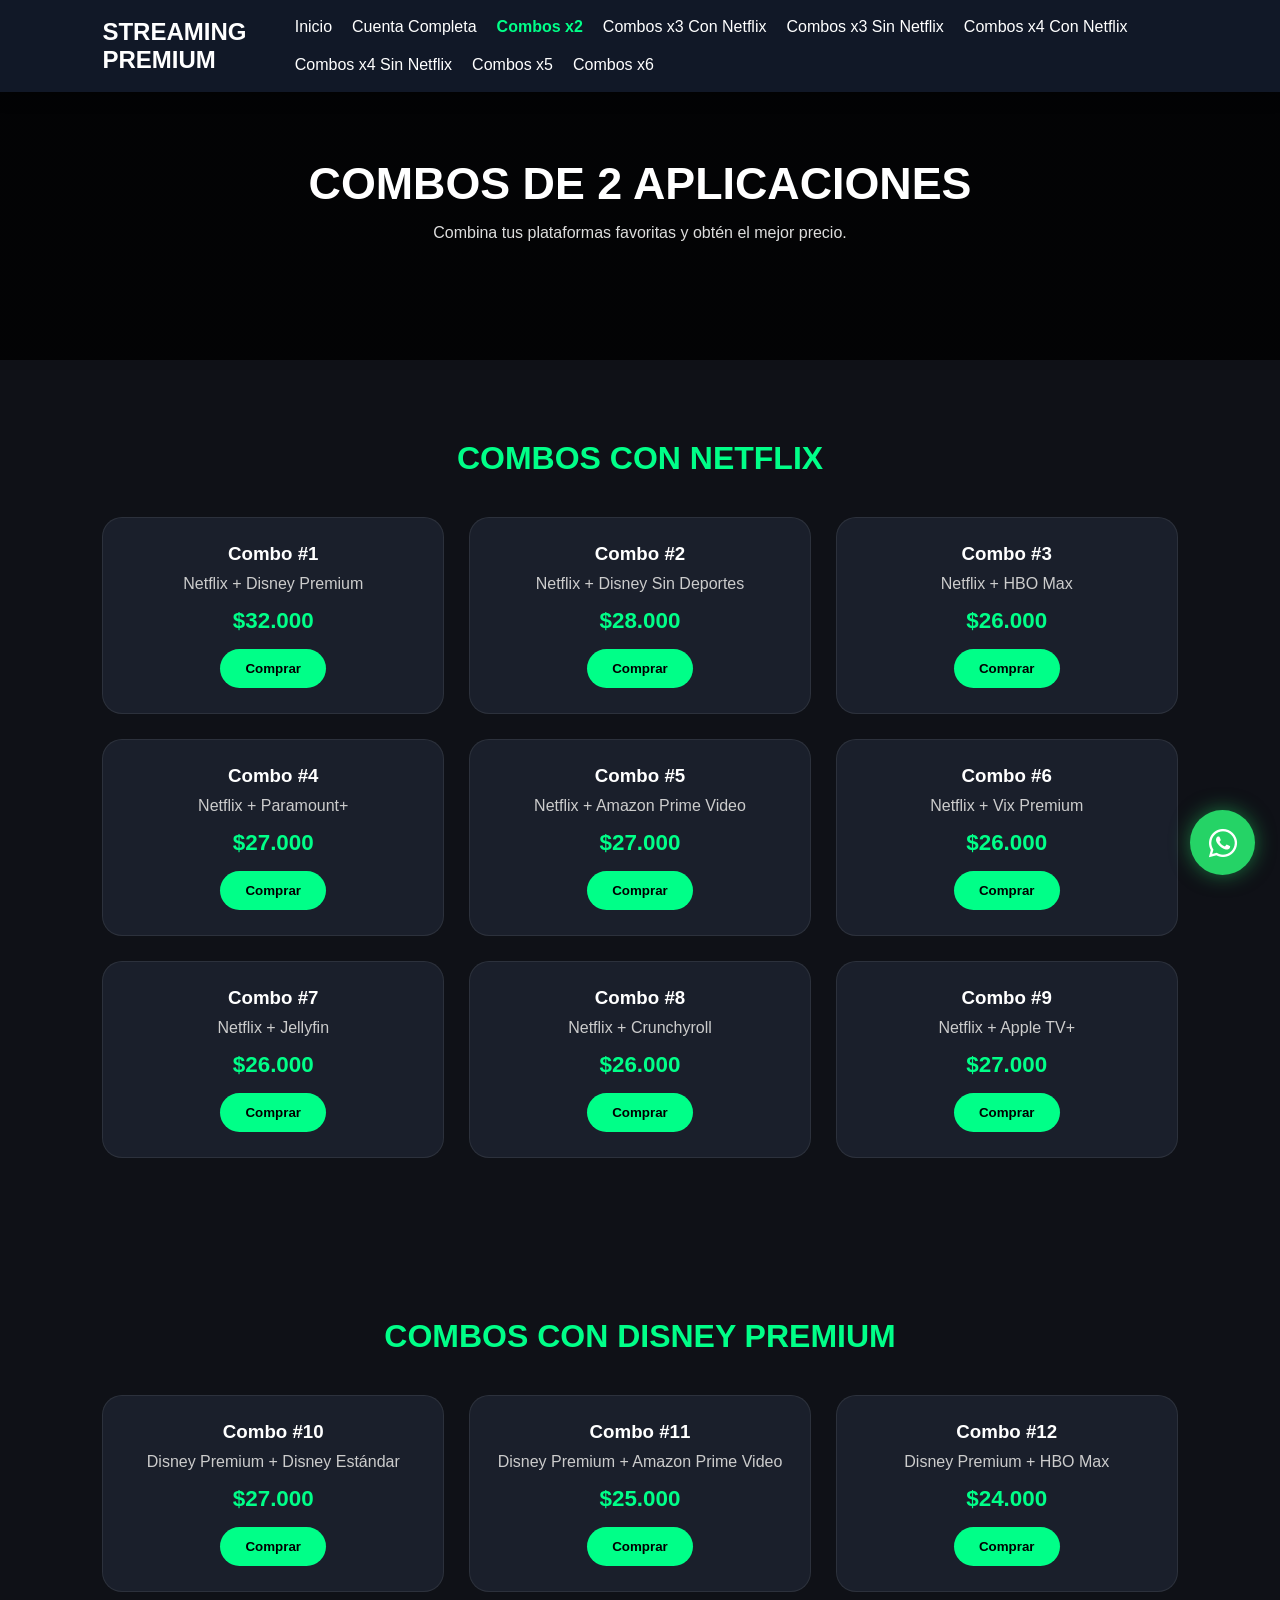
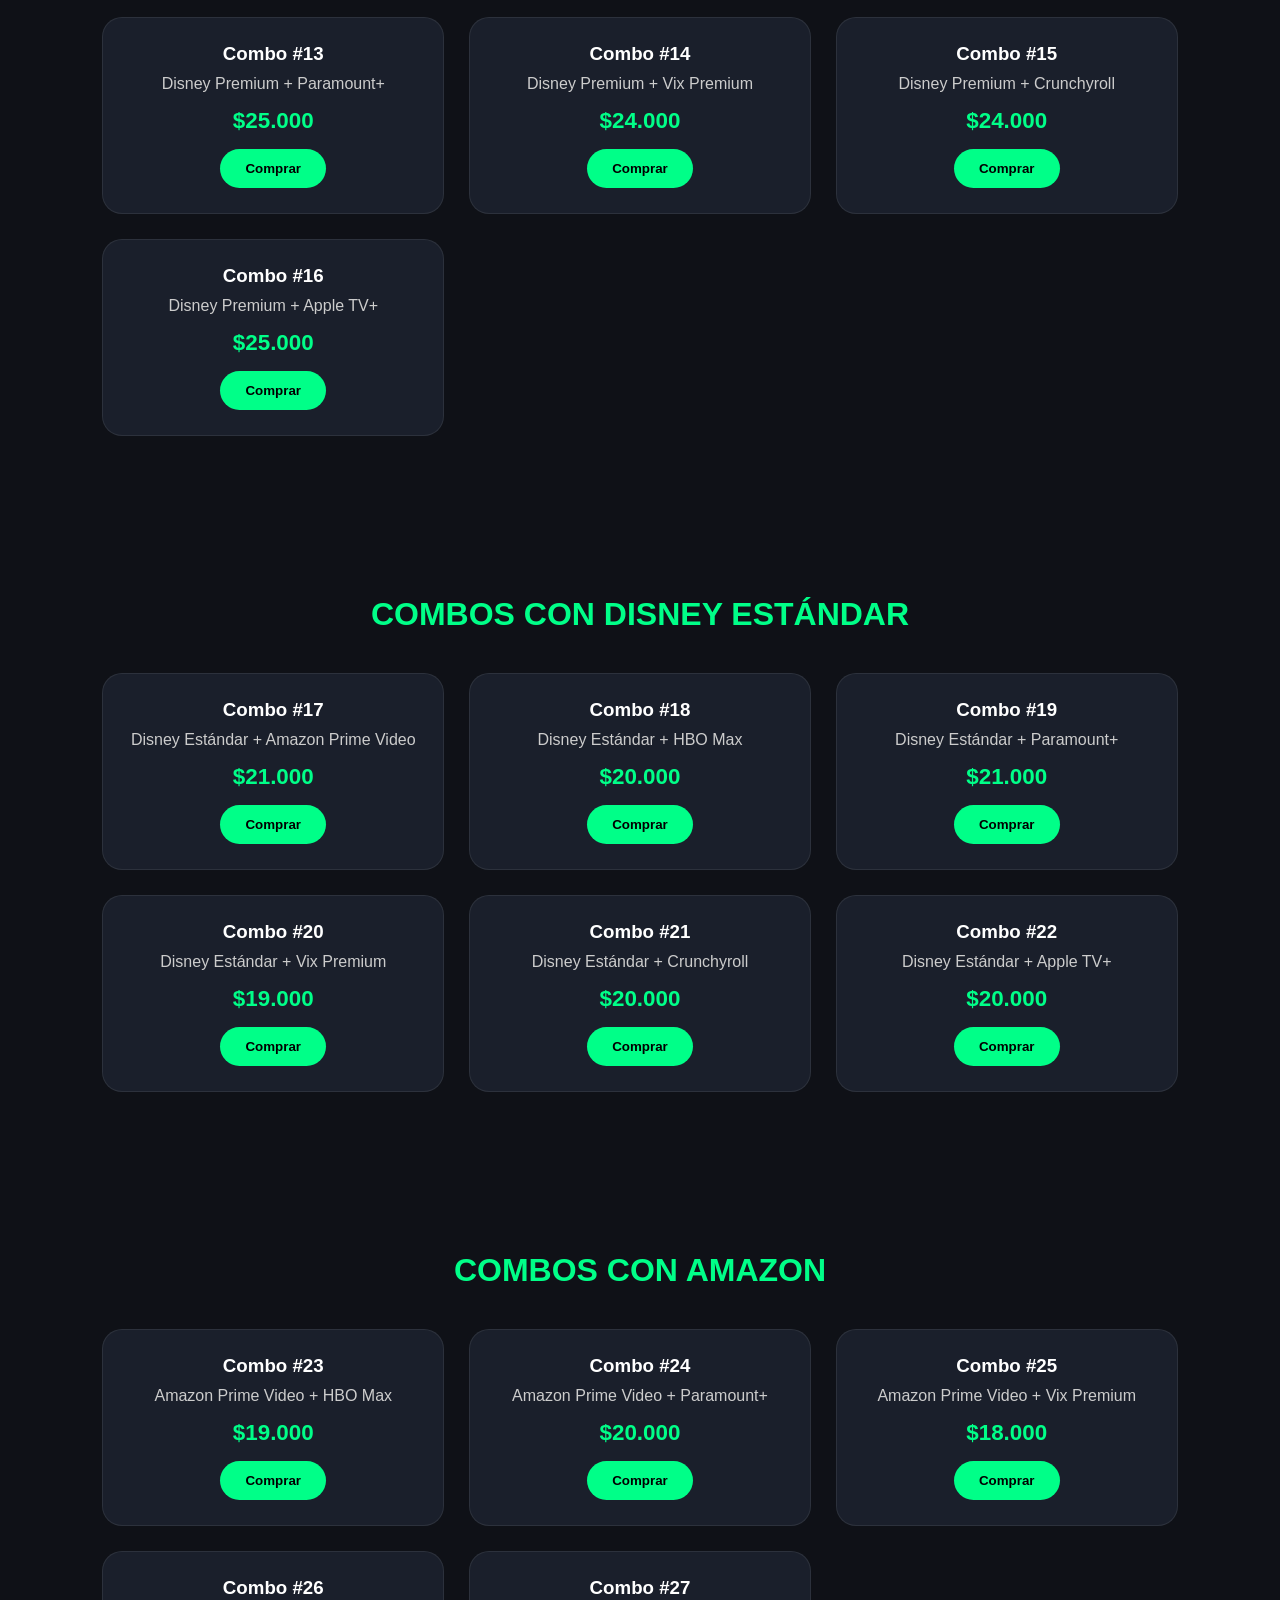
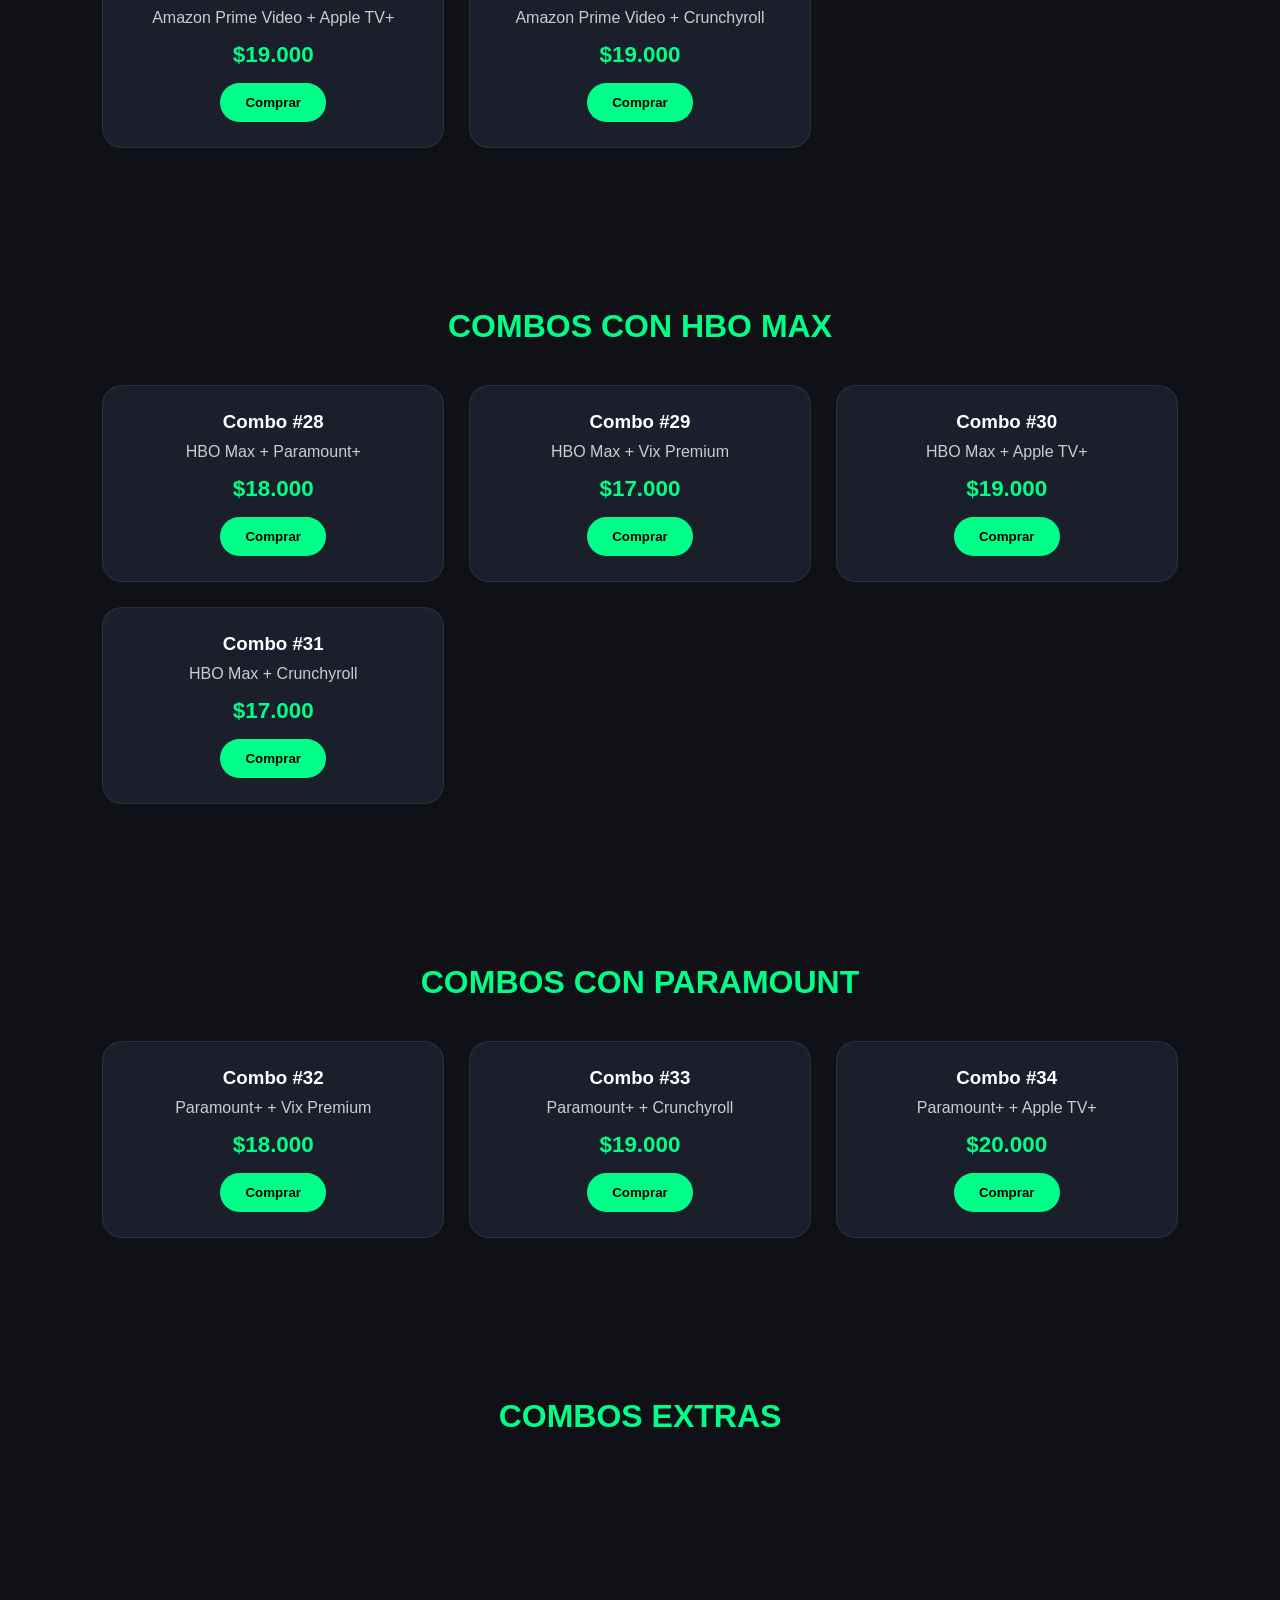
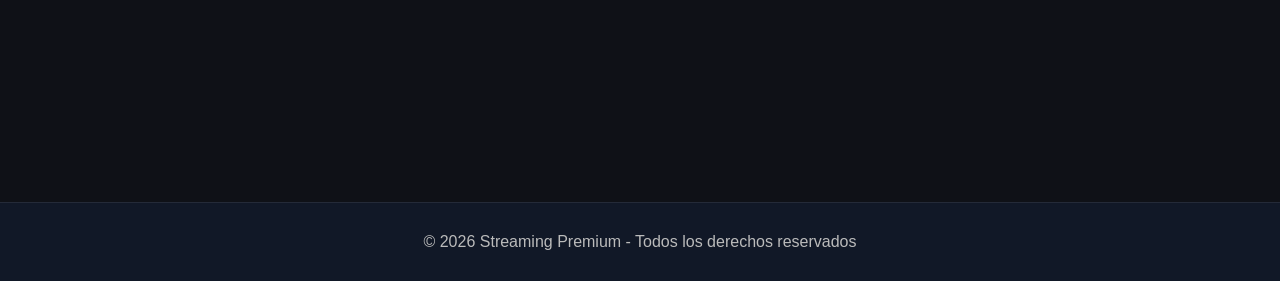
==== combos-x2.html @ ad98b0da "cambios" ====
<!DOCTYPE html>
<html lang="es">
<head>
    <meta charset="UTF-8">
    <meta name="viewport" content="width=device-width, initial-scale=1.0">
    <title>Combos x2 Apps | Streaming Premium</title>

    <link rel="stylesheet" href="style.css">

    <link href="https://cdnjs.cloudflare.com/ajax/libs/font-awesome/6.5.1/css/all.min.css" rel="stylesheet">
</head>
<body>

    <!-- HEADER -->

    <header>

        <div class="logo">
            <a href="index.html">STREAMING PREMIUM</a>
        </div>

        <nav>
            <ul>
                <li><a href="index.html" target="_blank">Inicio</a></li>
                <li><a href="cuenta-completa.html" target="_blank">Cuenta Completa</a></li>
                <li><a href="combos-x2.html" target="_blank">Combos x2</a></li>
                <li><a href="combos-x3-netflix.html" target="_blank">Combos x3 Con Netflix</a></li>
                <li><a href="combos-x3.html" target="_blank">Combos x3 Sin Netflix</a></li>
                <li><a href="combos-x4-netflix.html" target="_blank">Combos x4 Con Netflix</a></li>
                <li><a href="combos-x4.html" target="_blank">Combos x4 Sin Netflix</a></li>
                <li><a href="combos-x5.html" target="_blank">Combos x5</a></li>
                <li><a href="combos-x6.html" target="_blank">Combos x6</a></li>
            </ul>
        </nav>

    </header>

    <!-- HERO -->

    <section class="hero-secundario">

        <div class="hero-content">

            <h1>COMBOS DE 2 APLICACIONES</h1>

            <p>
                Combina tus plataformas favoritas y obtén el mejor precio.
            </p>

        </div>

    </section>

    <!-- COMBOS CON NETFLIX -->

    <section class="planes">

        <h2>COMBOS CON NETFLIX</h2>

        <div class="cards">

            <div class="card"><h3>Combo #1</h3><p>Netflix + Disney Premium</p><span>$32.000</span><button>Comprar</button></div>

            <div class="card"><h3>Combo #2</h3><p>Netflix + Disney Sin Deportes</p><span>$28.000</span><button>Comprar</button></div>

            <div class="card"><h3>Combo #3</h3><p>Netflix + HBO Max</p><span>$26.000</span><button>Comprar</button></div>

            <div class="card"><h3>Combo #4</h3><p>Netflix + Paramount+</p><span>$27.000</span><button>Comprar</button></div>

            <div class="card"><h3>Combo #5</h3><p>Netflix + Amazon Prime Video</p><span>$27.000</span><button>Comprar</button></div>

            <div class="card"><h3>Combo #6</h3><p>Netflix + Vix Premium</p><span>$26.000</span><button>Comprar</button></div>

            <div class="card"><h3>Combo #7</h3><p>Netflix + Jellyfin</p><span>$26.000</span><button>Comprar</button></div>

            <div class="card"><h3>Combo #8</h3><p>Netflix + Crunchyroll</p><span>$26.000</span><button>Comprar</button></div>

            <div class="card"><h3>Combo #9</h3><p>Netflix + Apple TV+</p><span>$27.000</span><button>Comprar</button></div>

        </div>

    </section>

    <!-- COMBOS CON DISNEY PREMIUM -->

    <section class="planes">

        <h2>COMBOS CON DISNEY PREMIUM</h2>

        <div class="cards">

            <div class="card"><h3>Combo #10</h3><p>Disney Premium + Disney Estándar</p><span>$27.000</span><button>Comprar</button></div>

            <div class="card"><h3>Combo #11</h3><p>Disney Premium + Amazon Prime Video</p><span>$25.000</span><button>Comprar</button></div>

            <div class="card"><h3>Combo #12</h3><p>Disney Premium + HBO Max</p><span>$24.000</span><button>Comprar</button></div>

            <div class="card"><h3>Combo #13</h3><p>Disney Premium + Paramount+</p><span>$25.000</span><button>Comprar</button></div>

            <div class="card"><h3>Combo #14</h3><p>Disney Premium + Vix Premium</p><span>$24.000</span><button>Comprar</button></div>

            <div class="card"><h3>Combo #15</h3><p>Disney Premium + Crunchyroll</p><span>$24.000</span><button>Comprar</button></div>

            <div class="card"><h3>Combo #16</h3><p>Disney Premium + Apple TV+</p><span>$25.000</span><button>Comprar</button></div>

        </div>

    </section>

    <!-- COMBOS CON DISNEY ESTÁNDAR -->

    <section class="planes">

        <h2>COMBOS CON DISNEY ESTÁNDAR</h2>

        <div class="cards">

            <div class="card"><h3>Combo #17</h3><p>Disney Estándar + Amazon Prime Video</p><span>$21.000</span><button>Comprar</button></div>

            <div class="card"><h3>Combo #18</h3><p>Disney Estándar + HBO Max</p><span>$20.000</span><button>Comprar</button></div>

            <div class="card"><h3>Combo #19</h3><p>Disney Estándar + Paramount+</p><span>$21.000</span><button>Comprar</button></div>

            <div class="card"><h3>Combo #20</h3><p>Disney Estándar + Vix Premium</p><span>$19.000</span><button>Comprar</button></div>

            <div class="card"><h3>Combo #21</h3><p>Disney Estándar + Crunchyroll</p><span>$20.000</span><button>Comprar</button></div>

            <div class="card"><h3>Combo #22</h3><p>Disney Estándar + Apple TV+</p><span>$20.000</span><button>Comprar</button></div>

        </div>

    </section>

    <!-- COMBOS CON AMAZON -->

    <section class="planes">

        <h2>COMBOS CON AMAZON</h2>

        <div class="cards">

            <div class="card"><h3>Combo #23</h3><p>Amazon Prime Video + HBO Max</p><span>$19.000</span><button>Comprar</button></div>

            <div class="card"><h3>Combo #24</h3><p>Amazon Prime Video + Paramount+</p><span>$20.000</span><button>Comprar</button></div>

            <div class="card"><h3>Combo #25</h3><p>Amazon Prime Video + Vix Premium</p><span>$18.000</span><button>Comprar</button></div>

            <div class="card"><h3>Combo #26</h3><p>Amazon Prime Video + Apple TV+</p><span>$19.000</span><button>Comprar</button></div>

            <div class="card"><h3>Combo #27</h3><p>Amazon Prime Video + Crunchyroll</p><span>$19.000</span><button>Comprar</button></div>

        </div>

    </section>

    <!-- COMBOS CON HBO MAX -->

    <section class="planes">

        <h2>COMBOS CON HBO MAX</h2>

        <div class="cards">

            <div class="card"><h3>Combo #28</h3><p>HBO Max + Paramount+</p><span>$18.000</span><button>Comprar</button></div>

            <div class="card"><h3>Combo #29</h3><p>HBO Max + Vix Premium</p><span>$17.000</span><button>Comprar</button></div>

            <div class="card"><h3>Combo #30</h3><p>HBO Max + Apple TV+</p><span>$19.000</span><button>Comprar</button></div>

            <div class="card"><h3>Combo #31</h3><p>HBO Max + Crunchyroll</p><span>$17.000</span><button>Comprar</button></div>

        </div>

    </section>

    <!-- COMBOS CON PARAMOUNT -->

    <section class="planes">

        <h2>COMBOS CON PARAMOUNT</h2>

        <div class="cards">

            <div class="card"><h3>Combo #32</h3><p>Paramount+ + Vix Premium</p><span>$18.000</span><button>Comprar</button></div>

            <div class="card"><h3>Combo #33</h3><p>Paramount+ + Crunchyroll</p><span>$19.000</span><button>Comprar</button></div>

            <div class="card"><h3>Combo #34</h3><p>Paramount+ + Apple TV+</p><span>$20.000</span><button>Comprar</button></div>

        </div>

    </section>

    <!-- COMBOS EXTRAS -->

    <section class="planes">

        <h2>COMBOS EXTRAS</h2>

        <div class="cards">

            <div class="card"><h3>Combo #35</h3><p>Vix Premium + Crunchyroll</p><span>$17.000</span><button>Comprar</button></div>

            <div class="card"><h3>Combo #36</h3><p>Vix Premium + Apple TV+</p><span>$19.000</span><button>Comprar</button></div>

            <div class="card"><h3>Combo #37</h3><p>Crunchyroll + Apple TV+</p><span>$19.000</span><button>Comprar</button></div>

        </div>

    </section>

    <!-- FOOTER -->

    <footer>
        <p>© 2026 Streaming Premium - Todos los derechos reservados</p>
    </footer>

    <!-- BOTÓN WHATSAPP -->

    <a href="https://wa.me/573224717356" class="whatsapp">
        <i class="fab fa-whatsapp"></i>
    </a>

    <script src="script.js"></script>

</body>
</html>
---- style.css ----
/* =========================
   RESET GENERAL
========================= */

*{
    margin:0;
    padding:0;
    box-sizing:border-box;
    font-family:'Segoe UI', Tahoma, Geneva, Verdana, sans-serif;
    scroll-behavior:smooth;
}

body{
    background:#0f1117;
    color:#fff;
    overflow-x:hidden;
}

/* =========================
   HEADER
========================= */

header{
    position:fixed;
    top:0;
    left:0;
    width:100%;
    background:#111827;
    display:flex;
    justify-content:space-between;
    align-items:center;
    padding:18px 8%;
    z-index:1000;
    box-shadow:0 4px 15px rgba(0,0,0,.4);
}

.logo{
    font-size:1.5rem;
    font-weight:bold;
    color:#00ff88;
}

.logo a{
    text-decoration: none;
    color: white; /* o inherit */
    font-weight: bold;
}

nav ul{
    list-style:none;
    display:flex;
    gap:20px;
    flex-wrap:wrap;
}

nav ul li a{
    color:white;
    text-decoration:none;
    font-weight:500;
    transition:.3s;
}

nav ul li a:hover{
    color:#00ff88;
}

/* =========================
   HERO PRINCIPAL
========================= */

.hero{
    min-height:100vh;
    display:flex;
    justify-content:center;
    align-items:center;
    text-align:center;
    padding:120px 20px 50px;

    background:
    linear-gradient(rgba(0,0,0,.75),
    rgba(0,0,0,.75)),
    url('https://images.unsplash.com/photo-1522869635100-9f4c5e86aa37?auto=format&fit=crop&w=1600&q=80');

    background-size:cover;
    background-position:center;
}

.hero-content{
    max-width:800px;
}

.hero h1{
    font-size:3.5rem;
    margin-bottom:20px;
}

.hero p{
    font-size:1.2rem;
    color:#ddd;
    margin-bottom:30px;
}

/* =========================
   HERO SECUNDARIO
========================= */

.hero-secundario{
    min-height:40vh;
    display:flex;
    justify-content:center;
    align-items:center;
    text-align:center;
    padding-top:120px;

    background:
    linear-gradient(rgba(0,0,0,.8),
    rgba(0,0,0,.8)),
    url('https://images.unsplash.com/photo-1574375927938-d5a98e8ffe85');

    background-size:cover;
    background-position:center;
}

.hero-secundario h1{
    font-size:2.8rem;
    margin-bottom:15px;
}

.hero-secundario p{
    color:#ddd;
}

/* =========================
   BOTONES
========================= */

.btn,
button{
    background:#00ff88;
    color:#000;
    border:none;
    padding:12px 25px;
    border-radius:30px;
    cursor:pointer;
    font-weight:bold;
    transition:.3s;
    text-decoration:none;
    display:inline-block;
}

.btn:hover,
button:hover{
    background:#00d974;
    transform:translateY(-3px);
}

/* =========================
   SECCIONES
========================= */

section{
    padding:80px 8%;
}

section h2{
    text-align:center;
    margin-bottom:40px;
    font-size:2rem;
    color:#00ff88;
}

/* =========================
   CARDS
========================= */

.cards{
    display:grid;
    grid-template-columns:repeat(auto-fit,minmax(260px,1fr));
    gap:25px;
}

.card{
    background:#1a1f2b;
    border-radius:20px;
    padding:25px;
    text-align:center;
    transition:.3s;
    border:1px solid rgba(255,255,255,.08);
}

.card:hover{
    transform:translateY(-8px);
    box-shadow:0 10px 25px rgba(0,255,136,.15);
}

.card img{
    width:100px;
    height:100px;
    object-fit:contain;
    margin-bottom:15px;
}

.card h3{
    margin-bottom:10px;
    color:#fff;
}

.card p{
    color:#ccc;
    margin-bottom:15px;
}

.card span{
    display:block;
    font-size:1.4rem;
    color:#00ff88;
    font-weight:bold;
    margin-bottom:15px;
}

/* =========================
   ESTADÍSTICAS
========================= */

.stats{
    display:flex;
    justify-content:center;
    gap:50px;
    flex-wrap:wrap;
    text-align:center;
}

.stat{
    background:#1a1f2b;
    padding:30px;
    border-radius:15px;
    min-width:180px;
}

.stat h3{
    color:#00ff88;
    font-size:2rem;
    margin-bottom:10px;
}

/* =========================
   TESTIMONIOS
========================= */

.reviews{
    display:grid;
    grid-template-columns:repeat(auto-fit,minmax(250px,1fr));
    gap:25px;
}

.review{
    background:#1a1f2b;
    padding:25px;
    border-radius:15px;
}

.review p{
    margin-top:10px;
    color:#ddd;
}

/* =========================
   FOOTER
========================= */

footer{
    background:#111827;
    text-align:center;
    padding:30px;
    margin-top:50px;
    border-top:1px solid rgba(255,255,255,.08);
}

footer p{
    color:#bbb;
}

/* =========================
   WHATSAPP
========================= */

.whatsapp{
    position:fixed;
    right:25px;
    bottom:25px;

    width:65px;
    height:65px;

    border-radius:50%;

    background:#25D366;
    color:white;

    display:flex;
    justify-content:center;
    align-items:center;

    font-size:32px;
    text-decoration:none;

    box-shadow:0 0 20px rgba(37,211,102,.5);

    z-index:999;
    transition:.3s;
}

.whatsapp:hover{
    transform:scale(1.1);
}

/* =========================
   SCROLLBAR
========================= */

::-webkit-scrollbar{
    width:10px;
}

::-webkit-scrollbar-track{
    background:#111;
}

::-webkit-scrollbar-thumb{
    background:#00ff88;
    border-radius:10px;
}

/* =========================
   RESPONSIVE
========================= */

@media(max-width:992px){

    header{
        flex-direction:column;
        gap:15px;
    }

    nav ul{
        justify-content:center;
    }

    .hero h1{
        font-size:2.5rem;
    }

    .hero-secundario h1{
        font-size:2rem;
    }
}

@media(max-width:768px){

    .hero h1{
        font-size:2rem;
    }

    .hero p{
        font-size:1rem;
    }

    section{
        padding:70px 5%;
    }

    .cards{
        grid-template-columns:1fr;
    }

    .stats{
        flex-direction:column;
        align-items:center;
    }
}

@media(max-width:480px){

    .logo{
        font-size:1.2rem;
    }

    nav ul{
        gap:10px;
    }

    nav ul li a{
        font-size:.9rem;
    }

    .hero h1{
        font-size:1.8rem;
    }

    .hero-secundario h1{
        font-size:1.6rem;
    }
}
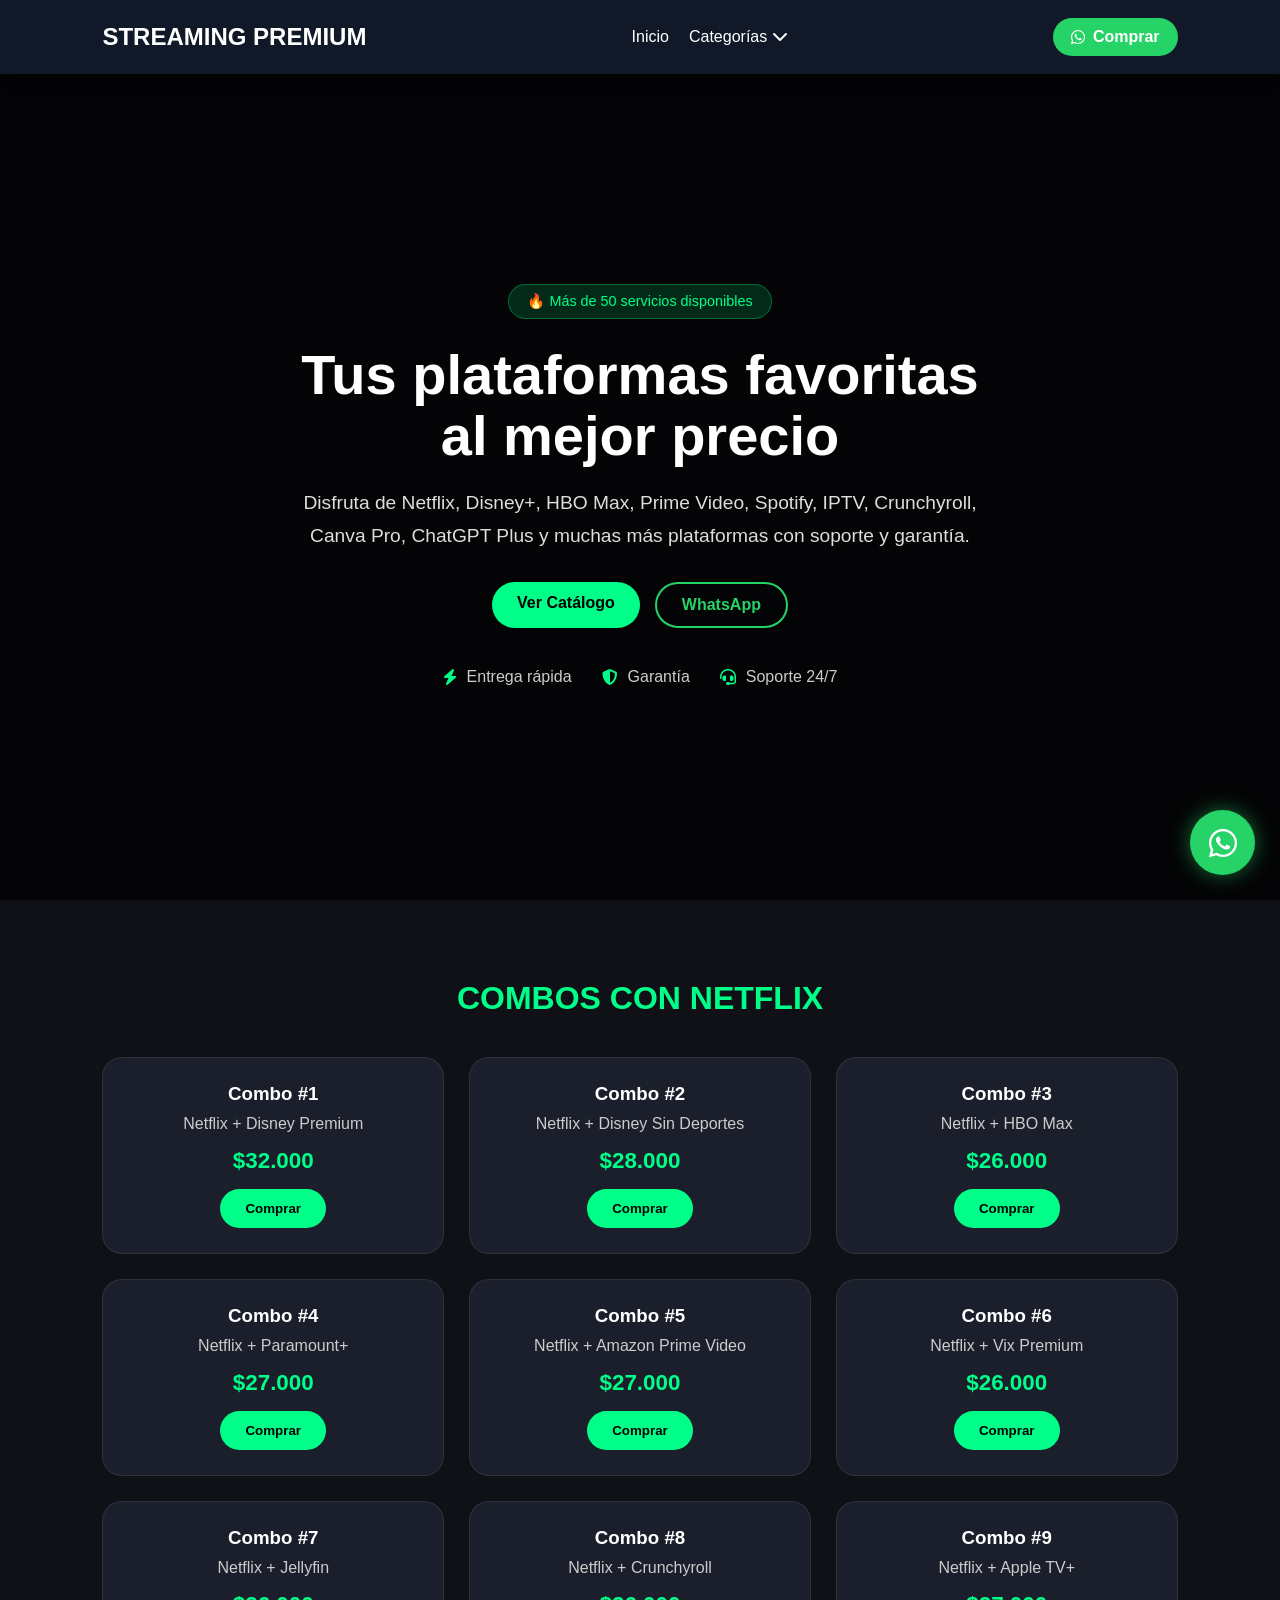
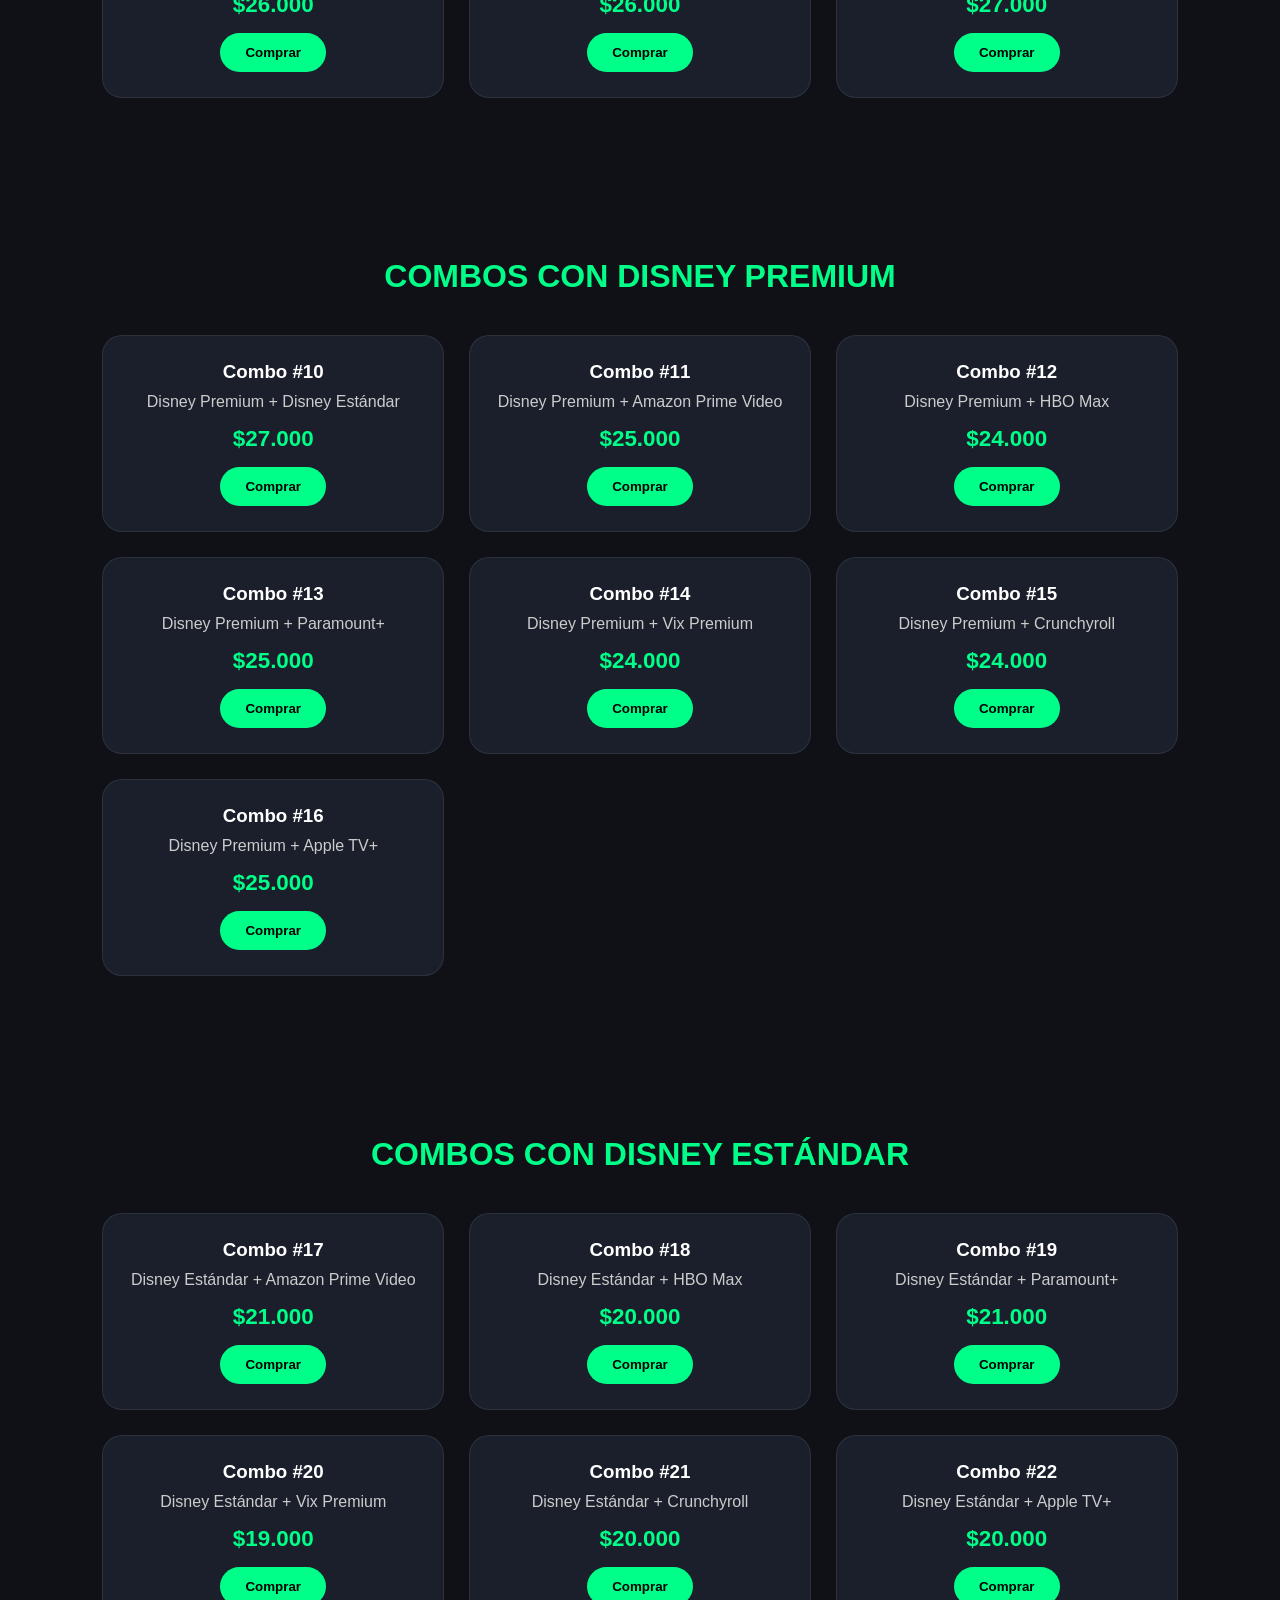
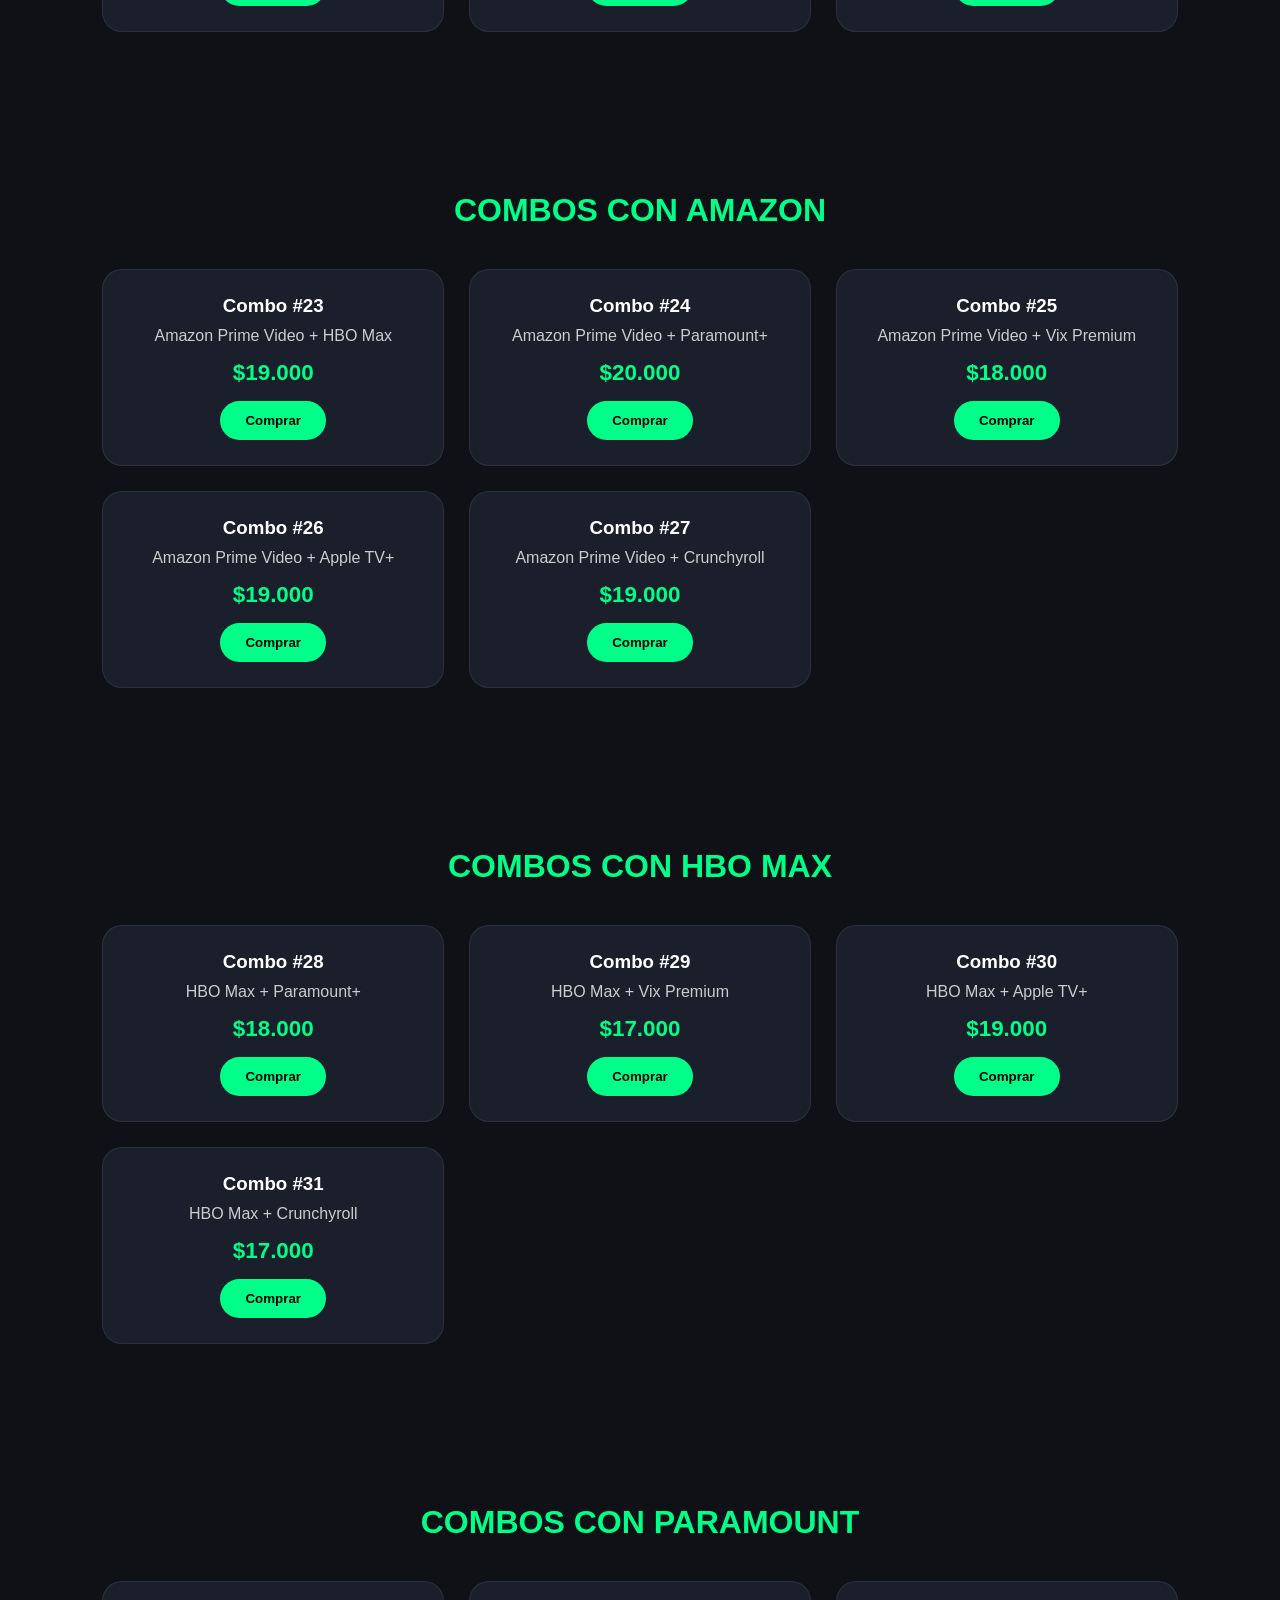
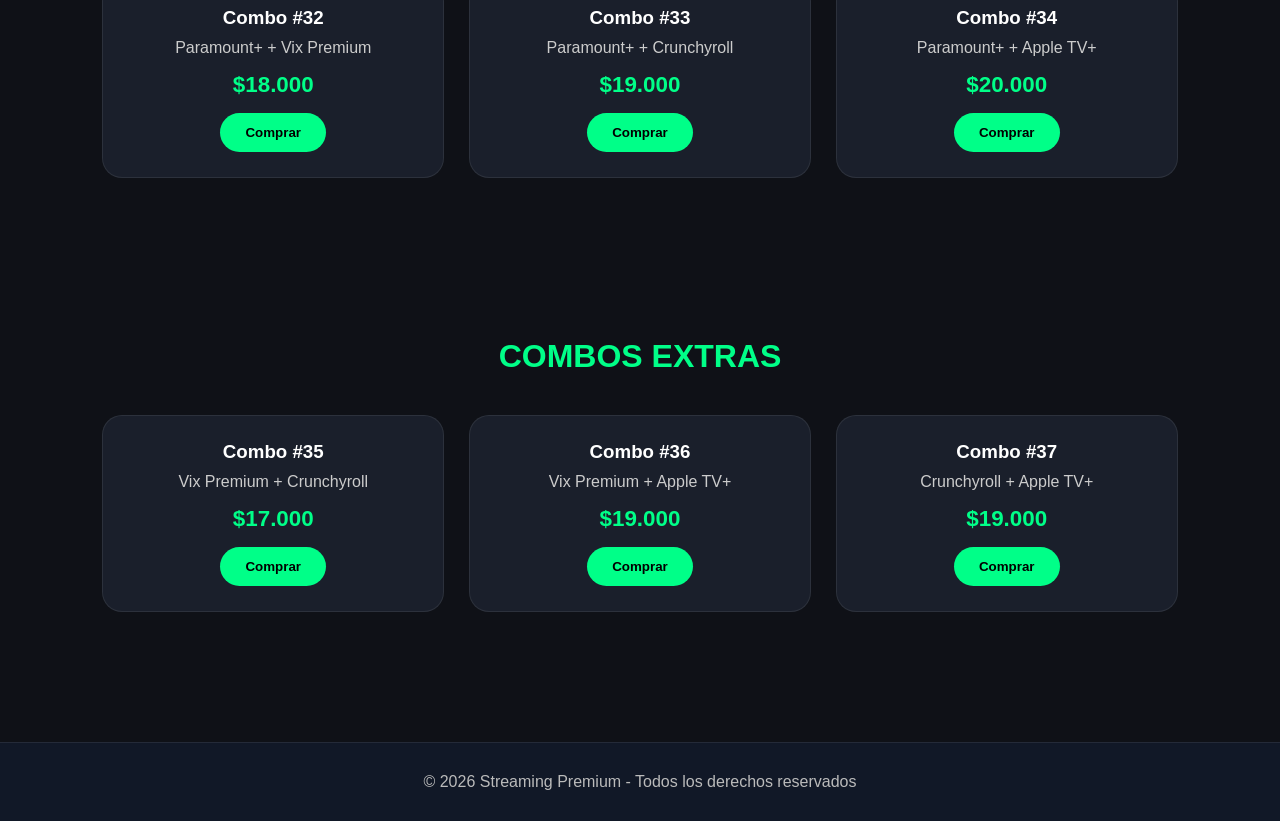
==== commit d7f0e676: "cambios" ====
--- a/combos-x2.html
+++ b/combos-x2.html
@@ -20,32 +20,148 @@
         </div>
 
         <nav>
+
             <ul>
-                <li><a href="index.html" target="_blank">Inicio</a></li>
-                <li><a href="cuenta-completa.html" target="_blank">Cuenta Completa</a></li>
-                <li><a href="combos-x2.html" target="_blank">Combos x2</a></li>
-                <li><a href="combos-x3-netflix.html" target="_blank">Combos x3 Con Netflix</a></li>
-                <li><a href="combos-x3.html" target="_blank">Combos x3 Sin Netflix</a></li>
-                <li><a href="combos-x4-netflix.html" target="_blank">Combos x4 Con Netflix</a></li>
-                <li><a href="combos-x4.html" target="_blank">Combos x4 Sin Netflix</a></li>
-                <li><a href="combos-x5.html" target="_blank">Combos x5</a></li>
-                <li><a href="combos-x6.html" target="_blank">Combos x6</a></li>
+
+                <li>
+                    <a href="index.html" target="_blank">
+                        Inicio
+                    </a>
+                </li>
+
+                <li class="dropdown">
+
+                    <a href="#">
+                        Categorías
+                        <i class="fa-solid fa-chevron-down"></i>
+                    </a>
+
+                    <ul class="submenu">
+
+                        <li>
+                            <a href="pantalla-individual.html" target="_blank">
+                                Pantalla Individual
+                            </a>
+                        </li>
+
+                        <li>
+                            <a href="cuenta-completa.html" target="_blank">
+                                Cuenta Completa
+                            </a>
+                        </li>
+
+                        <li>
+                            <a href="combos-x2.html" target="_blank">
+                                Combos x2
+                            </a>
+                        </li>
+
+                        <li>
+                            <a href="combos-x3-netflix.html" target="_blank">
+                                Combos x3 con Netflix
+                            </a>
+                        </li>
+
+                        <li>
+                            <a href="combos-x3.html" target="_blank">
+                                Combos x3 sin Netflix
+                            </a>
+                        </li>
+
+                        <li>
+                            <a href="combos-x4-netflix.html" target="_blank">
+                                Combos x4 con Netflix
+                            </a>
+                        </li>
+
+                        <li>
+                            <a href="combos-x4.html" target="_blank">
+                                Combos x4 sin Netflix
+                            </a>
+                        </li>
+
+                        <li>
+                            <a href="combos-x5.html" target="_blank">
+                                Combos x5
+                            </a>
+                        </li>
+
+                        <li>
+                            <a href="combos-x6.html" target="_blank">
+                                Combos x6
+                            </a>
+                        </li>
+
+                    </ul>
+
+                </li>
+
             </ul>
+
         </nav>
 
+        <a href="https://wa.me/573224717356"
+        class="header-whatsapp"
+        target="_blank">
+
+            <i class="fab fa-whatsapp"></i>
+            Comprar
+
+        </a>
+
     </header>
 
     <!-- HERO -->
 
-    <section class="hero-secundario">
+    <section class="hero">
 
         <div class="hero-content">
 
-            <h1>COMBOS DE 2 APLICACIONES</h1>
+            <span class="hero-badge">
+                🔥 Más de 50 servicios disponibles
+            </span>
+
+            <h1>
+                Tus plataformas favoritas<br>
+                al mejor precio
+            </h1>
 
             <p>
-                Combina tus plataformas favoritas y obtén el mejor precio.
+                Disfruta de Netflix, Disney+, HBO Max, Prime Video,
+                Spotify, IPTV, Crunchyroll, Canva Pro, ChatGPT Plus
+                y muchas más plataformas con soporte y garantía.
             </p>
+
+            <div class="hero-buttons">
+
+                <a href="pantalla-individual.html" class="btn">
+                    Ver Catálogo
+                </a>
+
+                <a href="https://wa.me/573224717356" class="btn-whatsapp" target="_blank">
+                    WhatsApp
+                </a>
+
+            </div>
+
+            <div class="hero-info">
+
+                <div>
+                    <i class="fa-solid fa-bolt"></i>
+                    Entrega rápida
+                </div>
+
+                <div>
+                    <i class="fa-solid fa-shield-halved"></i>
+                    Garantía
+                </div>
+
+                <div>
+                    <i class="fa-solid fa-headset"></i>
+                    Soporte 24/7
+                </div>
+
+            </div>
 
         </div>
 
--- a/style.css
+++ b/style.css
@@ -65,6 +65,79 @@
 }
 
 /* =========================
+   MENÚ DESPLEGABLE
+========================= */
+
+.dropdown{
+    position:relative;
+}
+
+.submenu{
+    position:absolute;
+    top:100%;
+    left:0;
+
+    background:#1a1f2b;
+
+    min-width:260px;
+
+    display:none;
+    flex-direction:column;
+
+    padding:10px 0;
+
+    border-radius:12px;
+
+    box-shadow:0 10px 25px rgba(0,0,0,.4);
+
+    z-index:1000;
+}
+
+.submenu li{
+    list-style:none;
+    width:100%;
+}
+
+.submenu a{
+    display:block;
+    padding:12px 20px;
+    color:white;
+    text-decoration:none;
+    transition:.3s;
+}
+
+.submenu a:hover{
+    background:#00ff88;
+    color:#000;
+}
+
+.dropdown:hover .submenu{
+    display:flex;
+}
+
+/* BOTÓN WHATSAPP HEADER */
+
+.header-whatsapp{
+    background:#25D366;
+    color:white;
+    text-decoration:none;
+    padding:10px 18px;
+    border-radius:30px;
+    font-weight:bold;
+
+    display:flex;
+    align-items:center;
+    gap:8px;
+
+    transition:.3s;
+}
+
+.header-whatsapp:hover{
+    transform:translateY(-2px);
+    background:#1ebe5d;
+}
+
+/* =========================
    HERO PRINCIPAL
 ========================= */
 
@@ -79,7 +152,7 @@
     background:
     linear-gradient(rgba(0,0,0,.75),
     rgba(0,0,0,.75)),
-    url('https://images.unsplash.com/photo-1522869635100-9f4c5e86aa37?auto=format&fit=crop&w=1600&q=80');
+    url('https://images.unsplash.com/photo-1574375927938-d5a98e8ffe85?auto=format&fit=crop&w=1600&q=80');
 
     background-size:cover;
     background-position:center;
@@ -98,6 +171,89 @@
     font-size:1.2rem;
     color:#ddd;
     margin-bottom:30px;
+}
+
+/* =========================
+   HERO MEJORADO
+========================= */
+
+.hero-badge{
+    display:inline-block;
+    background:rgba(0,255,136,.15);
+    color:#00ff88;
+    padding:8px 18px;
+    border-radius:30px;
+    margin-bottom:25px;
+    font-size:.9rem;
+    border:1px solid rgba(0,255,136,.3);
+}
+
+.hero h1{
+    font-size:4rem;
+    line-height:1.1;
+    margin-bottom:25px;
+}
+
+.hero p{
+    max-width:700px;
+    margin:0 auto 35px;
+    font-size:1.2rem;
+    color:#ddd;
+    line-height:1.7;
+}
+
+.hero-buttons{
+    display:flex;
+    justify-content:center;
+    gap:15px;
+    flex-wrap:wrap;
+    margin-bottom:40px;
+}
+
+.btn-whatsapp{
+    background:transparent;
+    border:2px solid #25D366;
+    color:#25D366;
+    padding:12px 25px;
+    border-radius:30px;
+    text-decoration:none;
+    font-weight:bold;
+    transition:.3s;
+}
+
+.btn-whatsapp:hover{
+    background:#25D366;
+    color:#fff;
+}
+
+.hero-info{
+    display:flex;
+    justify-content:center;
+    gap:30px;
+    flex-wrap:wrap;
+}
+
+.hero-info div{
+    display:flex;
+    align-items:center;
+    gap:10px;
+    color:#ccc;
+}
+
+.hero-info i{
+    color:#00ff88;
+}
+
+@media(max-width:768px){
+
+    .hero h1{
+        font-size:2.5rem;
+    }
+
+    .hero-info{
+        flex-direction:column;
+        gap:15px;
+    }
 }
 
 /* =========================
@@ -265,6 +421,330 @@
 }
 
 /* =========================
+   RESET GENERAL
+========================= */
+
+*{
+    margin:0;
+    padding:0;
+    box-sizing:border-box;
+    font-family:'Segoe UI', Tahoma, Geneva, Verdana, sans-serif;
+    scroll-behavior:smooth;
+}
+
+body{
+    background:#0f1117;
+    color:#fff;
+    overflow-x:hidden;
+}
+
+/* =========================
+   HEADER
+========================= */
+
+header{
+    position:fixed;
+    top:0;
+    left:0;
+    width:100%;
+    background:#111827;
+    display:flex;
+    justify-content:space-between;
+    align-items:center;
+    padding:18px 8%;
+    z-index:1000;
+    box-shadow:0 4px 15px rgba(0,0,0,.4);
+}
+
+.logo{
+    font-size:1.5rem;
+    font-weight:bold;
+    color:#00ff88;
+}
+
+.logo a{
+    text-decoration: none;
+    color: white; /* o inherit */
+    font-weight: bold;
+}
+
+nav ul{
+    list-style:none;
+    display:flex;
+    gap:20px;
+    flex-wrap:wrap;
+}
+
+nav ul li a{
+    color:white;
+    text-decoration:none;
+    font-weight:500;
+    transition:.3s;
+}
+
+nav ul li a:hover{
+    color:#00ff88;
+}
+
+/* =========================
+   HERO PRINCIPAL
+========================= */
+
+.hero{
+    min-height:100vh;
+    display:flex;
+    justify-content:center;
+    align-items:center;
+    text-align:center;
+    padding:120px 20px 50px;
+
+    background:
+    linear-gradient(rgba(0,0,0,.75),
+    rgba(0,0,0,.75)),
+    url('https://images.unsplash.com/photo-1522869635100-9f4c5e86aa37?auto=format&fit=crop&w=1600&q=80');
+
+    background-size:cover;
+    background-position:center;
+}
+
+.hero-content{
+    max-width:800px;
+}
+
+.hero h1{
+    font-size:3.5rem;
+    margin-bottom:20px;
+}
+
+.hero p{
+    font-size:1.2rem;
+    color:#ddd;
+    margin-bottom:30px;
+}
+
+/* =========================
+   HERO SECUNDARIO
+========================= */
+
+.hero-secundario{
+    min-height:40vh;
+    display:flex;
+    justify-content:center;
+    align-items:center;
+    text-align:center;
+    padding-top:120px;
+
+    background:
+    linear-gradient(rgba(0,0,0,.8),
+    rgba(0,0,0,.8)),
+    url('https://images.unsplash.com/photo-1574375927938-d5a98e8ffe85');
+
+    background-size:cover;
+    background-position:center;
+}
+
+.hero-secundario h1{
+    font-size:2.8rem;
+    margin-bottom:15px;
+}
+
+.hero-secundario p{
+    color:#ddd;
+}
+
+/* =========================
+   BOTONES
+========================= */
+
+.btn,
+button{
+    background:#00ff88;
+    color:#000;
+    border:none;
+    padding:12px 25px;
+    border-radius:30px;
+    cursor:pointer;
+    font-weight:bold;
+    transition:.3s;
+    text-decoration:none;
+    display:inline-block;
+}
+
+.btn:hover,
+button:hover{
+    background:#00d974;
+    transform:translateY(-3px);
+}
+
+/* =========================
+   SECCIONES
+========================= */
+
+section{
+    padding:80px 8%;
+}
+
+section h2{
+    text-align:center;
+    margin-bottom:40px;
+    font-size:2rem;
+    color:#00ff88;
+}
+
+/* =========================
+   CATEGORÍAS
+========================= */
+
+.categorias-subtitulo{
+    max-width:700px;
+    margin:0 auto 40px;
+    text-align:center;
+    color:#ccc;
+    line-height:1.6;
+}
+
+.grupo-titulo{
+    color:#00ff88;
+    margin:50px 0 25px;
+    text-align:center;
+    font-size:1.4rem;
+}
+
+.categoria-badge{
+    display:inline-block;
+    padding:5px 12px;
+    border-radius:20px;
+    background:#00ff88;
+    color:#000;
+    font-size:.8rem;
+    font-weight:bold;
+    margin-bottom:15px;
+}
+
+.btn-card{
+    display:inline-block;
+    margin-top:15px;
+    padding:10px 20px;
+    background:#00ff88;
+    color:#000;
+    text-decoration:none;
+    border-radius:30px;
+    font-weight:bold;
+}
+
+.card-destacada{
+    position:relative;
+    border:2px solid #00ff88;
+}
+
+.mas-vendido{
+    position:absolute;
+    top:15px;
+    right:15px;
+    background:#00ff88;
+    color:#000;
+    padding:5px 10px;
+    border-radius:20px;
+    font-size:.75rem;
+    font-weight:bold;
+}
+
+/* =========================
+   CARDS
+========================= */
+
+.cards{
+    display:grid;
+    grid-template-columns:repeat(auto-fit,minmax(260px,1fr));
+    gap:25px;
+}
+
+.card{
+    background:#1a1f2b;
+    border-radius:20px;
+    padding:25px;
+    text-align:center;
+    transition:.3s;
+    border:1px solid rgba(255,255,255,.08);
+}
+
+.card:hover{
+    transform:translateY(-8px);
+    box-shadow:0 10px 25px rgba(0,255,136,.15);
+}
+
+.card img{
+    width:100px;
+    height:100px;
+    object-fit:contain;
+    margin-bottom:15px;
+}
+
+.card h3{
+    margin-bottom:10px;
+    color:#fff;
+}
+
+.card p{
+    color:#ccc;
+    margin-bottom:15px;
+}
+
+.card span{
+    display:block;
+    font-size:1.4rem;
+    color:#00ff88;
+    font-weight:bold;
+    margin-bottom:15px;
+}
+
+/* =========================
+   ESTADÍSTICAS
+========================= */
+
+.stats{
+    display:flex;
+    justify-content:center;
+    gap:50px;
+    flex-wrap:wrap;
+    text-align:center;
+}
+
+.stat{
+    background:#1a1f2b;
+    padding:30px;
+    border-radius:15px;
+    min-width:180px;
+}
+
+.stat h3{
+    color:#00ff88;
+    font-size:2rem;
+    margin-bottom:10px;
+}
+
+/* =========================
+   TESTIMONIOS
+========================= */
+
+.reviews{
+    display:grid;
+    grid-template-columns:repeat(auto-fit,minmax(250px,1fr));
+    gap:25px;
+}
+
+.review{
+    background:#1a1f2b;
+    padding:25px;
+    border-radius:15px;
+}
+
+.review p{
+    margin-top:10px;
+    color:#ddd;
+}
+
+/* =========================
    FOOTER
 ========================= */
 
@@ -400,4 +880,197 @@
     .hero-secundario h1{
         font-size:1.6rem;
     }
+}
+
+/* BENEFICIOS */
+
+.beneficios{
+    padding: 80px 20px;
+    text-align: center;
+}
+
+.beneficios h2{
+    font-size: 2.2rem;
+    margin-bottom: 15px;
+}
+
+.beneficios-subtitulo{
+    max-width: 700px;
+    margin: 0 auto 50px;
+    color: #bdbdbd;
+    font-size: 1rem;
+}
+
+.beneficios-grid{
+    display: grid;
+    grid-template-columns: repeat(auto-fit,minmax(250px,1fr));
+    gap: 25px;
+    max-width: 1200px;
+    margin: auto;
+}
+
+.beneficio{
+    background: #1b1b1b;
+    padding: 30px;
+    border-radius: 15px;
+    transition: .3s;
+    border: 1px solid rgba(255,255,255,.08);
+}
+
+.beneficio:hover{
+    transform: translateY(-8px);
+    border-color: #25d366;
+}
+
+.beneficio i{
+    font-size: 2.5rem;
+    color: #25d366;
+    margin-bottom: 15px;
+}
+
+.beneficio h3{
+    margin-bottom: 10px;
+}
+
+.beneficio p{
+    color: #bdbdbd;
+    line-height: 1.6;
+}
+
+/* =========================
+   FOOTER
+========================= */
+
+footer{
+    background:#111827;
+    text-align:center;
+    padding:30px;
+    margin-top:50px;
+    border-top:1px solid rgba(255,255,255,.08);
+}
+
+footer p{
+    color:#bbb;
+}
+
+/* =========================
+   WHATSAPP
+========================= */
+
+.whatsapp{
+    position:fixed;
+    right:25px;
+    bottom:25px;
+
+    width:65px;
+    height:65px;
+
+    border-radius:50%;
+
+    background:#25D366;
+    color:white;
+
+    display:flex;
+    justify-content:center;
+    align-items:center;
+
+    font-size:32px;
+    text-decoration:none;
+
+    box-shadow:0 0 20px rgba(37,211,102,.5);
+
+    z-index:999;
+    transition:.3s;
+}
+
+.whatsapp:hover{
+    transform:scale(1.1);
+}
+
+/* =========================
+   SCROLLBAR
+========================= */
+
+::-webkit-scrollbar{
+    width:10px;
+}
+
+::-webkit-scrollbar-track{
+    background:#111;
+}
+
+::-webkit-scrollbar-thumb{
+    background:#00ff88;
+    border-radius:10px;
+}
+
+/* =========================
+   RESPONSIVE
+========================= */
+
+@media(max-width:992px){
+
+    header{
+        flex-direction:column;
+        gap:15px;
+    }
+
+    nav ul{
+        justify-content:center;
+    }
+
+    .hero h1{
+        font-size:2.5rem;
+    }
+
+    .hero-secundario h1{
+        font-size:2rem;
+    }
+}
+
+@media(max-width:768px){
+
+    .hero h1{
+        font-size:2rem;
+    }
+
+    .hero p{
+        font-size:1rem;
+    }
+
+    section{
+        padding:70px 5%;
+    }
+
+    .cards{
+        grid-template-columns:1fr;
+    }
+
+    .stats{
+        flex-direction:column;
+        align-items:center;
+    }
+}
+
+@media(max-width:480px){
+
+    .logo{
+        font-size:1.2rem;
+    }
+
+    nav ul{
+        gap:10px;
+    }
+
+    nav ul li a{
+        font-size:.9rem;
+    }
+
+    .hero h1{
+        font-size:1.8rem;
+    }
+
+    .hero-secundario h1{
+        font-size:1.6rem;
+    }
 }
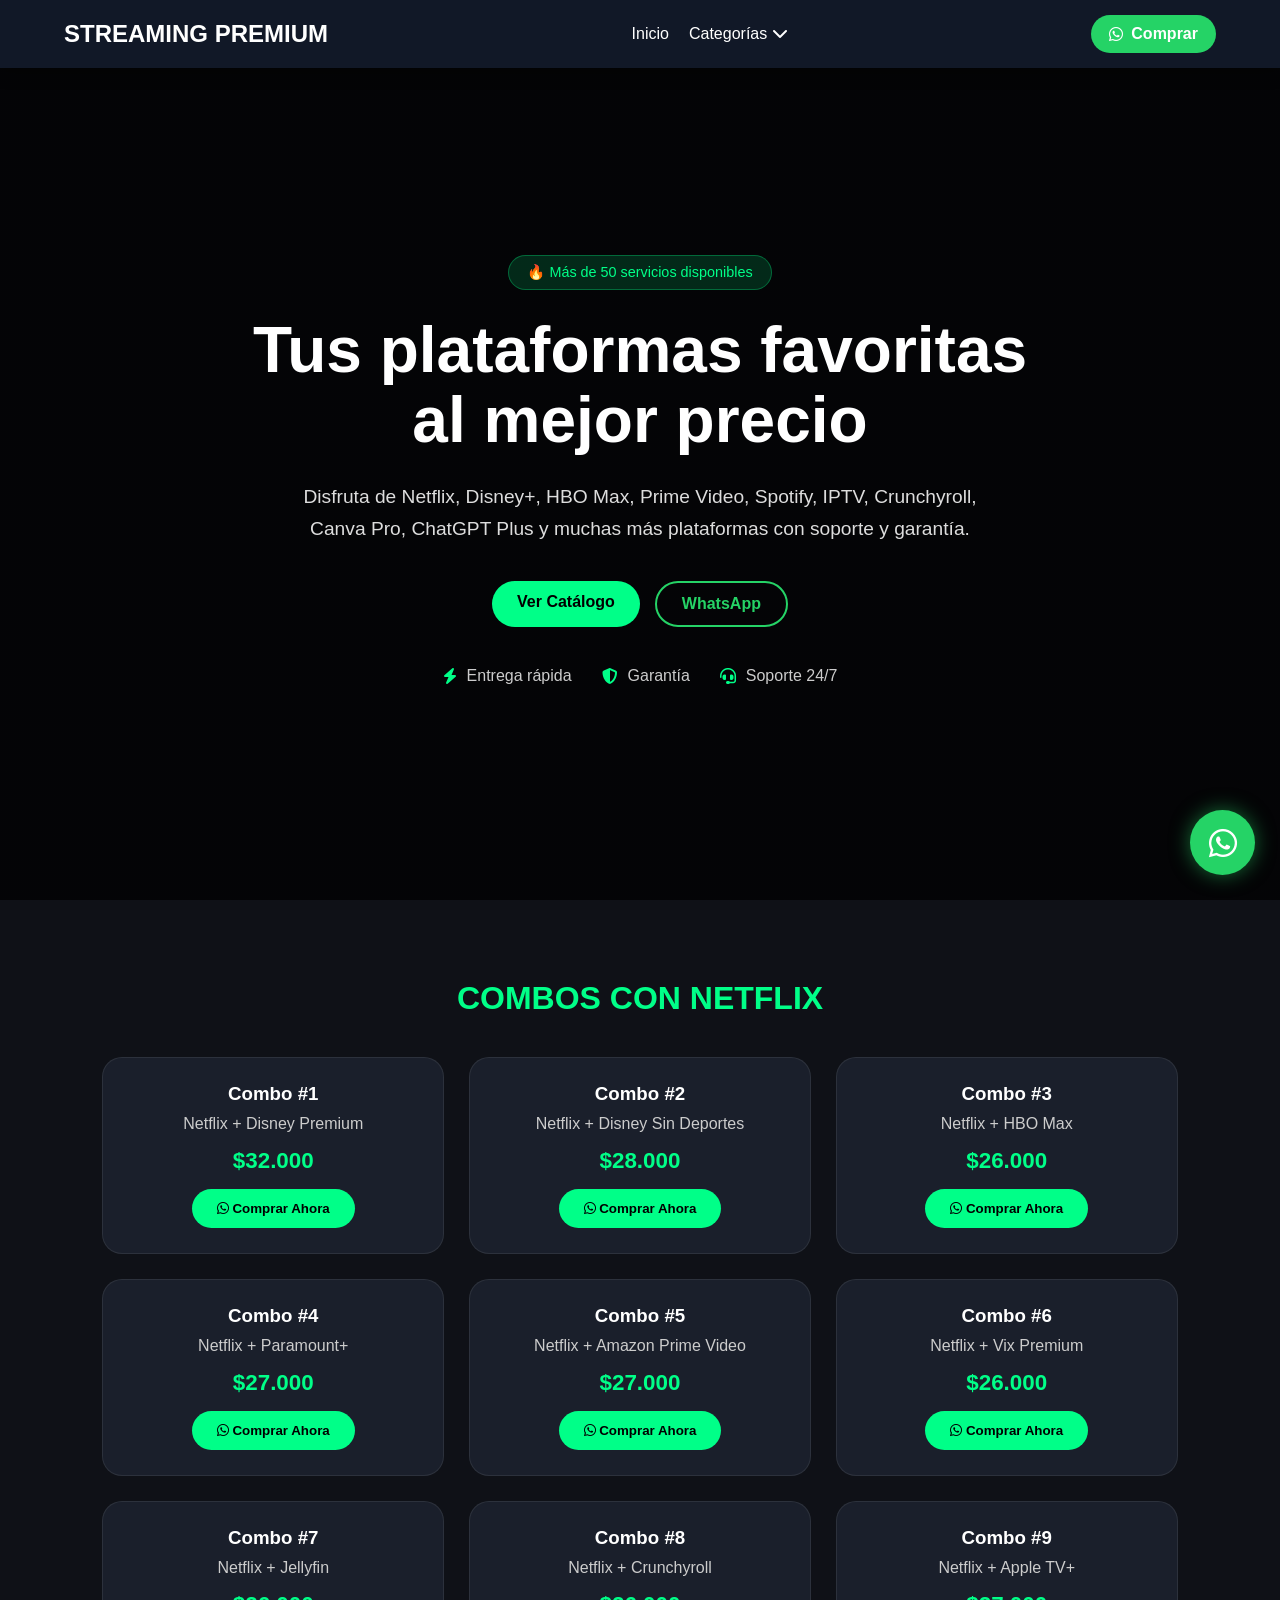
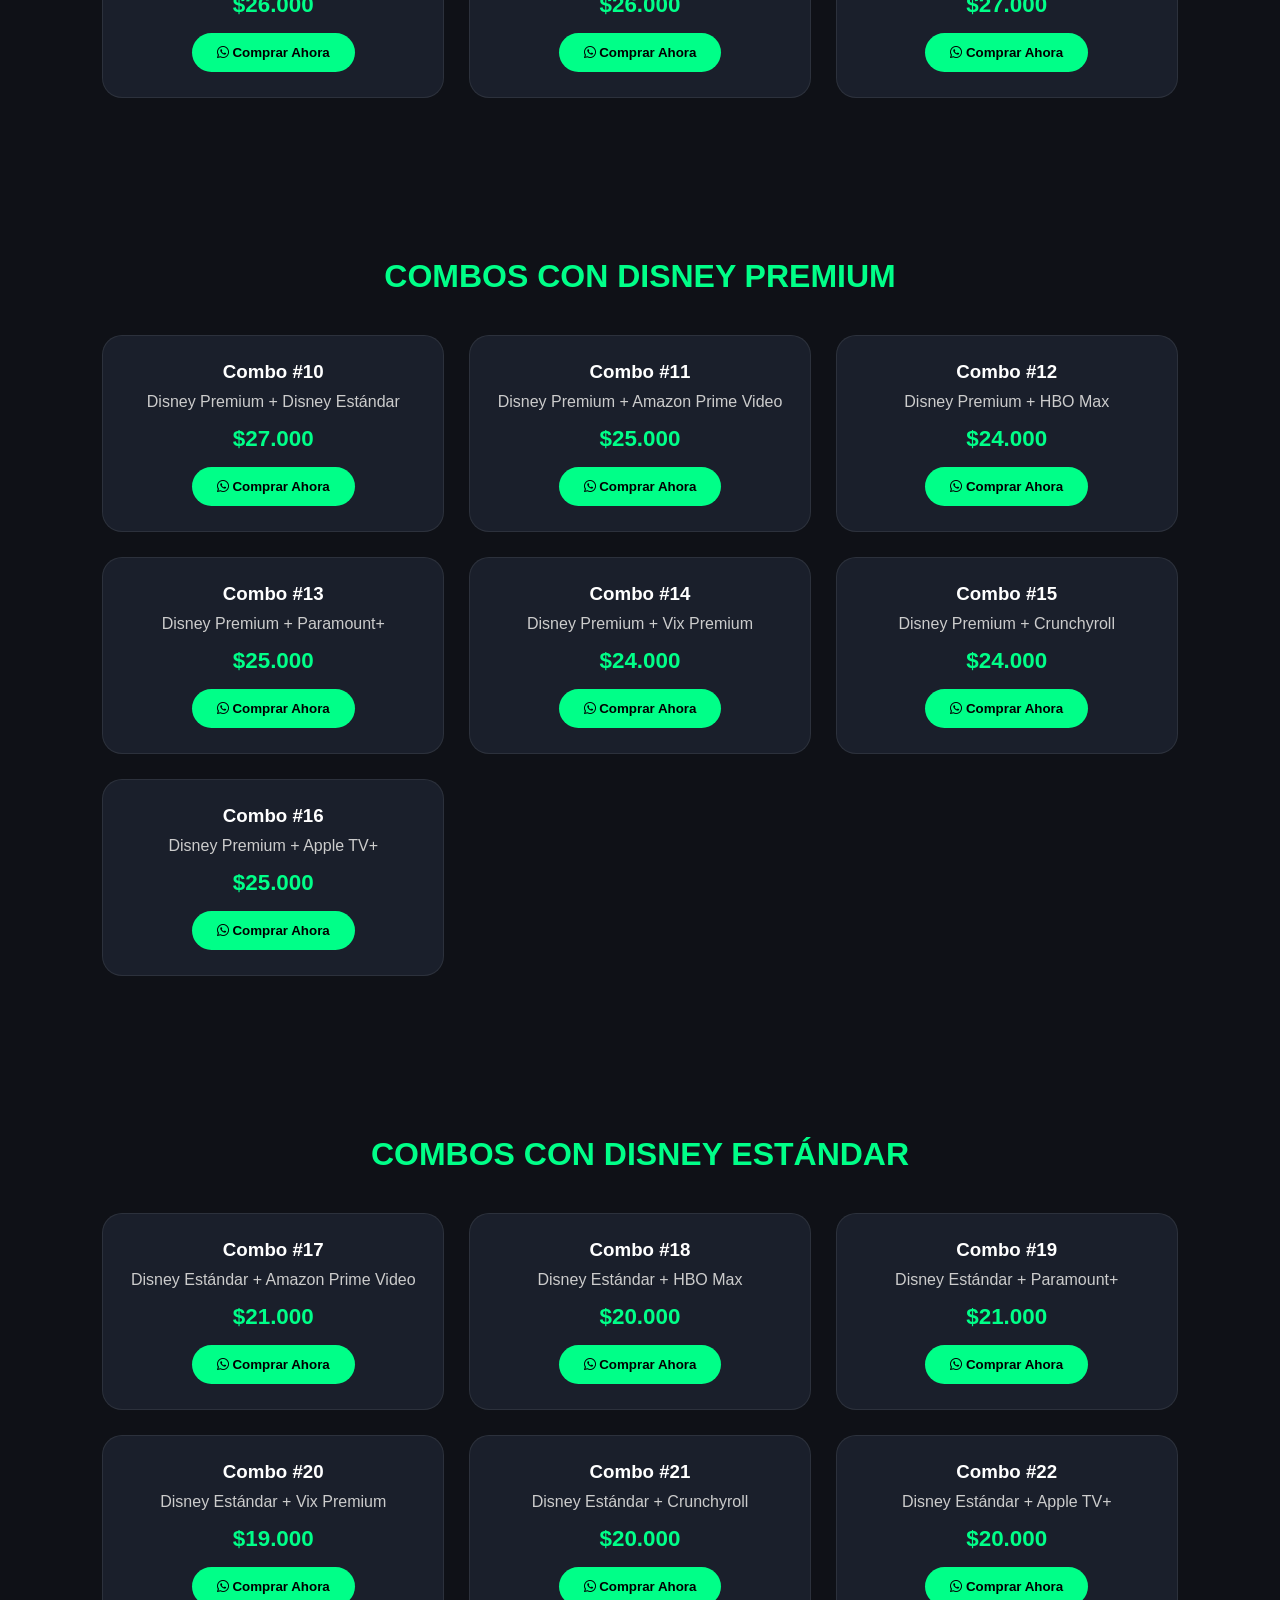
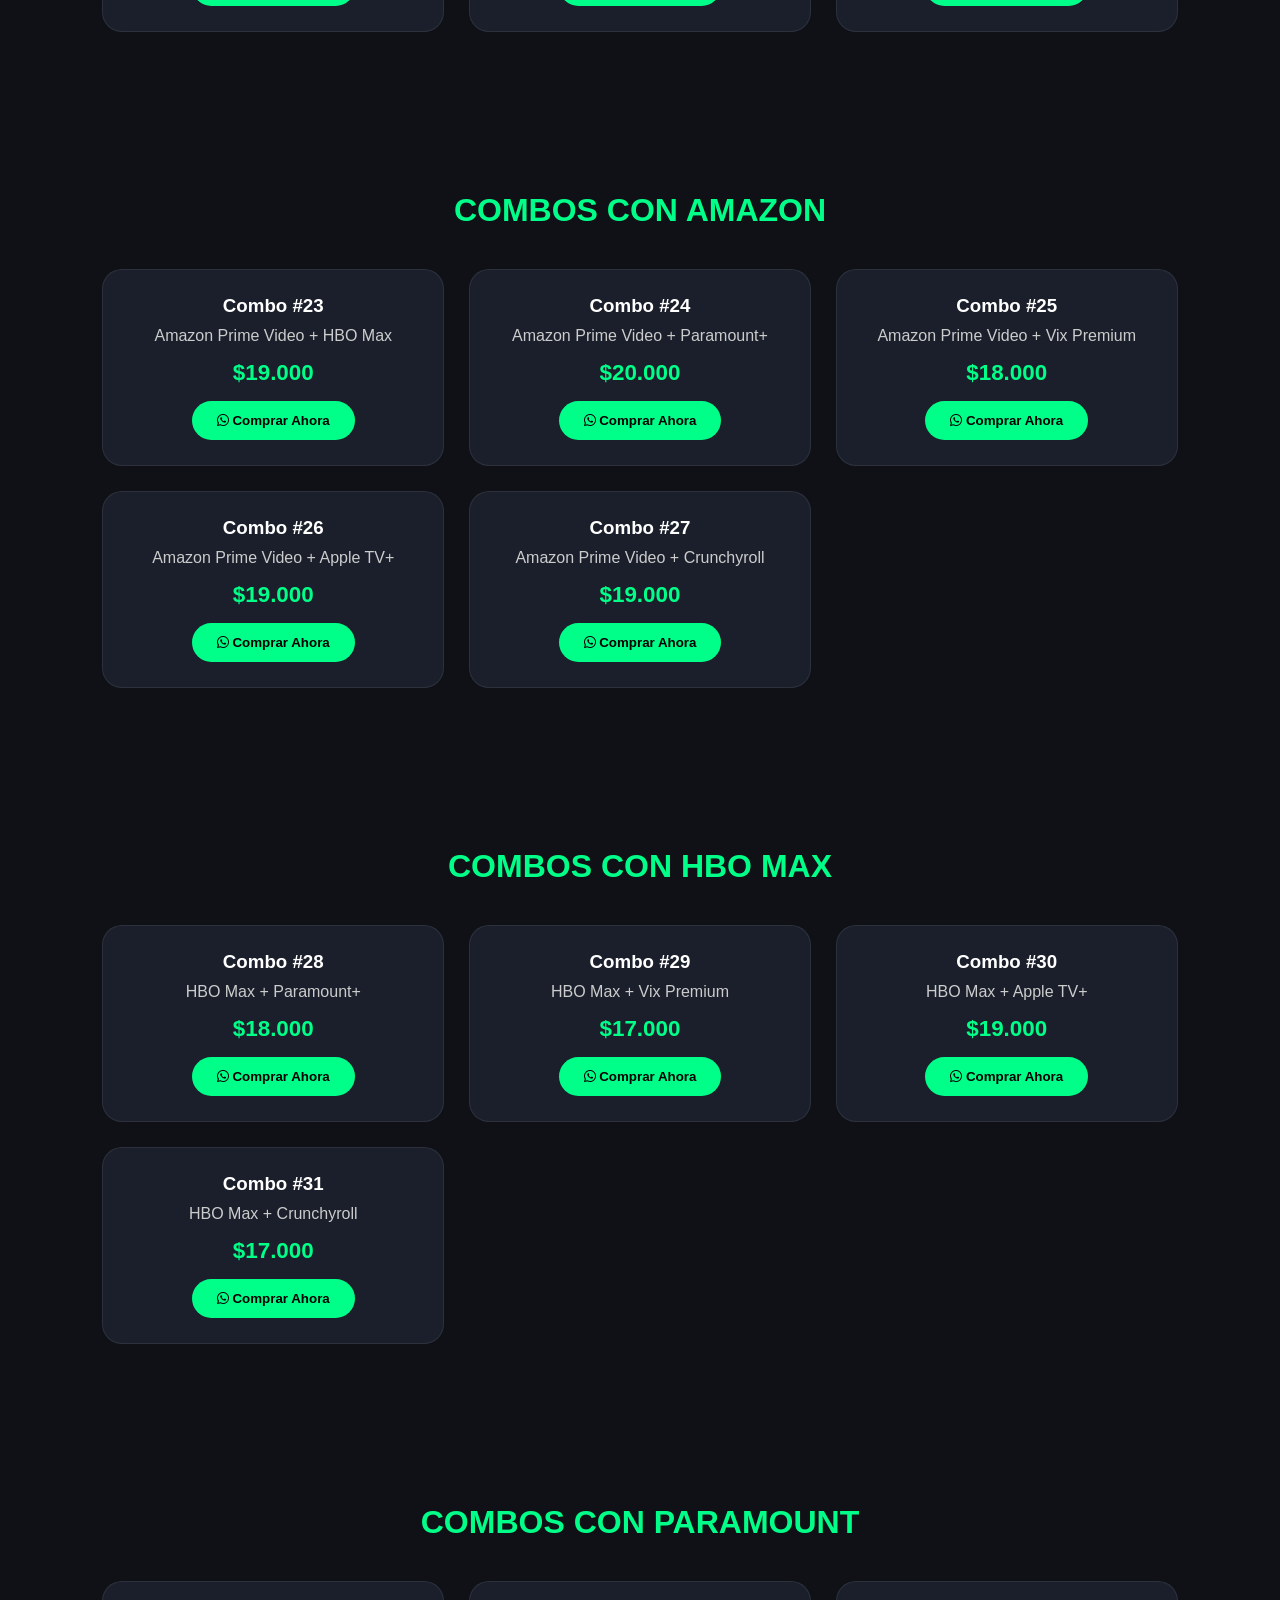
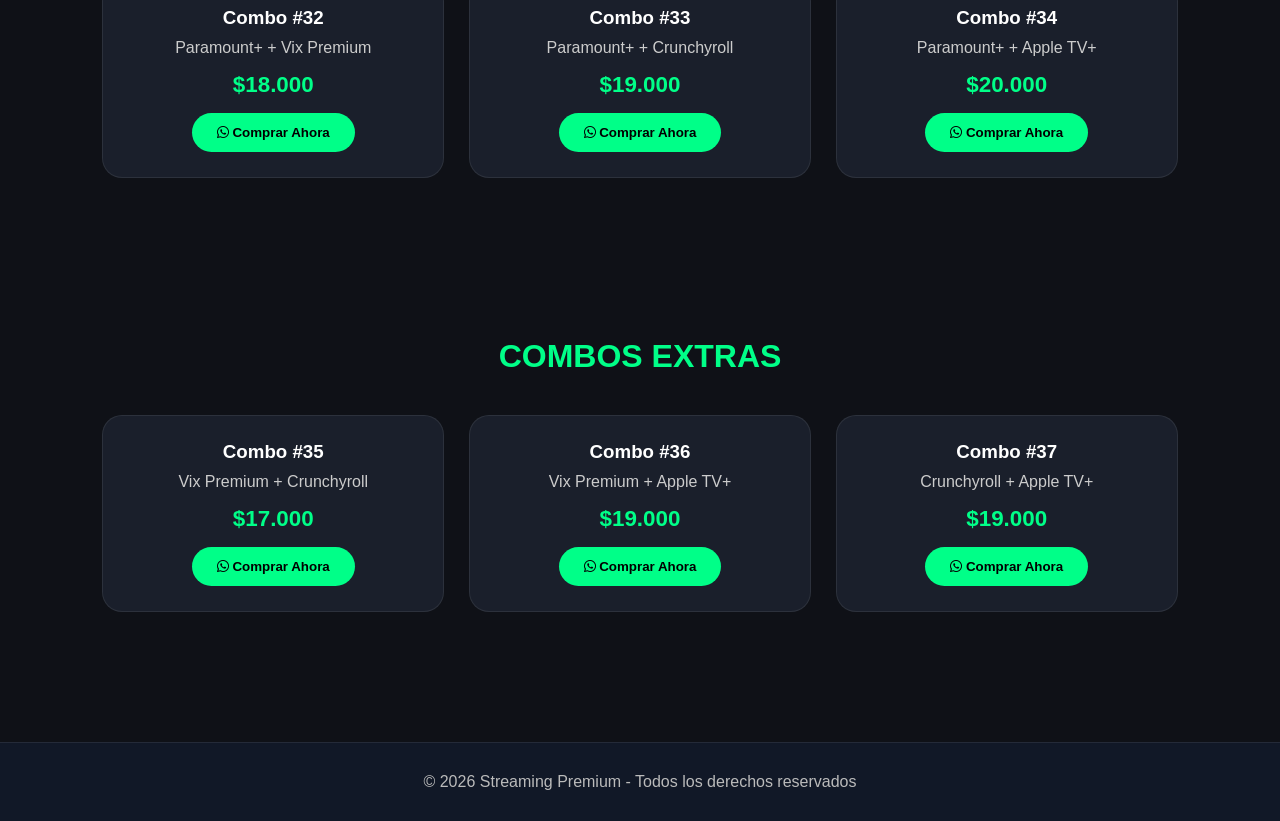
==== commit 65e99e66: "cambios" ====
--- a/combos-x2.html
+++ b/combos-x2.html
@@ -1,5 +1,6 @@
 <!DOCTYPE html>
 <html lang="es">
+
 <head>
     <meta charset="UTF-8">
     <meta name="viewport" content="width=device-width, initial-scale=1.0">
@@ -9,6 +10,7 @@
 
     <link href="https://cdnjs.cloudflare.com/ajax/libs/font-awesome/6.5.1/css/all.min.css" rel="stylesheet">
 </head>
+
 <body>
 
     <!-- HEADER -->
@@ -100,9 +102,7 @@
 
         </nav>
 
-        <a href="https://wa.me/573224717356"
-        class="header-whatsapp"
-        target="_blank">
+        <a href="https://wa.me/573224717356" class="header-whatsapp" target="_blank">
 
             <i class="fab fa-whatsapp"></i>
             Comprar
@@ -175,23 +175,96 @@
 
         <div class="cards">
 
-            <div class="card"><h3>Combo #1</h3><p>Netflix + Disney Premium</p><span>$32.000</span><button>Comprar</button></div>
-
-            <div class="card"><h3>Combo #2</h3><p>Netflix + Disney Sin Deportes</p><span>$28.000</span><button>Comprar</button></div>
-
-            <div class="card"><h3>Combo #3</h3><p>Netflix + HBO Max</p><span>$26.000</span><button>Comprar</button></div>
-
-            <div class="card"><h3>Combo #4</h3><p>Netflix + Paramount+</p><span>$27.000</span><button>Comprar</button></div>
-
-            <div class="card"><h3>Combo #5</h3><p>Netflix + Amazon Prime Video</p><span>$27.000</span><button>Comprar</button></div>
-
-            <div class="card"><h3>Combo #6</h3><p>Netflix + Vix Premium</p><span>$26.000</span><button>Comprar</button></div>
-
-            <div class="card"><h3>Combo #7</h3><p>Netflix + Jellyfin</p><span>$26.000</span><button>Comprar</button></div>
-
-            <div class="card"><h3>Combo #8</h3><p>Netflix + Crunchyroll</p><span>$26.000</span><button>Comprar</button></div>
-
-            <div class="card"><h3>Combo #9</h3><p>Netflix + Apple TV+</p><span>$27.000</span><button>Comprar</button></div>
+            <div class="card">
+                <h3>Combo #1</h3>
+                <p>Netflix + Disney Premium</p>
+                <span>$32.000</span>
+                <button class="btn-comprar">
+                    <i class="fab fa-whatsapp"></i>
+                    Comprar Ahora
+                </button>
+            </div>
+
+            <div class="card">
+                <h3>Combo #2</h3>
+                <p>Netflix + Disney Sin Deportes</p>
+                <span>$28.000</span>
+                <button class="btn-comprar">
+                    <i class="fab fa-whatsapp"></i>
+                    Comprar Ahora
+                </button>
+            </div>
+
+            <div class="card">
+                <h3>Combo #3</h3>
+                <p>Netflix + HBO Max</p>
+                <span>$26.000</span>
+                <button class="btn-comprar">
+                    <i class="fab fa-whatsapp"></i>
+                    Comprar Ahora
+                </button>
+            </div>
+
+            <div class="card">
+                <h3>Combo #4</h3>
+                <p>Netflix + Paramount+</p>
+                <span>$27.000</span>
+                <button class="btn-comprar">
+                    <i class="fab fa-whatsapp"></i>
+                    Comprar Ahora
+                </button>
+            </div>
+
+            <div class="card">
+                <h3>Combo #5</h3>
+                <p>Netflix + Amazon Prime Video</p>
+                <span>$27.000</span>
+                <button class="btn-comprar">
+                    <i class="fab fa-whatsapp"></i>
+                    Comprar Ahora
+                </button>
+            </div>
+
+            <div class="card">
+                <h3>Combo #6</h3>
+                <p>Netflix + Vix Premium</p>
+                <span>$26.000</span>
+                <button class="btn-comprar">
+                    <i class="fab fa-whatsapp"></i>
+                    Comprar Ahora
+                </button>
+            </div>
+
+            <div class="card">
+                <h3>Combo #7</h3>
+                <p>Netflix + Jellyfin</p>
+                <span>$26.000</span>
+                <button class="btn-comprar">
+                    <i class="fab fa-whatsapp"></i>
+                    Comprar Ahora
+                </button>
+            </div>
+
+            <div class="card">
+                <h3>Combo #8</h3>
+                <p>Netflix + Crunchyroll</p>
+                <span>$26.000</span>
+                <button class="btn-comprar">
+                    <i class="fab fa-whatsapp"></i>
+                    Comprar Ahora
+                </button>
+            </div>
+
+            <div class="card">
+                <h3>Combo #9</h3>
+                <p>Netflix + Apple TV+</p>
+                <span>$27.000</span>
+                <button class="btn-comprar">
+                    <i class="fab fa-whatsapp"></i>
+                    Comprar Ahora
+                </button>
+            </div>
+            </div>
 
         </div>
 
@@ -205,19 +278,75 @@
 
         <div class="cards">
 
-            <div class="card"><h3>Combo #10</h3><p>Disney Premium + Disney Estándar</p><span>$27.000</span><button>Comprar</button></div>
-
-            <div class="card"><h3>Combo #11</h3><p>Disney Premium + Amazon Prime Video</p><span>$25.000</span><button>Comprar</button></div>
-
-            <div class="card"><h3>Combo #12</h3><p>Disney Premium + HBO Max</p><span>$24.000</span><button>Comprar</button></div>
-
-            <div class="card"><h3>Combo #13</h3><p>Disney Premium + Paramount+</p><span>$25.000</span><button>Comprar</button></div>
-
-            <div class="card"><h3>Combo #14</h3><p>Disney Premium + Vix Premium</p><span>$24.000</span><button>Comprar</button></div>
-
-            <div class="card"><h3>Combo #15</h3><p>Disney Premium + Crunchyroll</p><span>$24.000</span><button>Comprar</button></div>
-
-            <div class="card"><h3>Combo #16</h3><p>Disney Premium + Apple TV+</p><span>$25.000</span><button>Comprar</button></div>
+            <div class="card">
+                <h3>Combo #10</h3>
+                <p>Disney Premium + Disney Estándar</p>
+                <span>$27.000</span>
+                <button class="btn-comprar">
+                    <i class="fab fa-whatsapp"></i>
+                    Comprar Ahora
+                </button>
+            </div>
+
+            <div class="card">
+                <h3>Combo #11</h3>
+                <p>Disney Premium + Amazon Prime Video</p>
+                <span>$25.000</span>
+                <button class="btn-comprar">
+                    <i class="fab fa-whatsapp"></i>
+                    Comprar Ahora
+                </button>
+            </div>
+
+            <div class="card">
+                <h3>Combo #12</h3>
+                <p>Disney Premium + HBO Max</p>
+                <span>$24.000</span>
+                <button class="btn-comprar">
+                    <i class="fab fa-whatsapp"></i>
+                    Comprar Ahora
+                </button>
+            </div>
+
+            <div class="card">
+                <h3>Combo #13</h3>
+                <p>Disney Premium + Paramount+</p>
+                <span>$25.000</span>
+                <button class="btn-comprar">
+                    <i class="fab fa-whatsapp"></i>
+                    Comprar Ahora
+                </button>
+            </div>
+
+            <div class="card">
+                <h3>Combo #14</h3>
+                <p>Disney Premium + Vix Premium</p>
+                <span>$24.000</span>
+                <button class="btn-comprar">
+                    <i class="fab fa-whatsapp"></i>
+                    Comprar Ahora
+                </button>
+            </div>
+
+            <div class="card">
+                <h3>Combo #15</h3>
+                <p>Disney Premium + Crunchyroll</p>
+                <span>$24.000</span>
+                <button class="btn-comprar">
+                    <i class="fab fa-whatsapp"></i>
+                    Comprar Ahora
+                </button>
+            </div>
+
+            <div class="card">
+                <h3>Combo #16</h3>
+                <p>Disney Premium + Apple TV+</p>
+                <span>$25.000</span>
+                <button class="btn-comprar">
+                    <i class="fab fa-whatsapp"></i>
+                    Comprar Ahora
+                </button>
+            </div>
 
         </div>
 
@@ -231,17 +360,65 @@
 
         <div class="cards">
 
-            <div class="card"><h3>Combo #17</h3><p>Disney Estándar + Amazon Prime Video</p><span>$21.000</span><button>Comprar</button></div>
-
-            <div class="card"><h3>Combo #18</h3><p>Disney Estándar + HBO Max</p><span>$20.000</span><button>Comprar</button></div>
-
-            <div class="card"><h3>Combo #19</h3><p>Disney Estándar + Paramount+</p><span>$21.000</span><button>Comprar</button></div>
-
-            <div class="card"><h3>Combo #20</h3><p>Disney Estándar + Vix Premium</p><span>$19.000</span><button>Comprar</button></div>
-
-            <div class="card"><h3>Combo #21</h3><p>Disney Estándar + Crunchyroll</p><span>$20.000</span><button>Comprar</button></div>
-
-            <div class="card"><h3>Combo #22</h3><p>Disney Estándar + Apple TV+</p><span>$20.000</span><button>Comprar</button></div>
+            <div class="card">
+                <h3>Combo #17</h3>
+                <p>Disney Estándar + Amazon Prime Video</p>
+                <span>$21.000</span>
+                <button class="btn-comprar">
+                    <i class="fab fa-whatsapp"></i>
+                    Comprar Ahora
+                </button>
+            </div>
+
+            <div class="card">
+                <h3>Combo #18</h3>
+                <p>Disney Estándar + HBO Max</p>
+                <span>$20.000</span>
+                <button class="btn-comprar">
+                    <i class="fab fa-whatsapp"></i>
+                    Comprar Ahora
+                </button>
+            </div>
+
+            <div class="card">
+                <h3>Combo #19</h3>
+                <p>Disney Estándar + Paramount+</p>
+                <span>$21.000</span>
+                <button class="btn-comprar">
+                    <i class="fab fa-whatsapp"></i>
+                    Comprar Ahora
+                </button>
+            </div>
+
+            <div class="card">
+                <h3>Combo #20</h3>
+                <p>Disney Estándar + Vix Premium</p>
+                <span>$19.000</span>
+                <button class="btn-comprar">
+                    <i class="fab fa-whatsapp"></i>
+                    Comprar Ahora
+                </button>
+            </div>
+
+            <div class="card">
+                <h3>Combo #21</h3>
+                <p>Disney Estándar + Crunchyroll</p>
+                <span>$20.000</span>
+                <button class="btn-comprar">
+                    <i class="fab fa-whatsapp"></i>
+                    Comprar Ahora
+                </button>
+            </div>
+
+            <div class="card">
+                <h3>Combo #22</h3>
+                <p>Disney Estándar + Apple TV+</p>
+                <span>$20.000</span>
+                <button class="btn-comprar">
+                    <i class="fab fa-whatsapp"></i>
+                    Comprar Ahora
+                </button>
+            </div>
 
         </div>
 
@@ -255,15 +432,55 @@
 
         <div class="cards">
 
-            <div class="card"><h3>Combo #23</h3><p>Amazon Prime Video + HBO Max</p><span>$19.000</span><button>Comprar</button></div>
-
-            <div class="card"><h3>Combo #24</h3><p>Amazon Prime Video + Paramount+</p><span>$20.000</span><button>Comprar</button></div>
-
-            <div class="card"><h3>Combo #25</h3><p>Amazon Prime Video + Vix Premium</p><span>$18.000</span><button>Comprar</button></div>
-
-            <div class="card"><h3>Combo #26</h3><p>Amazon Prime Video + Apple TV+</p><span>$19.000</span><button>Comprar</button></div>
-
-            <div class="card"><h3>Combo #27</h3><p>Amazon Prime Video + Crunchyroll</p><span>$19.000</span><button>Comprar</button></div>
+            <div class="card">
+                <h3>Combo #23</h3>
+                <p>Amazon Prime Video + HBO Max</p>
+                <span>$19.000</span>
+                <button class="btn-comprar">
+                    <i class="fab fa-whatsapp"></i>
+                    Comprar Ahora
+                </button>
+            </div>
+
+            <div class="card">
+                <h3>Combo #24</h3>
+                <p>Amazon Prime Video + Paramount+</p>
+                <span>$20.000</span>
+                <button class="btn-comprar">
+                    <i class="fab fa-whatsapp"></i>
+                    Comprar Ahora
+                </button>
+            </div>
+
+            <div class="card">
+                <h3>Combo #25</h3>
+                <p>Amazon Prime Video + Vix Premium</p>
+                <span>$18.000</span>
+                <button class="btn-comprar">
+                    <i class="fab fa-whatsapp"></i>
+                    Comprar Ahora
+                </button>
+            </div>
+
+            <div class="card">
+                <h3>Combo #26</h3>
+                <p>Amazon Prime Video + Apple TV+</p>
+                <span>$19.000</span>
+                <button class="btn-comprar">
+                    <i class="fab fa-whatsapp"></i>
+                    Comprar Ahora
+                </button>
+            </div>
+
+            <div class="card">
+                <h3>Combo #27</h3>
+                <p>Amazon Prime Video + Crunchyroll</p>
+                <span>$19.000</span>
+                <button class="btn-comprar">
+                    <i class="fab fa-whatsapp"></i>
+                    Comprar Ahora
+                </button>
+            </div>
 
         </div>
 
@@ -277,13 +494,45 @@
 
         <div class="cards">
 
-            <div class="card"><h3>Combo #28</h3><p>HBO Max + Paramount+</p><span>$18.000</span><button>Comprar</button></div>
-
-            <div class="card"><h3>Combo #29</h3><p>HBO Max + Vix Premium</p><span>$17.000</span><button>Comprar</button></div>
-
-            <div class="card"><h3>Combo #30</h3><p>HBO Max + Apple TV+</p><span>$19.000</span><button>Comprar</button></div>
-
-            <div class="card"><h3>Combo #31</h3><p>HBO Max + Crunchyroll</p><span>$17.000</span><button>Comprar</button></div>
+            <div class="card">
+                <h3>Combo #28</h3>
+                <p>HBO Max + Paramount+</p>
+                <span>$18.000</span>
+                <button class="btn-comprar">
+                    <i class="fab fa-whatsapp"></i>
+                    Comprar Ahora
+                </button>
+            </div>
+
+            <div class="card">
+                <h3>Combo #29</h3>
+                <p>HBO Max + Vix Premium</p>
+                <span>$17.000</span>
+                <button class="btn-comprar">
+                    <i class="fab fa-whatsapp"></i>
+                    Comprar Ahora
+                </button>
+            </div>
+
+            <div class="card">
+                <h3>Combo #30</h3>
+                <p>HBO Max + Apple TV+</p>
+                <span>$19.000</span>
+                <button class="btn-comprar">
+                    <i class="fab fa-whatsapp"></i>
+                    Comprar Ahora
+                </button>
+            </div>
+
+            <div class="card">
+                <h3>Combo #31</h3>
+                <p>HBO Max + Crunchyroll</p>
+                <span>$17.000</span>
+                <button class="btn-comprar">
+                    <i class="fab fa-whatsapp"></i>
+                    Comprar Ahora
+                </button>
+            </div>
 
         </div>
 
@@ -297,11 +546,35 @@
 
         <div class="cards">
 
-            <div class="card"><h3>Combo #32</h3><p>Paramount+ + Vix Premium</p><span>$18.000</span><button>Comprar</button></div>
-
-            <div class="card"><h3>Combo #33</h3><p>Paramount+ + Crunchyroll</p><span>$19.000</span><button>Comprar</button></div>
-
-            <div class="card"><h3>Combo #34</h3><p>Paramount+ + Apple TV+</p><span>$20.000</span><button>Comprar</button></div>
+            <div class="card">
+                <h3>Combo #32</h3>
+                <p>Paramount+ + Vix Premium</p>
+                <span>$18.000</span>
+                <button class="btn-comprar">
+                    <i class="fab fa-whatsapp"></i>
+                    Comprar Ahora
+                </button>
+            </div>
+
+            <div class="card">
+                <h3>Combo #33</h3>
+                <p>Paramount+ + Crunchyroll</p>
+                <span>$19.000</span>
+                <button class="btn-comprar">
+                    <i class="fab fa-whatsapp"></i>
+                    Comprar Ahora
+                </button>
+            </div>
+
+            <div class="card">
+                <h3>Combo #34</h3>
+                <p>Paramount+ + Apple TV+</p>
+                <span>$20.000</span>
+                <button class="btn-comprar">
+                    <i class="fab fa-whatsapp"></i>
+                    Comprar Ahora
+                </button>
+            </div>
 
         </div>
 
@@ -315,11 +588,35 @@
 
         <div class="cards">
 
-            <div class="card"><h3>Combo #35</h3><p>Vix Premium + Crunchyroll</p><span>$17.000</span><button>Comprar</button></div>
-
-            <div class="card"><h3>Combo #36</h3><p>Vix Premium + Apple TV+</p><span>$19.000</span><button>Comprar</button></div>
-
-            <div class="card"><h3>Combo #37</h3><p>Crunchyroll + Apple TV+</p><span>$19.000</span><button>Comprar</button></div>
+            <div class="card">
+                <h3>Combo #35</h3>
+                <p>Vix Premium + Crunchyroll</p>
+                <span>$17.000</span>
+                <button class="btn-comprar">
+                    <i class="fab fa-whatsapp"></i>
+                    Comprar Ahora
+                </button>
+            </div>
+
+            <div class="card">
+                <h3>Combo #36</h3>
+                <p>Vix Premium + Apple TV+</p>
+                <span>$19.000</span>
+                <button class="btn-comprar">
+                    <i class="fab fa-whatsapp"></i>
+                    Comprar Ahora
+                </button>
+            </div>
+
+            <div class="card">
+                <h3>Combo #37</h3>
+                <p>Crunchyroll + Apple TV+</p>
+                <span>$19.000</span>
+                <button class="btn-comprar">
+                    <i class="fab fa-whatsapp"></i>
+                    Comprar Ahora
+                </button>
+            </div>
 
         </div>
 
@@ -340,4 +637,5 @@
     <script src="script.js"></script>
 
 </body>
+
 </html>
--- a/style.css
+++ b/style.css
@@ -29,7 +29,7 @@
     display:flex;
     justify-content:space-between;
     align-items:center;
-    padding:18px 8%;
+    padding:15px 5%;
     z-index:1000;
     box-shadow:0 4px 15px rgba(0,0,0,.4);
 }
@@ -38,12 +38,13 @@
     font-size:1.5rem;
     font-weight:bold;
     color:#00ff88;
+    white-space:nowrap;
 }
 
 .logo a{
-    text-decoration: none;
-    color: white; /* o inherit */
-    font-weight: bold;
+    text-decoration:none;
+    color:white;
+    font-weight:bold;
 }
 
 nav ul{
@@ -76,20 +77,13 @@
     position:absolute;
     top:100%;
     left:0;
-
     background:#1a1f2b;
-
     min-width:260px;
-
     display:none;
     flex-direction:column;
-
     padding:10px 0;
-
     border-radius:12px;
-
     box-shadow:0 10px 25px rgba(0,0,0,.4);
-
     z-index:1000;
 }
 
@@ -124,11 +118,9 @@
     padding:10px 18px;
     border-radius:30px;
     font-weight:bold;
-
     display:flex;
     align-items:center;
     gap:8px;
-
     transition:.3s;
 }
 
@@ -138,6 +130,17 @@
 }
 
 /* =========================
+   MENÚ HAMBURGUESA (botón)
+========================= */
+
+.menu-toggle{
+    display:none;
+    font-size:1.8rem;
+    cursor:pointer;
+    color:white;
+}
+
+/* =========================
    HERO PRINCIPAL
 ========================= */
 
@@ -147,12 +150,11 @@
     justify-content:center;
     align-items:center;
     text-align:center;
-    padding:120px 20px 50px;
+    padding:90px 20px 50px;
 
     background:
-    linear-gradient(rgba(0,0,0,.75),
-    rgba(0,0,0,.75)),
-    url('https://images.unsplash.com/photo-1574375927938-d5a98e8ffe85?auto=format&fit=crop&w=1600&q=80');
+        linear-gradient(rgba(0,0,0,.75), rgba(0,0,0,.75)),
+        url('https://images.unsplash.com/photo-1522869635100-9f4c5e86aa37?auto=format&fit=crop&w=1600&q=80');
 
     background-size:cover;
     background-position:center;
@@ -161,21 +163,6 @@
 .hero-content{
     max-width:800px;
 }
-
-.hero h1{
-    font-size:3.5rem;
-    margin-bottom:20px;
-}
-
-.hero p{
-    font-size:1.2rem;
-    color:#ddd;
-    margin-bottom:30px;
-}
-
-/* =========================
-   HERO MEJORADO
-========================= */
 
 .hero-badge{
     display:inline-block;
@@ -244,18 +231,6 @@
     color:#00ff88;
 }
 
-@media(max-width:768px){
-
-    .hero h1{
-        font-size:2.5rem;
-    }
-
-    .hero-info{
-        flex-direction:column;
-        gap:15px;
-    }
-}
-
 /* =========================
    HERO SECUNDARIO
 ========================= */
@@ -269,275 +244,8 @@
     padding-top:120px;
 
     background:
-    linear-gradient(rgba(0,0,0,.8),
-    rgba(0,0,0,.8)),
-    url('https://images.unsplash.com/photo-1574375927938-d5a98e8ffe85');
-
-    background-size:cover;
-    background-position:center;
-}
-
-.hero-secundario h1{
-    font-size:2.8rem;
-    margin-bottom:15px;
-}
-
-.hero-secundario p{
-    color:#ddd;
-}
-
-/* =========================
-   BOTONES
-========================= */
-
-.btn,
-button{
-    background:#00ff88;
-    color:#000;
-    border:none;
-    padding:12px 25px;
-    border-radius:30px;
-    cursor:pointer;
-    font-weight:bold;
-    transition:.3s;
-    text-decoration:none;
-    display:inline-block;
-}
-
-.btn:hover,
-button:hover{
-    background:#00d974;
-    transform:translateY(-3px);
-}
-
-/* =========================
-   SECCIONES
-========================= */
-
-section{
-    padding:80px 8%;
-}
-
-section h2{
-    text-align:center;
-    margin-bottom:40px;
-    font-size:2rem;
-    color:#00ff88;
-}
-
-/* =========================
-   CARDS
-========================= */
-
-.cards{
-    display:grid;
-    grid-template-columns:repeat(auto-fit,minmax(260px,1fr));
-    gap:25px;
-}
-
-.card{
-    background:#1a1f2b;
-    border-radius:20px;
-    padding:25px;
-    text-align:center;
-    transition:.3s;
-    border:1px solid rgba(255,255,255,.08);
-}
-
-.card:hover{
-    transform:translateY(-8px);
-    box-shadow:0 10px 25px rgba(0,255,136,.15);
-}
-
-.card img{
-    width:100px;
-    height:100px;
-    object-fit:contain;
-    margin-bottom:15px;
-}
-
-.card h3{
-    margin-bottom:10px;
-    color:#fff;
-}
-
-.card p{
-    color:#ccc;
-    margin-bottom:15px;
-}
-
-.card span{
-    display:block;
-    font-size:1.4rem;
-    color:#00ff88;
-    font-weight:bold;
-    margin-bottom:15px;
-}
-
-/* =========================
-   ESTADÍSTICAS
-========================= */
-
-.stats{
-    display:flex;
-    justify-content:center;
-    gap:50px;
-    flex-wrap:wrap;
-    text-align:center;
-}
-
-.stat{
-    background:#1a1f2b;
-    padding:30px;
-    border-radius:15px;
-    min-width:180px;
-}
-
-.stat h3{
-    color:#00ff88;
-    font-size:2rem;
-    margin-bottom:10px;
-}
-
-/* =========================
-   TESTIMONIOS
-========================= */
-
-.reviews{
-    display:grid;
-    grid-template-columns:repeat(auto-fit,minmax(250px,1fr));
-    gap:25px;
-}
-
-.review{
-    background:#1a1f2b;
-    padding:25px;
-    border-radius:15px;
-}
-
-.review p{
-    margin-top:10px;
-    color:#ddd;
-}
-
-/* =========================
-   RESET GENERAL
-========================= */
-
-*{
-    margin:0;
-    padding:0;
-    box-sizing:border-box;
-    font-family:'Segoe UI', Tahoma, Geneva, Verdana, sans-serif;
-    scroll-behavior:smooth;
-}
-
-body{
-    background:#0f1117;
-    color:#fff;
-    overflow-x:hidden;
-}
-
-/* =========================
-   HEADER
-========================= */
-
-header{
-    position:fixed;
-    top:0;
-    left:0;
-    width:100%;
-    background:#111827;
-    display:flex;
-    justify-content:space-between;
-    align-items:center;
-    padding:18px 8%;
-    z-index:1000;
-    box-shadow:0 4px 15px rgba(0,0,0,.4);
-}
-
-.logo{
-    font-size:1.5rem;
-    font-weight:bold;
-    color:#00ff88;
-}
-
-.logo a{
-    text-decoration: none;
-    color: white; /* o inherit */
-    font-weight: bold;
-}
-
-nav ul{
-    list-style:none;
-    display:flex;
-    gap:20px;
-    flex-wrap:wrap;
-}
-
-nav ul li a{
-    color:white;
-    text-decoration:none;
-    font-weight:500;
-    transition:.3s;
-}
-
-nav ul li a:hover{
-    color:#00ff88;
-}
-
-/* =========================
-   HERO PRINCIPAL
-========================= */
-
-.hero{
-    min-height:100vh;
-    display:flex;
-    justify-content:center;
-    align-items:center;
-    text-align:center;
-    padding:120px 20px 50px;
-
-    background:
-    linear-gradient(rgba(0,0,0,.75),
-    rgba(0,0,0,.75)),
-    url('https://images.unsplash.com/photo-1522869635100-9f4c5e86aa37?auto=format&fit=crop&w=1600&q=80');
-
-    background-size:cover;
-    background-position:center;
-}
-
-.hero-content{
-    max-width:800px;
-}
-
-.hero h1{
-    font-size:3.5rem;
-    margin-bottom:20px;
-}
-
-.hero p{
-    font-size:1.2rem;
-    color:#ddd;
-    margin-bottom:30px;
-}
-
-/* =========================
-   HERO SECUNDARIO
-========================= */
-
-.hero-secundario{
-    min-height:40vh;
-    display:flex;
-    justify-content:center;
-    align-items:center;
-    text-align:center;
-    padding-top:120px;
-
-    background:
-    linear-gradient(rgba(0,0,0,.8),
-    rgba(0,0,0,.8)),
-    url('https://images.unsplash.com/photo-1574375927938-d5a98e8ffe85');
+        linear-gradient(rgba(0,0,0,.8), rgba(0,0,0,.8)),
+        url('https://images.unsplash.com/photo-1574375927938-d5a98e8ffe85');
 
     background-size:cover;
     background-position:center;
@@ -745,6 +453,63 @@
 }
 
 /* =========================
+   BENEFICIOS
+========================= */
+
+.beneficios{
+    padding:80px 20px;
+    text-align:center;
+}
+
+.beneficios h2{
+    font-size:2.2rem;
+    margin-bottom:15px;
+}
+
+.beneficios-subtitulo{
+    max-width:700px;
+    margin:0 auto 50px;
+    color:#bdbdbd;
+    font-size:1rem;
+}
+
+.beneficios-grid{
+    display:grid;
+    grid-template-columns:repeat(auto-fit,minmax(250px,1fr));
+    gap:25px;
+    max-width:1200px;
+    margin:auto;
+}
+
+.beneficio{
+    background:#1b1b1b;
+    padding:30px;
+    border-radius:15px;
+    transition:.3s;
+    border:1px solid rgba(255,255,255,.08);
+}
+
+.beneficio:hover{
+    transform:translateY(-8px);
+    border-color:#25d366;
+}
+
+.beneficio i{
+    font-size:2.5rem;
+    color:#25d366;
+    margin-bottom:15px;
+}
+
+.beneficio h3{
+    margin-bottom:10px;
+}
+
+.beneficio p{
+    color:#bdbdbd;
+    line-height:1.6;
+}
+
+/* =========================
    FOOTER
 ========================= */
 
@@ -761,31 +526,24 @@
 }
 
 /* =========================
-   WHATSAPP
+   WHATSAPP FLOTANTE
 ========================= */
 
 .whatsapp{
     position:fixed;
     right:25px;
     bottom:25px;
-
     width:65px;
     height:65px;
-
     border-radius:50%;
-
     background:#25D366;
     color:white;
-
     display:flex;
     justify-content:center;
     align-items:center;
-
     font-size:32px;
     text-decoration:none;
-
     box-shadow:0 0 20px rgba(37,211,102,.5);
-
     z-index:999;
     transition:.3s;
 }
@@ -812,265 +570,225 @@
 }
 
 /* =========================
-   RESPONSIVE
-========================= */
-
-@media(max-width:992px){
+   RESPONSIVE TABLET
+========================= */
+
+@media (max-width: 992px){
 
     header{
         flex-direction:column;
         gap:15px;
+        padding:15px 5%;
     }
 
     nav ul{
         justify-content:center;
+        gap:15px;
+    }
+
+    .hero{
+        padding:180px 20px 80px;
     }
 
     .hero h1{
-        font-size:2.5rem;
+        font-size:3rem;
     }
 
     .hero-secundario h1{
-        font-size:2rem;
-    }
-}
-
-@media(max-width:768px){
+        font-size:2.2rem;
+    }
+
+    .beneficios-grid{
+        grid-template-columns:repeat(2,1fr);
+    }
+}
+
+/* =========================
+   RESPONSIVE CELULAR
+   (header, menú hamburguesa y submenú táctil)
+========================= */
+
+@media (max-width: 768px){
+
+    header{
+        flex-direction:row;
+        justify-content:space-between;
+        padding:15px 5%;
+    }
+
+    .logo{
+        font-size:1.3rem;
+        text-align:center;
+    }
+
+    .menu-toggle{
+        display:block;
+    }
+
+    .header-whatsapp{
+        display:none;
+    }
+
+    nav{
+        position:absolute;
+        top:100%;
+        left:0;
+        width:100%;
+        background:#111827;
+        max-height:0;
+        overflow:hidden;
+        transition:.4s;
+    }
+
+    nav.active{
+        max-height:700px;
+    }
+
+    nav ul{
+        flex-direction:column;
+        align-items:center;
+        gap:0;
+    }
+
+    nav ul li{
+        width:100%;
+    }
+
+    nav ul li a{
+        display:block;
+        padding:15px 20px;
+        border-top:1px solid rgba(255,255,255,.08);
+    }
+
+    /* Submenú siempre visible en lista: no depende de :hover,
+       que no funciona bien en pantallas táctiles */
+    .submenu{
+        position:static;
+        display:flex;
+        background:transparent;
+        box-shadow:none;
+        width:100%;
+        min-width:100%;
+        border-radius:0;
+        padding-top:10px;
+    }
+
+    .submenu a{
+        padding:8px 0;
+    }
+
+    .hero{
+        min-height:auto;
+        padding:220px 20px 80px;
+    }
+
+    .hero-badge{
+        font-size:.8rem;
+        padding:6px 15px;
+    }
 
     .hero h1{
-        font-size:2rem;
+        font-size:2.3rem;
+        line-height:1.2;
     }
 
     .hero p{
         font-size:1rem;
+        line-height:1.6;
+    }
+
+    .hero-buttons{
+        flex-direction:column;
+        align-items:center;
+    }
+
+    .hero-buttons a{
+        width:100%;
+        max-width:300px;
+    }
+
+    .hero-info{
+        flex-direction:column;
+        gap:15px;
     }
 
     section{
-        padding:70px 5%;
+        padding:60px 5%;
     }
 
     .cards{
         grid-template-columns:1fr;
+    }
+
+    .card{
+        padding:20px;
     }
 
     .stats{
         flex-direction:column;
         align-items:center;
     }
-}
-
-@media(max-width:480px){
+
+    .reviews{
+        grid-template-columns:1fr;
+    }
+
+    .beneficios-grid{
+        grid-template-columns:1fr;
+    }
+
+    .hero-secundario{
+        padding-top:180px;
+    }
+
+    .hero-secundario h1{
+        font-size:2rem;
+    }
+}
+
+/* =========================
+   RESPONSIVE CELULAR PEQUEÑO
+========================= */
+
+@media (max-width: 480px){
 
     .logo{
-        font-size:1.2rem;
-    }
-
-    nav ul{
-        gap:10px;
-    }
-
-    nav ul li a{
-        font-size:.9rem;
+        font-size:1.1rem;
+    }
+
+    .hero{
+        padding:250px 15px 60px;
     }
 
     .hero h1{
         font-size:1.8rem;
     }
 
+    .hero p{
+        font-size:.95rem;
+    }
+
     .hero-secundario h1{
-        font-size:1.6rem;
-    }
-}
-
-/* BENEFICIOS */
-
-.beneficios{
-    padding: 80px 20px;
-    text-align: center;
-}
-
-.beneficios h2{
-    font-size: 2.2rem;
-    margin-bottom: 15px;
-}
-
-.beneficios-subtitulo{
-    max-width: 700px;
-    margin: 0 auto 50px;
-    color: #bdbdbd;
-    font-size: 1rem;
-}
-
-.beneficios-grid{
-    display: grid;
-    grid-template-columns: repeat(auto-fit,minmax(250px,1fr));
-    gap: 25px;
-    max-width: 1200px;
-    margin: auto;
-}
-
-.beneficio{
-    background: #1b1b1b;
-    padding: 30px;
-    border-radius: 15px;
-    transition: .3s;
-    border: 1px solid rgba(255,255,255,.08);
-}
-
-.beneficio:hover{
-    transform: translateY(-8px);
-    border-color: #25d366;
-}
-
-.beneficio i{
-    font-size: 2.5rem;
-    color: #25d366;
-    margin-bottom: 15px;
-}
-
-.beneficio h3{
-    margin-bottom: 10px;
-}
-
-.beneficio p{
-    color: #bdbdbd;
-    line-height: 1.6;
-}
-
-/* =========================
-   FOOTER
-========================= */
-
-footer{
-    background:#111827;
-    text-align:center;
-    padding:30px;
-    margin-top:50px;
-    border-top:1px solid rgba(255,255,255,.08);
-}
-
-footer p{
-    color:#bbb;
-}
-
-/* =========================
-   WHATSAPP
-========================= */
-
-.whatsapp{
-    position:fixed;
-    right:25px;
-    bottom:25px;
-
-    width:65px;
-    height:65px;
-
-    border-radius:50%;
-
-    background:#25D366;
-    color:white;
-
-    display:flex;
-    justify-content:center;
-    align-items:center;
-
-    font-size:32px;
-    text-decoration:none;
-
-    box-shadow:0 0 20px rgba(37,211,102,.5);
-
-    z-index:999;
-    transition:.3s;
-}
-
-.whatsapp:hover{
-    transform:scale(1.1);
-}
-
-/* =========================
-   SCROLLBAR
-========================= */
-
-::-webkit-scrollbar{
-    width:10px;
-}
-
-::-webkit-scrollbar-track{
-    background:#111;
-}
-
-::-webkit-scrollbar-thumb{
-    background:#00ff88;
-    border-radius:10px;
-}
-
-/* =========================
-   RESPONSIVE
-========================= */
-
-@media(max-width:992px){
-
-    header{
-        flex-direction:column;
-        gap:15px;
-    }
-
-    nav ul{
-        justify-content:center;
-    }
-
-    .hero h1{
-        font-size:2.5rem;
-    }
-
-    .hero-secundario h1{
-        font-size:2rem;
-    }
-}
-
-@media(max-width:768px){
-
-    .hero h1{
-        font-size:2rem;
-    }
-
-    .hero p{
-        font-size:1rem;
-    }
-
-    section{
-        padding:70px 5%;
-    }
-
-    .cards{
-        grid-template-columns:1fr;
-    }
-
-    .stats{
-        flex-direction:column;
-        align-items:center;
-    }
-}
-
-@media(max-width:480px){
-
-    .logo{
-        font-size:1.2rem;
-    }
-
-    nav ul{
-        gap:10px;
-    }
-
-    nav ul li a{
+        font-size:1.5rem;
+    }
+
+    .hero-secundario p{
         font-size:.9rem;
     }
 
-    .hero h1{
-        font-size:1.8rem;
-    }
-
-    .hero-secundario h1{
-        font-size:1.6rem;
+    section h2{
+        font-size:1.7rem;
+    }
+
+    .beneficio{
+        padding:20px;
+    }
+
+    .whatsapp{
+        width:55px;
+        height:55px;
+        right:15px;
+        bottom:15px;
+        font-size:28px;
     }
 }
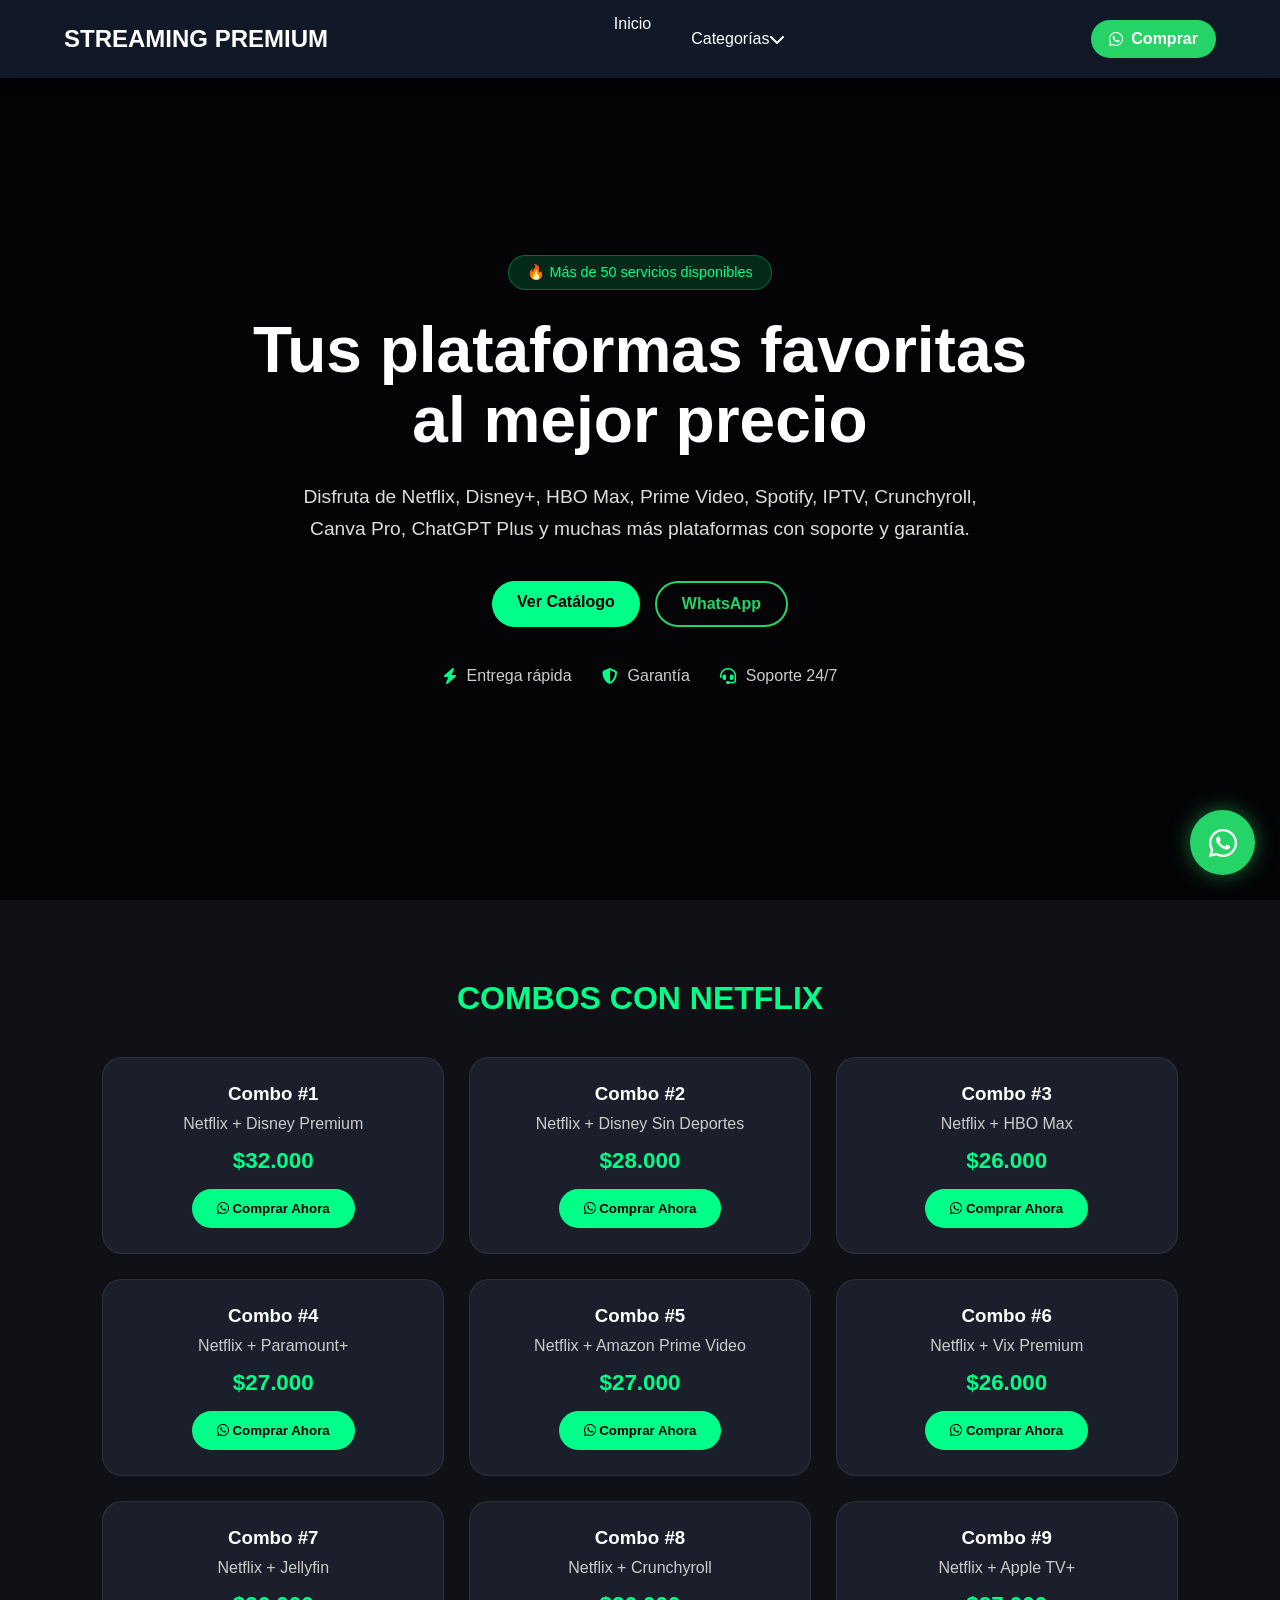
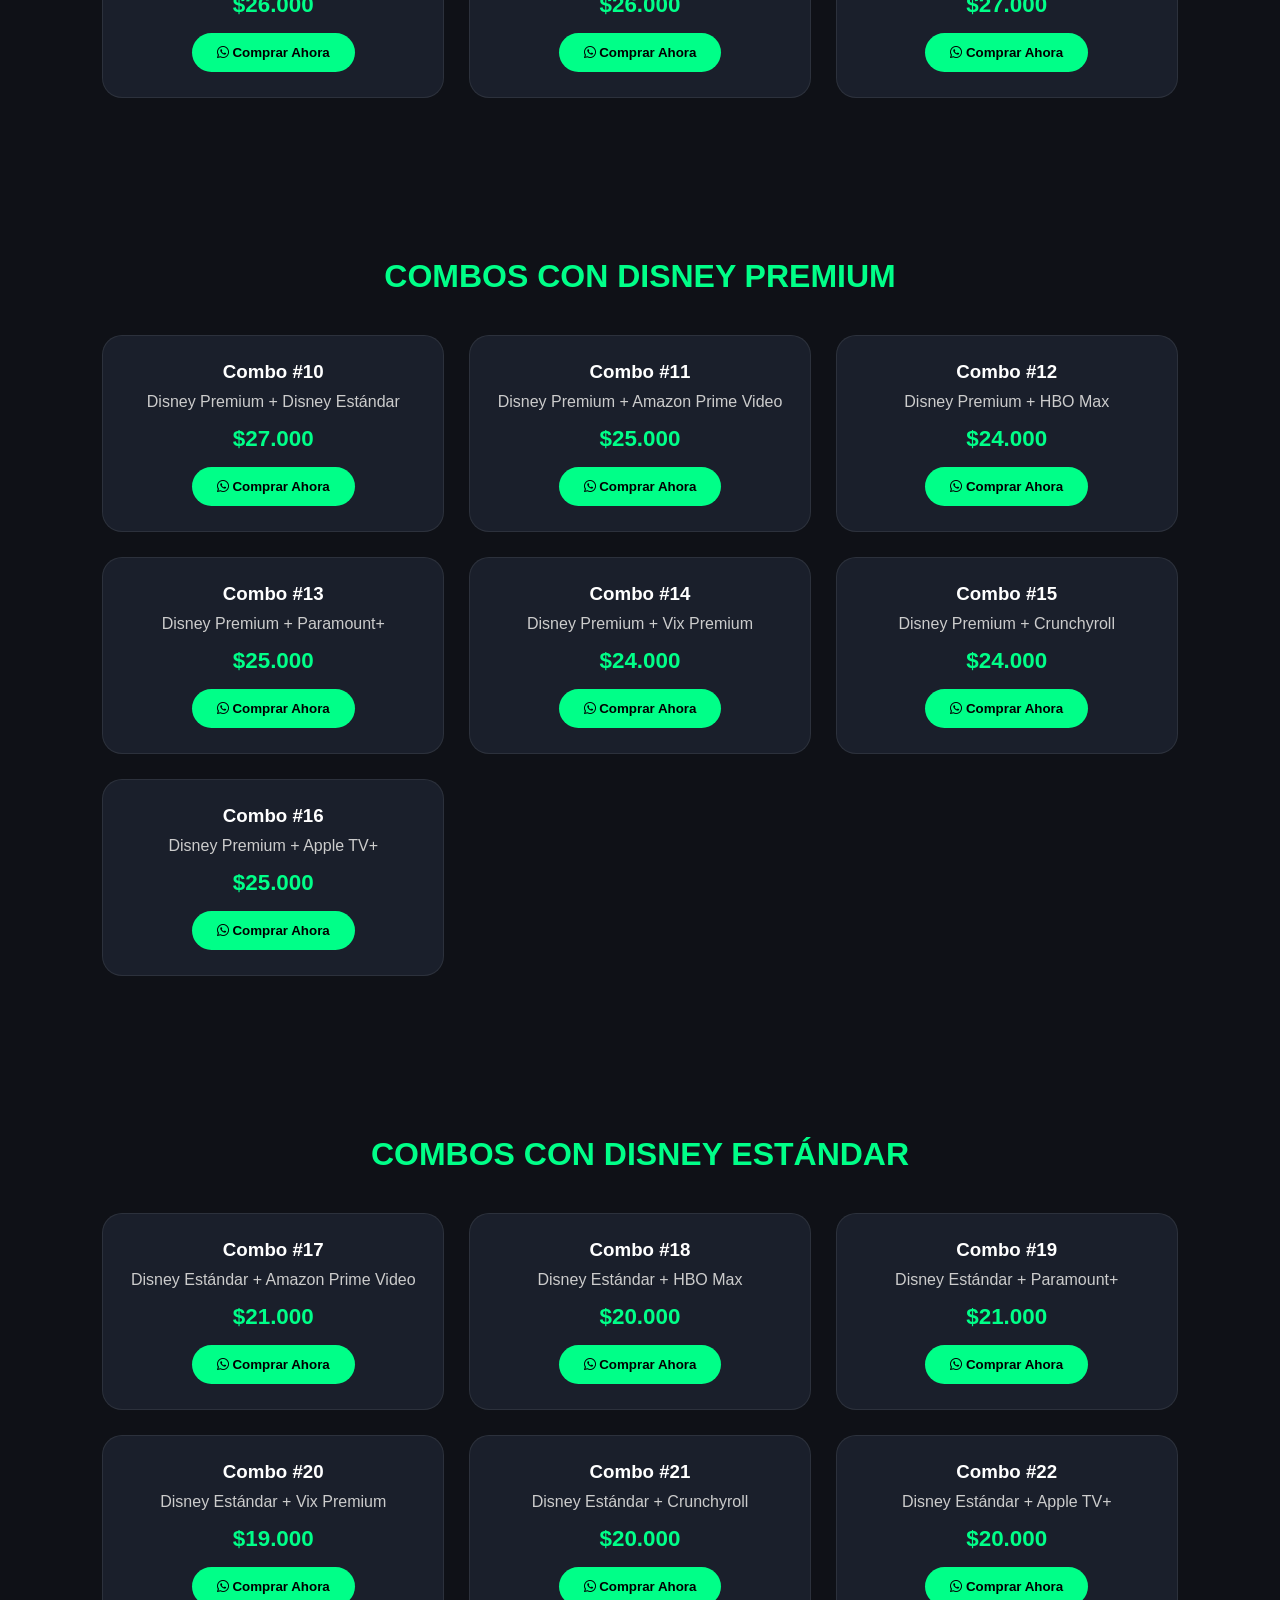
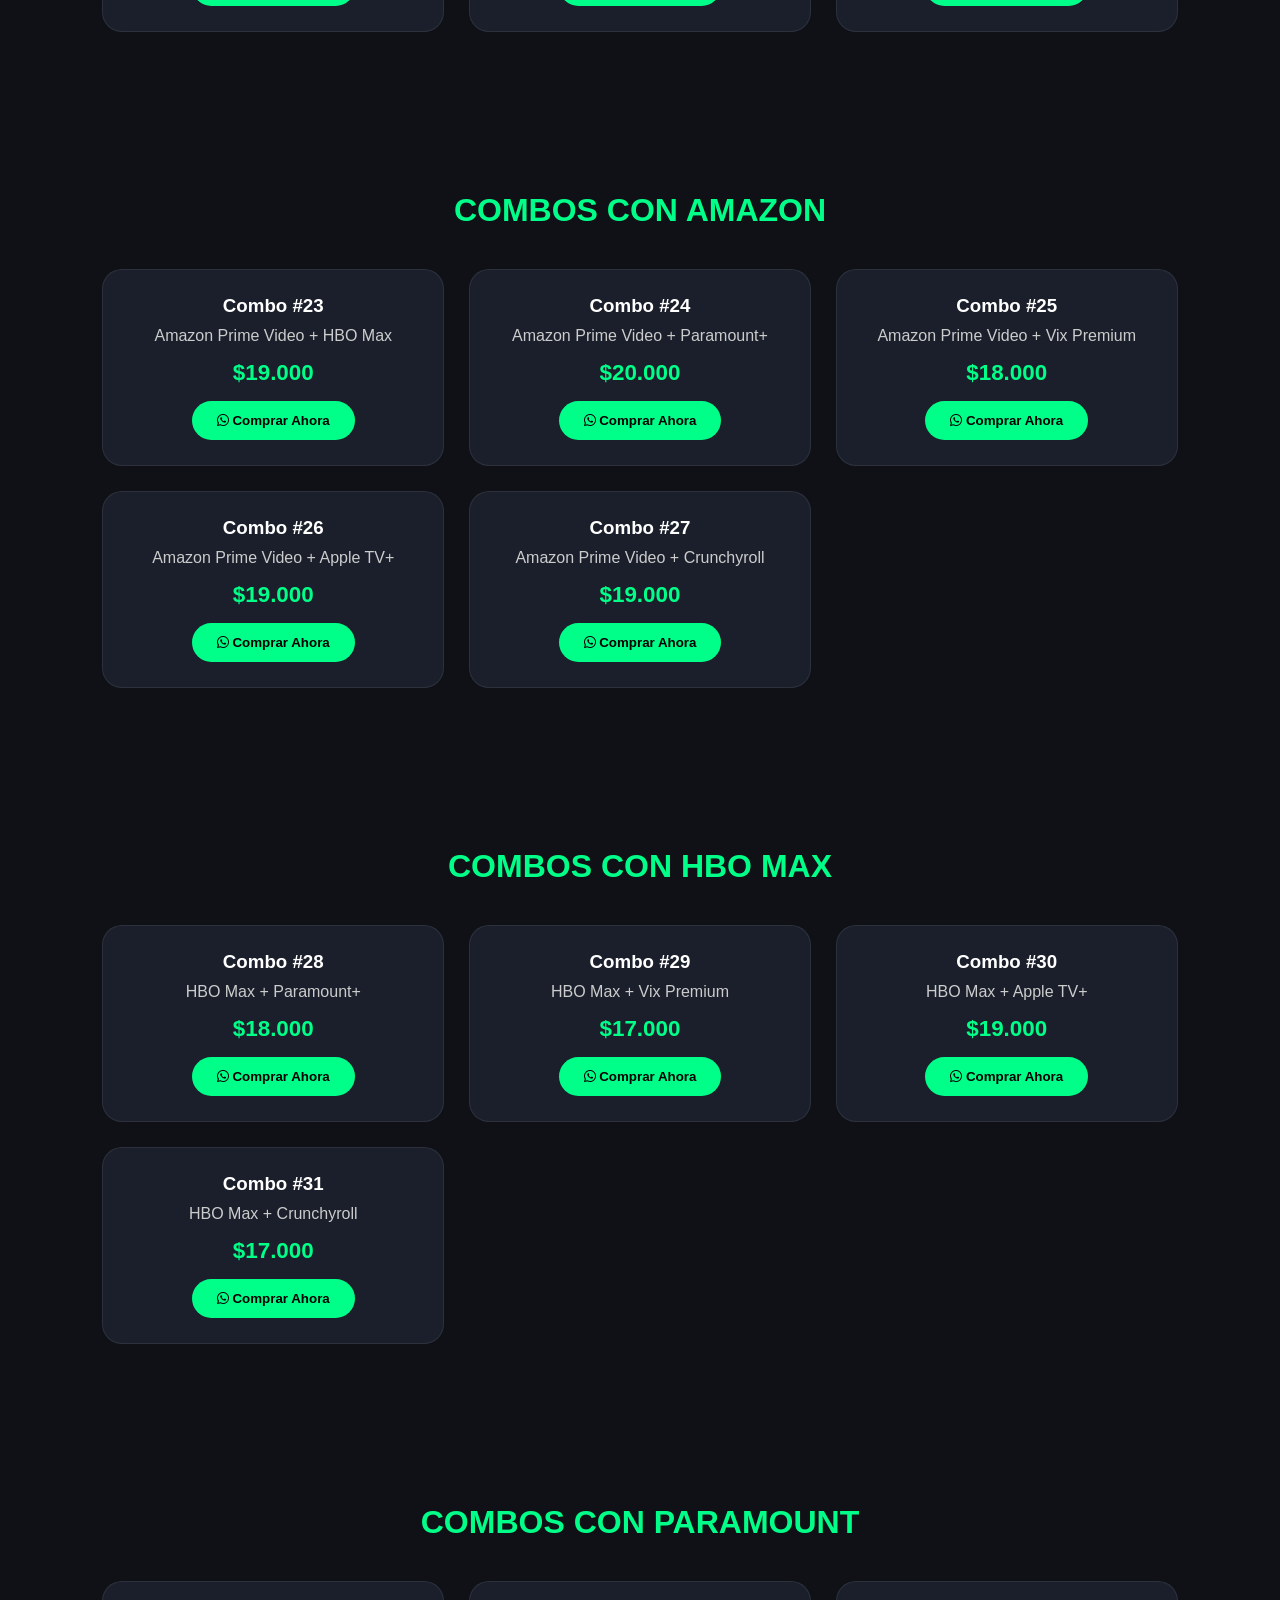
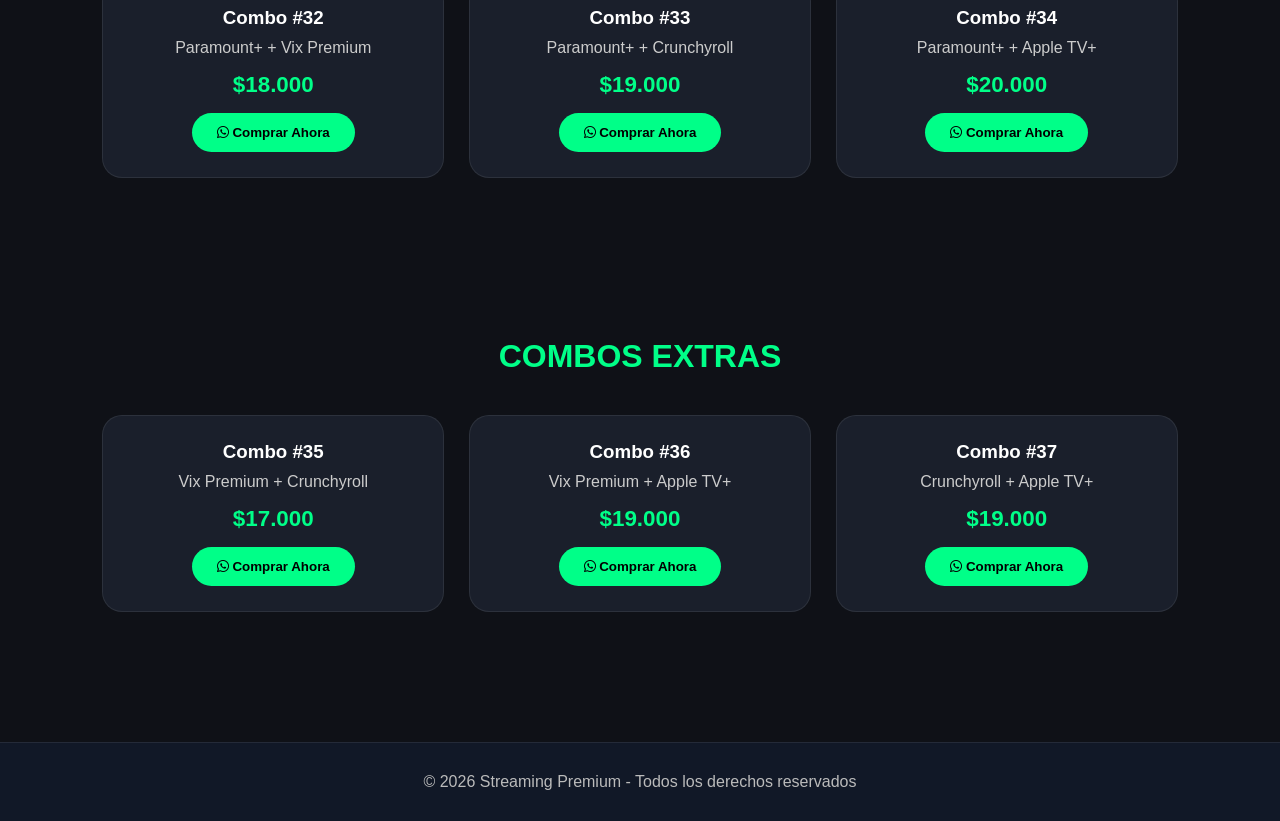
==== commit b00278e5: "cambios" ====
--- a/combos-x2.html
+++ b/combos-x2.html
@@ -4,111 +4,107 @@
 <head>
     <meta charset="UTF-8">
     <meta name="viewport" content="width=device-width, initial-scale=1.0">
+    <meta name="description" content="Combos de 2 plataformas de streaming (Netflix, Disney+, HBO Max, Amazon, Paramount+ y más) al mejor precio del mercado." />
     <title>Combos x2 Apps | Streaming Premium</title>
 
     <link rel="stylesheet" href="style.css">
 
     <link href="https://cdnjs.cloudflare.com/ajax/libs/font-awesome/6.5.1/css/all.min.css" rel="stylesheet">
+
+    <link rel="icon" href="multimedia/favicon.svg" type="image/svg+xml">
 </head>
 
 <body>
 
     <!-- HEADER -->
 
-    <header>
-
-        <div class="logo">
-            <a href="index.html">STREAMING PREMIUM</a>
-        </div>
-
-        <nav>
-
-            <ul>
-
-                <li>
-                    <a href="index.html" target="_blank">
-                        Inicio
-                    </a>
-                </li>
-
-                <li class="dropdown">
-
-                    <a href="#">
-                        Categorías
-                        <i class="fa-solid fa-chevron-down"></i>
-                    </a>
-
-                    <ul class="submenu">
-
-                        <li>
-                            <a href="pantalla-individual.html" target="_blank">
-                                Pantalla Individual
-                            </a>
-                        </li>
-
-                        <li>
-                            <a href="cuenta-completa.html" target="_blank">
-                                Cuenta Completa
-                            </a>
-                        </li>
-
-                        <li>
-                            <a href="combos-x2.html" target="_blank">
-                                Combos x2
-                            </a>
-                        </li>
-
-                        <li>
-                            <a href="combos-x3-netflix.html" target="_blank">
-                                Combos x3 con Netflix
-                            </a>
-                        </li>
-
-                        <li>
-                            <a href="combos-x3.html" target="_blank">
-                                Combos x3 sin Netflix
-                            </a>
-                        </li>
-
-                        <li>
-                            <a href="combos-x4-netflix.html" target="_blank">
-                                Combos x4 con Netflix
-                            </a>
-                        </li>
-
-                        <li>
-                            <a href="combos-x4.html" target="_blank">
-                                Combos x4 sin Netflix
-                            </a>
-                        </li>
-
-                        <li>
-                            <a href="combos-x5.html" target="_blank">
-                                Combos x5
-                            </a>
-                        </li>
-
-                        <li>
-                            <a href="combos-x6.html" target="_blank">
-                                Combos x6
-                            </a>
-                        </li>
-
-                    </ul>
-
-                </li>
-
+        <header>
+      <div class="logo">
+        <a href="index.html"> STREAMING PREMIUM </a>
+      </div>
+
+      <!-- BOTÓN MENÚ MÓVIL -->
+
+      <div class="menu-toggle" id="menu-toggle">
+        <i class="fa-solid fa-bars" aria-hidden="true"></i>
+      </div>
+
+      <!-- MENÚ -->
+
+      <nav id="nav-menu">
+        <ul>
+          <li>
+            <a href="index.html"> Inicio </a>
+          </li>
+
+          <li class="dropdown">
+            <div class="dropdown-header">
+              <span>Categorías</span>
+
+              <i class="fa-solid fa-chevron-down dropdown-toggle" aria-hidden="true"></i>
+            </div>
+
+            <ul class="submenu">
+              <li>
+                <a href="pantalla-individual.html">
+                  Pantalla Individual
+                </a>
+              </li>
+
+              <li>
+                <a href="cuenta-completa.html">
+                  Cuenta Completa
+                </a>
+              </li>
+
+              <li>
+                <a href="combos-x2.html"> Combos x2 </a>
+              </li>
+
+              <li>
+                <a href="combos-x3-netflix.html">
+                  Combos x3 con Netflix
+                </a>
+              </li>
+
+              <li>
+                <a href="combos-x3.html">
+                  Combos x3 sin Netflix
+                </a>
+              </li>
+
+              <li>
+                <a href="combos-x4-netflix.html">
+                  Combos x4 con Netflix
+                </a>
+              </li>
+
+              <li>
+                <a href="combos-x4.html">
+                  Combos x4 sin Netflix
+                </a>
+              </li>
+
+              <li>
+                <a href="combos-x5.html"> Combos x5 </a>
+              </li>
+
+              <li>
+                <a href="combos-x6.html"> Combos x6 </a>
+              </li>
             </ul>
-
-        </nav>
-
-        <a href="https://wa.me/573224717356" class="header-whatsapp" target="_blank">
-
-            <i class="fab fa-whatsapp"></i>
-            Comprar
-
-        </a>
-
+          </li>
+        </ul>
+      </nav>
+
+      <a
+        href="https://wa.me/573224717356"
+        class="header-whatsapp"
+        target="_blank"
+      >
+        <i class="fab fa-whatsapp" aria-hidden="true"></i>
+        Comprar
+      </a>
     </header>
 
     <!-- HERO -->
@@ -134,8 +130,8 @@
 
             <div class="hero-buttons">
 
-                <a href="pantalla-individual.html" class="btn">
-                    Ver Catálogo
+                <a href="#catalogo" class="btn">
+                    Ver Catálogo 
                 </a>
 
                 <a href="https://wa.me/573224717356" class="btn-whatsapp" target="_blank">
@@ -147,17 +143,17 @@
             <div class="hero-info">
 
                 <div>
-                    <i class="fa-solid fa-bolt"></i>
+                    <i aria-hidden="true" class="fa-solid fa-bolt"></i>
                     Entrega rápida
                 </div>
 
                 <div>
-                    <i class="fa-solid fa-shield-halved"></i>
+                    <i aria-hidden="true" class="fa-solid fa-shield-halved"></i>
                     Garantía
                 </div>
 
                 <div>
-                    <i class="fa-solid fa-headset"></i>
+                    <i aria-hidden="true" class="fa-solid fa-headset"></i>
                     Soporte 24/7
                 </div>
 
@@ -169,7 +165,7 @@
 
     <!-- COMBOS CON NETFLIX -->
 
-    <section class="planes">
+    <section class="planes" id="catalogo">
 
         <h2>COMBOS CON NETFLIX</h2>
 
@@ -180,7 +176,7 @@
                 <p>Netflix + Disney Premium</p>
                 <span>$32.000</span>
                 <button class="btn-comprar">
-                    <i class="fab fa-whatsapp"></i>
+                    <i aria-hidden="true" class="fab fa-whatsapp"></i>
                     Comprar Ahora
                 </button>
             </div>
@@ -190,7 +186,7 @@
                 <p>Netflix + Disney Sin Deportes</p>
                 <span>$28.000</span>
                 <button class="btn-comprar">
-                    <i class="fab fa-whatsapp"></i>
+                    <i aria-hidden="true" class="fab fa-whatsapp"></i>
                     Comprar Ahora
                 </button>
             </div>
@@ -200,7 +196,7 @@
                 <p>Netflix + HBO Max</p>
                 <span>$26.000</span>
                 <button class="btn-comprar">
-                    <i class="fab fa-whatsapp"></i>
+                    <i aria-hidden="true" class="fab fa-whatsapp"></i>
                     Comprar Ahora
                 </button>
             </div>
@@ -210,7 +206,7 @@
                 <p>Netflix + Paramount+</p>
                 <span>$27.000</span>
                 <button class="btn-comprar">
-                    <i class="fab fa-whatsapp"></i>
+                    <i aria-hidden="true" class="fab fa-whatsapp"></i>
                     Comprar Ahora
                 </button>
             </div>
@@ -220,7 +216,7 @@
                 <p>Netflix + Amazon Prime Video</p>
                 <span>$27.000</span>
                 <button class="btn-comprar">
-                    <i class="fab fa-whatsapp"></i>
+                    <i aria-hidden="true" class="fab fa-whatsapp"></i>
                     Comprar Ahora
                 </button>
             </div>
@@ -230,7 +226,7 @@
                 <p>Netflix + Vix Premium</p>
                 <span>$26.000</span>
                 <button class="btn-comprar">
-                    <i class="fab fa-whatsapp"></i>
+                    <i aria-hidden="true" class="fab fa-whatsapp"></i>
                     Comprar Ahora
                 </button>
             </div>
@@ -240,7 +236,7 @@
                 <p>Netflix + Jellyfin</p>
                 <span>$26.000</span>
                 <button class="btn-comprar">
-                    <i class="fab fa-whatsapp"></i>
+                    <i aria-hidden="true" class="fab fa-whatsapp"></i>
                     Comprar Ahora
                 </button>
             </div>
@@ -250,7 +246,7 @@
                 <p>Netflix + Crunchyroll</p>
                 <span>$26.000</span>
                 <button class="btn-comprar">
-                    <i class="fab fa-whatsapp"></i>
+                    <i aria-hidden="true" class="fab fa-whatsapp"></i>
                     Comprar Ahora
                 </button>
             </div>
@@ -260,7 +256,7 @@
                 <p>Netflix + Apple TV+</p>
                 <span>$27.000</span>
                 <button class="btn-comprar">
-                    <i class="fab fa-whatsapp"></i>
+                    <i aria-hidden="true" class="fab fa-whatsapp"></i>
                     Comprar Ahora
                 </button>
             </div>
@@ -283,7 +279,7 @@
                 <p>Disney Premium + Disney Estándar</p>
                 <span>$27.000</span>
                 <button class="btn-comprar">
-                    <i class="fab fa-whatsapp"></i>
+                    <i aria-hidden="true" class="fab fa-whatsapp"></i>
                     Comprar Ahora
                 </button>
             </div>
@@ -293,7 +289,7 @@
                 <p>Disney Premium + Amazon Prime Video</p>
                 <span>$25.000</span>
                 <button class="btn-comprar">
-                    <i class="fab fa-whatsapp"></i>
+                    <i aria-hidden="true" class="fab fa-whatsapp"></i>
                     Comprar Ahora
                 </button>
             </div>
@@ -303,7 +299,7 @@
                 <p>Disney Premium + HBO Max</p>
                 <span>$24.000</span>
                 <button class="btn-comprar">
-                    <i class="fab fa-whatsapp"></i>
+                    <i aria-hidden="true" class="fab fa-whatsapp"></i>
                     Comprar Ahora
                 </button>
             </div>
@@ -313,7 +309,7 @@
                 <p>Disney Premium + Paramount+</p>
                 <span>$25.000</span>
                 <button class="btn-comprar">
-                    <i class="fab fa-whatsapp"></i>
+                    <i aria-hidden="true" class="fab fa-whatsapp"></i>
                     Comprar Ahora
                 </button>
             </div>
@@ -323,7 +319,7 @@
                 <p>Disney Premium + Vix Premium</p>
                 <span>$24.000</span>
                 <button class="btn-comprar">
-                    <i class="fab fa-whatsapp"></i>
+                    <i aria-hidden="true" class="fab fa-whatsapp"></i>
                     Comprar Ahora
                 </button>
             </div>
@@ -333,7 +329,7 @@
                 <p>Disney Premium + Crunchyroll</p>
                 <span>$24.000</span>
                 <button class="btn-comprar">
-                    <i class="fab fa-whatsapp"></i>
+                    <i aria-hidden="true" class="fab fa-whatsapp"></i>
                     Comprar Ahora
                 </button>
             </div>
@@ -343,7 +339,7 @@
                 <p>Disney Premium + Apple TV+</p>
                 <span>$25.000</span>
                 <button class="btn-comprar">
-                    <i class="fab fa-whatsapp"></i>
+                    <i aria-hidden="true" class="fab fa-whatsapp"></i>
                     Comprar Ahora
                 </button>
             </div>
@@ -365,7 +361,7 @@
                 <p>Disney Estándar + Amazon Prime Video</p>
                 <span>$21.000</span>
                 <button class="btn-comprar">
-                    <i class="fab fa-whatsapp"></i>
+                    <i aria-hidden="true" class="fab fa-whatsapp"></i>
                     Comprar Ahora
                 </button>
             </div>
@@ -375,7 +371,7 @@
                 <p>Disney Estándar + HBO Max</p>
                 <span>$20.000</span>
                 <button class="btn-comprar">
-                    <i class="fab fa-whatsapp"></i>
+                    <i aria-hidden="true" class="fab fa-whatsapp"></i>
                     Comprar Ahora
                 </button>
             </div>
@@ -385,7 +381,7 @@
                 <p>Disney Estándar + Paramount+</p>
                 <span>$21.000</span>
                 <button class="btn-comprar">
-                    <i class="fab fa-whatsapp"></i>
+                    <i aria-hidden="true" class="fab fa-whatsapp"></i>
                     Comprar Ahora
                 </button>
             </div>
@@ -395,7 +391,7 @@
                 <p>Disney Estándar + Vix Premium</p>
                 <span>$19.000</span>
                 <button class="btn-comprar">
-                    <i class="fab fa-whatsapp"></i>
+                    <i aria-hidden="true" class="fab fa-whatsapp"></i>
                     Comprar Ahora
                 </button>
             </div>
@@ -405,7 +401,7 @@
                 <p>Disney Estándar + Crunchyroll</p>
                 <span>$20.000</span>
                 <button class="btn-comprar">
-                    <i class="fab fa-whatsapp"></i>
+                    <i aria-hidden="true" class="fab fa-whatsapp"></i>
                     Comprar Ahora
                 </button>
             </div>
@@ -415,7 +411,7 @@
                 <p>Disney Estándar + Apple TV+</p>
                 <span>$20.000</span>
                 <button class="btn-comprar">
-                    <i class="fab fa-whatsapp"></i>
+                    <i aria-hidden="true" class="fab fa-whatsapp"></i>
                     Comprar Ahora
                 </button>
             </div>
@@ -437,7 +433,7 @@
                 <p>Amazon Prime Video + HBO Max</p>
                 <span>$19.000</span>
                 <button class="btn-comprar">
-                    <i class="fab fa-whatsapp"></i>
+                    <i aria-hidden="true" class="fab fa-whatsapp"></i>
                     Comprar Ahora
                 </button>
             </div>
@@ -447,7 +443,7 @@
                 <p>Amazon Prime Video + Paramount+</p>
                 <span>$20.000</span>
                 <button class="btn-comprar">
-                    <i class="fab fa-whatsapp"></i>
+                    <i aria-hidden="true" class="fab fa-whatsapp"></i>
                     Comprar Ahora
                 </button>
             </div>
@@ -457,7 +453,7 @@
                 <p>Amazon Prime Video + Vix Premium</p>
                 <span>$18.000</span>
                 <button class="btn-comprar">
-                    <i class="fab fa-whatsapp"></i>
+                    <i aria-hidden="true" class="fab fa-whatsapp"></i>
                     Comprar Ahora
                 </button>
             </div>
@@ -467,7 +463,7 @@
                 <p>Amazon Prime Video + Apple TV+</p>
                 <span>$19.000</span>
                 <button class="btn-comprar">
-                    <i class="fab fa-whatsapp"></i>
+                    <i aria-hidden="true" class="fab fa-whatsapp"></i>
                     Comprar Ahora
                 </button>
             </div>
@@ -477,7 +473,7 @@
                 <p>Amazon Prime Video + Crunchyroll</p>
                 <span>$19.000</span>
                 <button class="btn-comprar">
-                    <i class="fab fa-whatsapp"></i>
+                    <i aria-hidden="true" class="fab fa-whatsapp"></i>
                     Comprar Ahora
                 </button>
             </div>
@@ -499,7 +495,7 @@
                 <p>HBO Max + Paramount+</p>
                 <span>$18.000</span>
                 <button class="btn-comprar">
-                    <i class="fab fa-whatsapp"></i>
+                    <i aria-hidden="true" class="fab fa-whatsapp"></i>
                     Comprar Ahora
                 </button>
             </div>
@@ -509,7 +505,7 @@
                 <p>HBO Max + Vix Premium</p>
                 <span>$17.000</span>
                 <button class="btn-comprar">
-                    <i class="fab fa-whatsapp"></i>
+                    <i aria-hidden="true" class="fab fa-whatsapp"></i>
                     Comprar Ahora
                 </button>
             </div>
@@ -519,7 +515,7 @@
                 <p>HBO Max + Apple TV+</p>
                 <span>$19.000</span>
                 <button class="btn-comprar">
-                    <i class="fab fa-whatsapp"></i>
+                    <i aria-hidden="true" class="fab fa-whatsapp"></i>
                     Comprar Ahora
                 </button>
             </div>
@@ -529,7 +525,7 @@
                 <p>HBO Max + Crunchyroll</p>
                 <span>$17.000</span>
                 <button class="btn-comprar">
-                    <i class="fab fa-whatsapp"></i>
+                    <i aria-hidden="true" class="fab fa-whatsapp"></i>
                     Comprar Ahora
                 </button>
             </div>
@@ -551,7 +547,7 @@
                 <p>Paramount+ + Vix Premium</p>
                 <span>$18.000</span>
                 <button class="btn-comprar">
-                    <i class="fab fa-whatsapp"></i>
+                    <i aria-hidden="true" class="fab fa-whatsapp"></i>
                     Comprar Ahora
                 </button>
             </div>
@@ -561,7 +557,7 @@
                 <p>Paramount+ + Crunchyroll</p>
                 <span>$19.000</span>
                 <button class="btn-comprar">
-                    <i class="fab fa-whatsapp"></i>
+                    <i aria-hidden="true" class="fab fa-whatsapp"></i>
                     Comprar Ahora
                 </button>
             </div>
@@ -571,7 +567,7 @@
                 <p>Paramount+ + Apple TV+</p>
                 <span>$20.000</span>
                 <button class="btn-comprar">
-                    <i class="fab fa-whatsapp"></i>
+                    <i aria-hidden="true" class="fab fa-whatsapp"></i>
                     Comprar Ahora
                 </button>
             </div>
@@ -593,7 +589,7 @@
                 <p>Vix Premium + Crunchyroll</p>
                 <span>$17.000</span>
                 <button class="btn-comprar">
-                    <i class="fab fa-whatsapp"></i>
+                    <i aria-hidden="true" class="fab fa-whatsapp"></i>
                     Comprar Ahora
                 </button>
             </div>
@@ -603,7 +599,7 @@
                 <p>Vix Premium + Apple TV+</p>
                 <span>$19.000</span>
                 <button class="btn-comprar">
-                    <i class="fab fa-whatsapp"></i>
+                    <i aria-hidden="true" class="fab fa-whatsapp"></i>
                     Comprar Ahora
                 </button>
             </div>
@@ -613,7 +609,7 @@
                 <p>Crunchyroll + Apple TV+</p>
                 <span>$19.000</span>
                 <button class="btn-comprar">
-                    <i class="fab fa-whatsapp"></i>
+                    <i aria-hidden="true" class="fab fa-whatsapp"></i>
                     Comprar Ahora
                 </button>
             </div>
@@ -630,8 +626,8 @@
 
     <!-- BOTÓN WHATSAPP -->
 
-    <a href="https://wa.me/573224717356" class="whatsapp">
-        <i class="fab fa-whatsapp"></i>
+    <a href="https://wa.me/573224717356" class="whatsapp" target="_blank">
+        <i aria-hidden="true" class="fab fa-whatsapp"></i>
     </a>
 
     <script src="script.js"></script>
--- a/style.css
+++ b/style.css
@@ -2,262 +2,296 @@
    RESET GENERAL
 ========================= */
 
-*{
-    margin:0;
-    padding:0;
-    box-sizing:border-box;
-    font-family:'Segoe UI', Tahoma, Geneva, Verdana, sans-serif;
-    scroll-behavior:smooth;
-}
-
-body{
-    background:#0f1117;
-    color:#fff;
-    overflow-x:hidden;
+* {
+  margin: 0;
+  padding: 0;
+  box-sizing: border-box;
+  font-family: "Segoe UI", Tahoma, Geneva, Verdana, sans-serif;
+  scroll-behavior: smooth;
+}
+
+html {
+  scroll-behavior: smooth;
+}
+
+body {
+  background: #0f1117;
+  color: #fff;
+  overflow-x: hidden;
 }
 
 /* =========================
    HEADER
 ========================= */
 
-header{
-    position:fixed;
-    top:0;
-    left:0;
-    width:100%;
-    background:#111827;
-    display:flex;
-    justify-content:space-between;
-    align-items:center;
-    padding:15px 5%;
-    z-index:1000;
-    box-shadow:0 4px 15px rgba(0,0,0,.4);
-}
-
-.logo{
-    font-size:1.5rem;
-    font-weight:bold;
-    color:#00ff88;
-    white-space:nowrap;
-}
-
-.logo a{
-    text-decoration:none;
-    color:white;
-    font-weight:bold;
-}
-
-nav ul{
-    list-style:none;
-    display:flex;
-    gap:20px;
-    flex-wrap:wrap;
-}
-
-nav ul li a{
-    color:white;
-    text-decoration:none;
-    font-weight:500;
-    transition:.3s;
-}
-
-nav ul li a:hover{
-    color:#00ff88;
-}
-
-/* =========================
-   MENÚ DESPLEGABLE
-========================= */
-
-.dropdown{
-    position:relative;
-}
-
-.submenu{
-    position:absolute;
-    top:100%;
-    left:0;
-    background:#1a1f2b;
-    min-width:260px;
-    display:none;
-    flex-direction:column;
-    padding:10px 0;
-    border-radius:12px;
-    box-shadow:0 10px 25px rgba(0,0,0,.4);
-    z-index:1000;
-}
-
-.submenu li{
-    list-style:none;
-    width:100%;
-}
-
-.submenu a{
-    display:block;
-    padding:12px 20px;
-    color:white;
-    text-decoration:none;
-    transition:.3s;
-}
-
-.submenu a:hover{
-    background:#00ff88;
-    color:#000;
-}
-
-.dropdown:hover .submenu{
-    display:flex;
+header {
+  position: fixed;
+  top: 0;
+  left: 0;
+  width: 100%;
+  background: #111827;
+  display: flex;
+  justify-content: space-between;
+  align-items: center;
+  padding: 15px 5%;
+  z-index: 1000;
+  box-shadow: 0 4px 15px rgba(0, 0, 0, 0.4);
+}
+
+.logo {
+  font-size: 1.5rem;
+  font-weight: bold;
+  color: #00ff88;
+  white-space: nowrap;
+}
+
+.logo a {
+  text-decoration: none;
+  color: white;
+  font-weight: bold;
+}
+
+nav ul {
+  list-style: none;
+  display: flex;
+  gap: 20px;
+  flex-wrap: wrap;
+}
+
+nav ul li a {
+  color: white;
+  text-decoration: none;
+  font-weight: 500;
+  transition: 0.3s;
+}
+
+nav ul li a:hover {
+  color: #00ff88;
+}
+
+/* =========================
+   MENÚ DESPLEGABLE (escritorio)
+========================= */
+
+.dropdown {
+  position: relative;
+}
+
+.dropdown-header {
+  display: flex;
+  justify-content: space-between;
+  align-items: center;
+  padding: 15px 20px;
+  cursor: pointer;
+  color: #fff;
+}
+
+.dropdown-toggle {
+  cursor: pointer;
+  transition: 0.3s;
+}
+
+.dropdown.open .dropdown-toggle {
+  transform: rotate(180deg);
+}
+
+.submenu {
+  position: absolute;
+  top: 100%;
+  left: 0;
+  background: #1a1f2b;
+  min-width: 260px;
+  display: none;
+  flex-direction: column;
+  padding: 10px 0;
+  border-radius: 12px;
+  box-shadow: 0 10px 25px rgba(0, 0, 0, 0.4);
+  z-index: 1000;
+}
+
+.submenu li {
+  list-style: none;
+  width: 100%;
+}
+
+.submenu a {
+  display: block;
+  padding: 12px 20px;
+  color: white;
+  text-decoration: none;
+  transition: 0.3s;
+}
+
+.submenu a:hover {
+  background: #00ff88;
+  color: #000;
+}
+
+/* SOLO escritorio */
+@media (min-width: 769px) {
+  .dropdown:hover .submenu {
+    display: flex;
+  }
+}
+
+/* Flecha giratoria */
+.dropdown > a .fa-chevron-down {
+  transition: transform 0.3s;
+}
+
+.dropdown.open > a .fa-chevron-down {
+  transform: rotate(180deg);
 }
 
 /* BOTÓN WHATSAPP HEADER */
 
-.header-whatsapp{
-    background:#25D366;
-    color:white;
-    text-decoration:none;
-    padding:10px 18px;
-    border-radius:30px;
-    font-weight:bold;
-    display:flex;
-    align-items:center;
-    gap:8px;
-    transition:.3s;
-}
-
-.header-whatsapp:hover{
-    transform:translateY(-2px);
-    background:#1ebe5d;
+.header-whatsapp {
+  background: #25d366;
+  color: white;
+  text-decoration: none;
+  padding: 10px 18px;
+  border-radius: 30px;
+  font-weight: bold;
+  display: flex;
+  align-items: center;
+  gap: 8px;
+  transition: 0.3s;
+}
+
+.header-whatsapp:hover {
+  transform: translateY(-2px);
+  background: #1ebe5d;
 }
 
 /* =========================
    MENÚ HAMBURGUESA (botón)
 ========================= */
 
-.menu-toggle{
-    display:none;
-    font-size:1.8rem;
-    cursor:pointer;
-    color:white;
+.menu-toggle {
+  display: none;
+  font-size: 1.8rem;
+  cursor: pointer;
+  color: white;
 }
 
 /* =========================
    HERO PRINCIPAL
 ========================= */
 
-.hero{
-    min-height:100vh;
-    display:flex;
-    justify-content:center;
-    align-items:center;
-    text-align:center;
-    padding:90px 20px 50px;
-
-    background:
-        linear-gradient(rgba(0,0,0,.75), rgba(0,0,0,.75)),
-        url('https://images.unsplash.com/photo-1522869635100-9f4c5e86aa37?auto=format&fit=crop&w=1600&q=80');
-
-    background-size:cover;
-    background-position:center;
-}
-
-.hero-content{
-    max-width:800px;
-}
-
-.hero-badge{
-    display:inline-block;
-    background:rgba(0,255,136,.15);
-    color:#00ff88;
-    padding:8px 18px;
-    border-radius:30px;
-    margin-bottom:25px;
-    font-size:.9rem;
-    border:1px solid rgba(0,255,136,.3);
-}
-
-.hero h1{
-    font-size:4rem;
-    line-height:1.1;
-    margin-bottom:25px;
-}
-
-.hero p{
-    max-width:700px;
-    margin:0 auto 35px;
-    font-size:1.2rem;
-    color:#ddd;
-    line-height:1.7;
-}
-
-.hero-buttons{
-    display:flex;
-    justify-content:center;
-    gap:15px;
-    flex-wrap:wrap;
-    margin-bottom:40px;
-}
-
-.btn-whatsapp{
-    background:transparent;
-    border:2px solid #25D366;
-    color:#25D366;
-    padding:12px 25px;
-    border-radius:30px;
-    text-decoration:none;
-    font-weight:bold;
-    transition:.3s;
-}
-
-.btn-whatsapp:hover{
-    background:#25D366;
-    color:#fff;
-}
-
-.hero-info{
-    display:flex;
-    justify-content:center;
-    gap:30px;
-    flex-wrap:wrap;
-}
-
-.hero-info div{
-    display:flex;
-    align-items:center;
-    gap:10px;
-    color:#ccc;
-}
-
-.hero-info i{
-    color:#00ff88;
+.hero {
+  min-height: 100vh;
+  display: flex;
+  justify-content: center;
+  align-items: center;
+  text-align: center;
+  padding: 90px 20px 50px;
+
+  background:
+    linear-gradient(rgba(0, 0, 0, 0.75), rgba(0, 0, 0, 0.75)),
+    url("https://images.unsplash.com/photo-1522869635100-9f4c5e86aa37?auto=format&fit=crop&w=1600&q=80");
+
+  background-size: cover;
+  background-position: center;
+}
+
+.hero-content {
+  max-width: 800px;
+}
+
+.hero-badge {
+  display: inline-block;
+  background: rgba(0, 255, 136, 0.15);
+  color: #00ff88;
+  padding: 8px 18px;
+  border-radius: 30px;
+  margin-bottom: 25px;
+  font-size: 0.9rem;
+  border: 1px solid rgba(0, 255, 136, 0.3);
+}
+
+.hero h1 {
+  font-size: 4rem;
+  line-height: 1.1;
+  margin-bottom: 25px;
+}
+
+.hero p {
+  max-width: 700px;
+  margin: 0 auto 35px;
+  font-size: 1.2rem;
+  color: #ddd;
+  line-height: 1.7;
+}
+
+.hero-buttons {
+  display: flex;
+  justify-content: center;
+  gap: 15px;
+  flex-wrap: wrap;
+  margin-bottom: 40px;
+}
+
+.btn-whatsapp {
+  background: transparent;
+  border: 2px solid #25d366;
+  color: #25d366;
+  padding: 12px 25px;
+  border-radius: 30px;
+  text-decoration: none;
+  font-weight: bold;
+  transition: 0.3s;
+}
+
+.btn-whatsapp:hover {
+  background: #25d366;
+  color: #fff;
+}
+
+.hero-info {
+  display: flex;
+  justify-content: center;
+  gap: 30px;
+  flex-wrap: wrap;
+}
+
+.hero-info div {
+  display: flex;
+  align-items: center;
+  gap: 10px;
+  color: #ccc;
+}
+
+.hero-info i {
+  color: #00ff88;
 }
 
 /* =========================
    HERO SECUNDARIO
 ========================= */
 
-.hero-secundario{
-    min-height:40vh;
-    display:flex;
-    justify-content:center;
-    align-items:center;
-    text-align:center;
-    padding-top:120px;
-
-    background:
-        linear-gradient(rgba(0,0,0,.8), rgba(0,0,0,.8)),
-        url('https://images.unsplash.com/photo-1574375927938-d5a98e8ffe85');
-
-    background-size:cover;
-    background-position:center;
-}
-
-.hero-secundario h1{
-    font-size:2.8rem;
-    margin-bottom:15px;
-}
-
-.hero-secundario p{
-    color:#ddd;
+.hero-secundario {
+  min-height: 40vh;
+  display: flex;
+  justify-content: center;
+  align-items: center;
+  text-align: center;
+  padding-top: 120px;
+
+  background:
+    linear-gradient(rgba(0, 0, 0, 0.8), rgba(0, 0, 0, 0.8)),
+    url("https://images.unsplash.com/photo-1574375927938-d5a98e8ffe85");
+
+  background-size: cover;
+  background-position: center;
+}
+
+.hero-secundario h1 {
+  font-size: 2.8rem;
+  margin-bottom: 15px;
+}
+
+.hero-secundario p {
+  color: #ddd;
 }
 
 /* =========================
@@ -265,342 +299,345 @@
 ========================= */
 
 .btn,
-button{
-    background:#00ff88;
-    color:#000;
-    border:none;
-    padding:12px 25px;
-    border-radius:30px;
-    cursor:pointer;
-    font-weight:bold;
-    transition:.3s;
-    text-decoration:none;
-    display:inline-block;
+button {
+  background: #00ff88;
+  color: #000;
+  border: none;
+  padding: 12px 25px;
+  border-radius: 30px;
+  cursor: pointer;
+  font-weight: bold;
+  transition: 0.3s;
+  text-decoration: none;
+  display: inline-block;
 }
 
 .btn:hover,
-button:hover{
-    background:#00d974;
-    transform:translateY(-3px);
+button:hover {
+  background: #00d974;
+  transform: translateY(-3px);
 }
 
 /* =========================
    SECCIONES
 ========================= */
 
-section{
-    padding:80px 8%;
-}
-
-section h2{
-    text-align:center;
-    margin-bottom:40px;
-    font-size:2rem;
-    color:#00ff88;
+section {
+  padding: 80px 8%;
+}
+
+section h2 {
+  text-align: center;
+  margin-bottom: 40px;
+  font-size: 2rem;
+  color: #00ff88;
 }
 
 /* =========================
    CATEGORÍAS
 ========================= */
 
-.categorias-subtitulo{
-    max-width:700px;
-    margin:0 auto 40px;
-    text-align:center;
-    color:#ccc;
-    line-height:1.6;
-}
-
-.grupo-titulo{
-    color:#00ff88;
-    margin:50px 0 25px;
-    text-align:center;
-    font-size:1.4rem;
-}
-
-.categoria-badge{
-    display:inline-block;
-    padding:5px 12px;
-    border-radius:20px;
-    background:#00ff88;
-    color:#000;
-    font-size:.8rem;
-    font-weight:bold;
-    margin-bottom:15px;
-}
-
-.btn-card{
-    display:inline-block;
-    margin-top:15px;
-    padding:10px 20px;
-    background:#00ff88;
-    color:#000;
-    text-decoration:none;
-    border-radius:30px;
-    font-weight:bold;
-}
-
-.card-destacada{
-    position:relative;
-    border:2px solid #00ff88;
-}
-
-.mas-vendido{
-    position:absolute;
-    top:15px;
-    right:15px;
-    background:#00ff88;
-    color:#000;
-    padding:5px 10px;
-    border-radius:20px;
-    font-size:.75rem;
-    font-weight:bold;
+.categorias-subtitulo {
+  max-width: 700px;
+  margin: 0 auto 40px;
+  text-align: center;
+  color: #ccc;
+  line-height: 1.6;
+}
+
+#catalogo {
+  scroll-margin-top: 100px;
+}
+
+.grupo-titulo {
+  color: #00ff88;
+  margin: 50px 0 25px;
+  text-align: center;
+  font-size: 1.4rem;
+}
+
+.categoria-badge {
+  display: inline-block;
+  padding: 5px 12px;
+  border-radius: 20px;
+  background: #00ff88;
+  color: #000;
+  font-size: 0.8rem;
+  font-weight: bold;
+  margin-bottom: 15px;
+}
+
+.btn-card {
+  display: inline-block;
+  margin-top: 15px;
+  padding: 10px 20px;
+  background: #00ff88;
+  color: #000;
+  text-decoration: none;
+  border-radius: 30px;
+  font-weight: bold;
+}
+
+.card-destacada {
+  position: relative;
+  border: 2px solid #00ff88;
+}
+
+.mas-vendido {
+  position: absolute;
+  top: 15px;
+  right: 15px;
+  background: #00ff88;
+  color: #000;
+  padding: 5px 10px;
+  border-radius: 20px;
+  font-size: 0.75rem;
+  font-weight: bold;
 }
 
 /* =========================
    CARDS
 ========================= */
 
-.cards{
-    display:grid;
-    grid-template-columns:repeat(auto-fit,minmax(260px,1fr));
-    gap:25px;
-}
-
-.card{
-    background:#1a1f2b;
-    border-radius:20px;
-    padding:25px;
-    text-align:center;
-    transition:.3s;
-    border:1px solid rgba(255,255,255,.08);
-}
-
-.card:hover{
-    transform:translateY(-8px);
-    box-shadow:0 10px 25px rgba(0,255,136,.15);
-}
-
-.card img{
-    width:100px;
-    height:100px;
-    object-fit:contain;
-    margin-bottom:15px;
-}
-
-.card h3{
-    margin-bottom:10px;
-    color:#fff;
-}
-
-.card p{
-    color:#ccc;
-    margin-bottom:15px;
-}
-
-.card span{
-    display:block;
-    font-size:1.4rem;
-    color:#00ff88;
-    font-weight:bold;
-    margin-bottom:15px;
+.cards {
+  display: grid;
+  grid-template-columns: repeat(auto-fit, minmax(260px, 1fr));
+  gap: 25px;
+}
+
+.card {
+  background: #1a1f2b;
+  border-radius: 20px;
+  padding: 25px;
+  text-align: center;
+  transition: 0.3s;
+  border: 1px solid rgba(255, 255, 255, 0.08);
+}
+
+.card:hover {
+  transform: translateY(-8px);
+  box-shadow: 0 10px 25px rgba(0, 255, 136, 0.15);
+}
+
+.card img {
+  width: 100px;
+  height: 100px;
+  object-fit: contain;
+  margin-bottom: 15px;
+}
+
+.card h3 {
+  margin-bottom: 10px;
+  color: #fff;
+}
+
+.card p {
+  color: #ccc;
+  margin-bottom: 15px;
+}
+
+.card span {
+  display: block;
+  font-size: 1.4rem;
+  color: #00ff88;
+  font-weight: bold;
+  margin-bottom: 15px;
 }
 
 /* =========================
    ESTADÍSTICAS
 ========================= */
 
-.stats{
-    display:flex;
-    justify-content:center;
-    gap:50px;
-    flex-wrap:wrap;
-    text-align:center;
-}
-
-.stat{
-    background:#1a1f2b;
-    padding:30px;
-    border-radius:15px;
-    min-width:180px;
-}
-
-.stat h3{
-    color:#00ff88;
-    font-size:2rem;
-    margin-bottom:10px;
+.stats {
+  display: flex;
+  justify-content: center;
+  gap: 50px;
+  flex-wrap: wrap;
+  text-align: center;
+}
+
+.stat {
+  background: #1a1f2b;
+  padding: 30px;
+  border-radius: 15px;
+  min-width: 180px;
+}
+
+.stat h3 {
+  color: #00ff88;
+  font-size: 2rem;
+  margin-bottom: 10px;
 }
 
 /* =========================
    TESTIMONIOS
 ========================= */
 
-.reviews{
-    display:grid;
-    grid-template-columns:repeat(auto-fit,minmax(250px,1fr));
-    gap:25px;
-}
-
-.review{
-    background:#1a1f2b;
-    padding:25px;
-    border-radius:15px;
-}
-
-.review p{
-    margin-top:10px;
-    color:#ddd;
+.reviews {
+  display: grid;
+  grid-template-columns: repeat(auto-fit, minmax(250px, 1fr));
+  gap: 25px;
+}
+
+.review {
+  background: #1a1f2b;
+  padding: 25px;
+  border-radius: 15px;
+}
+
+.review p {
+  margin-top: 10px;
+  color: #ddd;
 }
 
 /* =========================
    BENEFICIOS
 ========================= */
 
-.beneficios{
-    padding:80px 20px;
-    text-align:center;
-}
-
-.beneficios h2{
-    font-size:2.2rem;
-    margin-bottom:15px;
-}
-
-.beneficios-subtitulo{
-    max-width:700px;
-    margin:0 auto 50px;
-    color:#bdbdbd;
-    font-size:1rem;
-}
-
-.beneficios-grid{
-    display:grid;
-    grid-template-columns:repeat(auto-fit,minmax(250px,1fr));
-    gap:25px;
-    max-width:1200px;
-    margin:auto;
-}
-
-.beneficio{
-    background:#1b1b1b;
-    padding:30px;
-    border-radius:15px;
-    transition:.3s;
-    border:1px solid rgba(255,255,255,.08);
-}
-
-.beneficio:hover{
-    transform:translateY(-8px);
-    border-color:#25d366;
-}
-
-.beneficio i{
-    font-size:2.5rem;
-    color:#25d366;
-    margin-bottom:15px;
-}
-
-.beneficio h3{
-    margin-bottom:10px;
-}
-
-.beneficio p{
-    color:#bdbdbd;
-    line-height:1.6;
+.beneficios {
+  padding: 80px 20px;
+  text-align: center;
+}
+
+.beneficios h2 {
+  font-size: 2.2rem;
+  margin-bottom: 15px;
+}
+
+.beneficios-subtitulo {
+  max-width: 700px;
+  margin: 0 auto 50px;
+  color: #bdbdbd;
+  font-size: 1rem;
+}
+
+.beneficios-grid {
+  display: grid;
+  grid-template-columns: repeat(auto-fit, minmax(250px, 1fr));
+  gap: 25px;
+  max-width: 1200px;
+  margin: auto;
+}
+
+.beneficio {
+  background: #1b1b1b;
+  padding: 30px;
+  border-radius: 15px;
+  transition: 0.3s;
+  border: 1px solid rgba(255, 255, 255, 0.08);
+}
+
+.beneficio:hover {
+  transform: translateY(-8px);
+  border-color: #25d366;
+}
+
+.beneficio i {
+  font-size: 2.5rem;
+  color: #25d366;
+  margin-bottom: 15px;
+}
+
+.beneficio h3 {
+  margin-bottom: 10px;
+}
+
+.beneficio p {
+  color: #bdbdbd;
+  line-height: 1.6;
 }
 
 /* =========================
    FOOTER
 ========================= */
 
-footer{
-    background:#111827;
-    text-align:center;
-    padding:30px;
-    margin-top:50px;
-    border-top:1px solid rgba(255,255,255,.08);
-}
-
-footer p{
-    color:#bbb;
+footer {
+  background: #111827;
+  text-align: center;
+  padding: 30px;
+  margin-top: 50px;
+  border-top: 1px solid rgba(255, 255, 255, 0.08);
+}
+
+footer p {
+  color: #bbb;
 }
 
 /* =========================
    WHATSAPP FLOTANTE
 ========================= */
 
-.whatsapp{
-    position:fixed;
-    right:25px;
-    bottom:25px;
-    width:65px;
-    height:65px;
-    border-radius:50%;
-    background:#25D366;
-    color:white;
-    display:flex;
-    justify-content:center;
-    align-items:center;
-    font-size:32px;
-    text-decoration:none;
-    box-shadow:0 0 20px rgba(37,211,102,.5);
-    z-index:999;
-    transition:.3s;
-}
-
-.whatsapp:hover{
-    transform:scale(1.1);
+.whatsapp {
+  position: fixed;
+  right: 25px;
+  bottom: 25px;
+  width: 65px;
+  height: 65px;
+  border-radius: 50%;
+  background: #25d366;
+  color: white;
+  display: flex;
+  justify-content: center;
+  align-items: center;
+  font-size: 32px;
+  text-decoration: none;
+  box-shadow: 0 0 20px rgba(37, 211, 102, 0.5);
+  z-index: 999;
+  transition: 0.3s;
+}
+
+.whatsapp:hover {
+  transform: scale(1.1);
 }
 
 /* =========================
    SCROLLBAR
 ========================= */
 
-::-webkit-scrollbar{
-    width:10px;
-}
-
-::-webkit-scrollbar-track{
-    background:#111;
-}
-
-::-webkit-scrollbar-thumb{
-    background:#00ff88;
-    border-radius:10px;
+::-webkit-scrollbar {
+  width: 10px;
+}
+
+::-webkit-scrollbar-track {
+  background: #111;
+}
+
+::-webkit-scrollbar-thumb {
+  background: #00ff88;
+  border-radius: 10px;
 }
 
 /* =========================
    RESPONSIVE TABLET
 ========================= */
 
-@media (max-width: 992px){
-
-    header{
-        flex-direction:column;
-        gap:15px;
-        padding:15px 5%;
-    }
-
-    nav ul{
-        justify-content:center;
-        gap:15px;
-    }
-
-    .hero{
-        padding:180px 20px 80px;
-    }
-
-    .hero h1{
-        font-size:3rem;
-    }
-
-    .hero-secundario h1{
-        font-size:2.2rem;
-    }
-
-    .beneficios-grid{
-        grid-template-columns:repeat(2,1fr);
-    }
+@media (max-width: 992px) {
+  header {
+    flex-direction: column;
+    gap: 15px;
+    padding: 15px 5%;
+  }
+
+  nav ul {
+    justify-content: center;
+    gap: 15px;
+  }
+
+  .hero {
+    padding: 180px 20px 80px;
+  }
+
+  .hero h1 {
+    font-size: 3rem;
+  }
+
+  .hero-secundario h1 {
+    font-size: 2.2rem;
+  }
+
+  .beneficios-grid {
+    grid-template-columns: repeat(2, 1fr);
+  }
 }
 
 /* =========================
@@ -608,187 +645,180 @@
    (header, menú hamburguesa y submenú táctil)
 ========================= */
 
-@media (max-width: 768px){
-
-    header{
-        flex-direction:row;
-        justify-content:space-between;
-        padding:15px 5%;
-    }
-
-    .logo{
-        font-size:1.3rem;
-        text-align:center;
-    }
-
-    .menu-toggle{
-        display:block;
-    }
-
-    .header-whatsapp{
-        display:none;
-    }
-
-    nav{
-        position:absolute;
-        top:100%;
-        left:0;
-        width:100%;
-        background:#111827;
-        max-height:0;
-        overflow:hidden;
-        transition:.4s;
-    }
-
-    nav.active{
-        max-height:700px;
-    }
-
-    nav ul{
-        flex-direction:column;
-        align-items:center;
-        gap:0;
-    }
-
-    nav ul li{
-        width:100%;
-    }
-
-    nav ul li a{
-        display:block;
-        padding:15px 20px;
-        border-top:1px solid rgba(255,255,255,.08);
-    }
-
-    /* Submenú siempre visible en lista: no depende de :hover,
-       que no funciona bien en pantallas táctiles */
-    .submenu{
-        position:static;
-        display:flex;
-        background:transparent;
-        box-shadow:none;
-        width:100%;
-        min-width:100%;
-        border-radius:0;
-        padding-top:10px;
-    }
-
-    .submenu a{
-        padding:8px 0;
-    }
-
-    .hero{
-        min-height:auto;
-        padding:220px 20px 80px;
-    }
-
-    .hero-badge{
-        font-size:.8rem;
-        padding:6px 15px;
-    }
-
-    .hero h1{
-        font-size:2.3rem;
-        line-height:1.2;
-    }
-
-    .hero p{
-        font-size:1rem;
-        line-height:1.6;
-    }
-
-    .hero-buttons{
-        flex-direction:column;
-        align-items:center;
-    }
-
-    .hero-buttons a{
-        width:100%;
-        max-width:300px;
-    }
-
-    .hero-info{
-        flex-direction:column;
-        gap:15px;
-    }
-
-    section{
-        padding:60px 5%;
-    }
-
-    .cards{
-        grid-template-columns:1fr;
-    }
-
-    .card{
-        padding:20px;
-    }
-
-    .stats{
-        flex-direction:column;
-        align-items:center;
-    }
-
-    .reviews{
-        grid-template-columns:1fr;
-    }
-
-    .beneficios-grid{
-        grid-template-columns:1fr;
-    }
-
-    .hero-secundario{
-        padding-top:180px;
-    }
-
-    .hero-secundario h1{
-        font-size:2rem;
-    }
+@media (max-width: 768px) {
+  header {
+    flex-direction: row;
+    justify-content: space-between;
+    align-items: center;
+    padding: 15px 5%;
+  }
+
+  .logo {
+    font-size: 1.3rem;
+  }
+
+  .menu-toggle {
+    display: block;
+    font-size: 1.8rem;
+    cursor: pointer;
+    z-index: 1002;
+  }
+
+  .header-whatsapp {
+    display: none;
+  }
+
+  /* MENÚ PRINCIPAL */
+
+  nav {
+    display: none;
+    position: absolute;
+    top: 100%;
+    left: 0;
+    width: 100%;
+    background: #111827;
+    box-shadow: 0 10px 20px rgba(0, 0, 0, 0.3);
+    z-index: 1001;
+  }
+
+  nav.active {
+    display: block;
+  }
+
+  nav ul {
+    display: flex;
+    flex-direction: column;
+    width: 100%;
+    gap: 0;
+  }
+
+  nav ul li {
+    width: 100%;
+  }
+
+  nav ul li a {
+    display: block;
+    width: 100%;
+    padding: 15px 20px;
+    border-top: 1px solid rgba(255, 255, 255, 0.08);
+  }
+
+  /* SUBMENÚ */
+
+  .submenu {
+    display: none;
+    position: static;
+    background: #1a1f2b;
+    width: 100%;
+    min-width: 100%;
+    box-shadow: none;
+    border-radius: 0;
+    padding: 0;
+  }
+
+  .submenu.open {
+    display: flex;
+    flex-direction: column;
+  }
+
+  .submenu a {
+    padding: 12px 35px;
+    font-size: 0.95rem;
+    border-top: 1px solid rgba(255, 255, 255, 0.05);
+  }
+
+  .hero {
+    min-height: auto;
+    padding: 220px 20px 80px;
+  }
+
+  .hero h1 {
+    font-size: 2.3rem;
+  }
+
+  .hero p {
+    font-size: 1rem;
+  }
+
+  .hero-buttons {
+    flex-direction: column;
+    align-items: center;
+  }
+
+  .hero-buttons a {
+    width: 100%;
+    max-width: 300px;
+  }
+
+  .hero-info {
+    flex-direction: column;
+    gap: 15px;
+  }
+
+  section {
+    padding: 60px 5%;
+  }
+
+  .cards {
+    grid-template-columns: 1fr;
+  }
+
+  .beneficios-grid {
+    grid-template-columns: 1fr;
+  }
+
+  .reviews {
+    grid-template-columns: 1fr;
+  }
+
+  .stats {
+    flex-direction: column;
+    align-items: center;
+  }
 }
 
 /* =========================
    RESPONSIVE CELULAR PEQUEÑO
 ========================= */
 
-@media (max-width: 480px){
-
-    .logo{
-        font-size:1.1rem;
-    }
-
-    .hero{
-        padding:250px 15px 60px;
-    }
-
-    .hero h1{
-        font-size:1.8rem;
-    }
-
-    .hero p{
-        font-size:.95rem;
-    }
-
-    .hero-secundario h1{
-        font-size:1.5rem;
-    }
-
-    .hero-secundario p{
-        font-size:.9rem;
-    }
-
-    section h2{
-        font-size:1.7rem;
-    }
-
-    .beneficio{
-        padding:20px;
-    }
-
-    .whatsapp{
-        width:55px;
-        height:55px;
-        right:15px;
-        bottom:15px;
-        font-size:28px;
-    }
-}+@media (max-width: 480px) {
+  .logo {
+    font-size: 1.1rem;
+  }
+
+  .hero {
+    padding: 250px 15px 60px;
+  }
+
+  .hero h1 {
+    font-size: 1.8rem;
+  }
+
+  .hero p {
+    font-size: 0.95rem;
+  }
+
+  .hero-secundario h1 {
+    font-size: 1.5rem;
+  }
+
+  .hero-secundario p {
+    font-size: 0.9rem;
+  }
+
+  section h2 {
+    font-size: 1.7rem;
+  }
+
+  .beneficio {
+    padding: 20px;
+  }
+
+  .whatsapp {
+    width: 55px;
+    height: 55px;
+    right: 15px;
+    bottom: 15px;
+    font-size: 28px;
+  }
+}
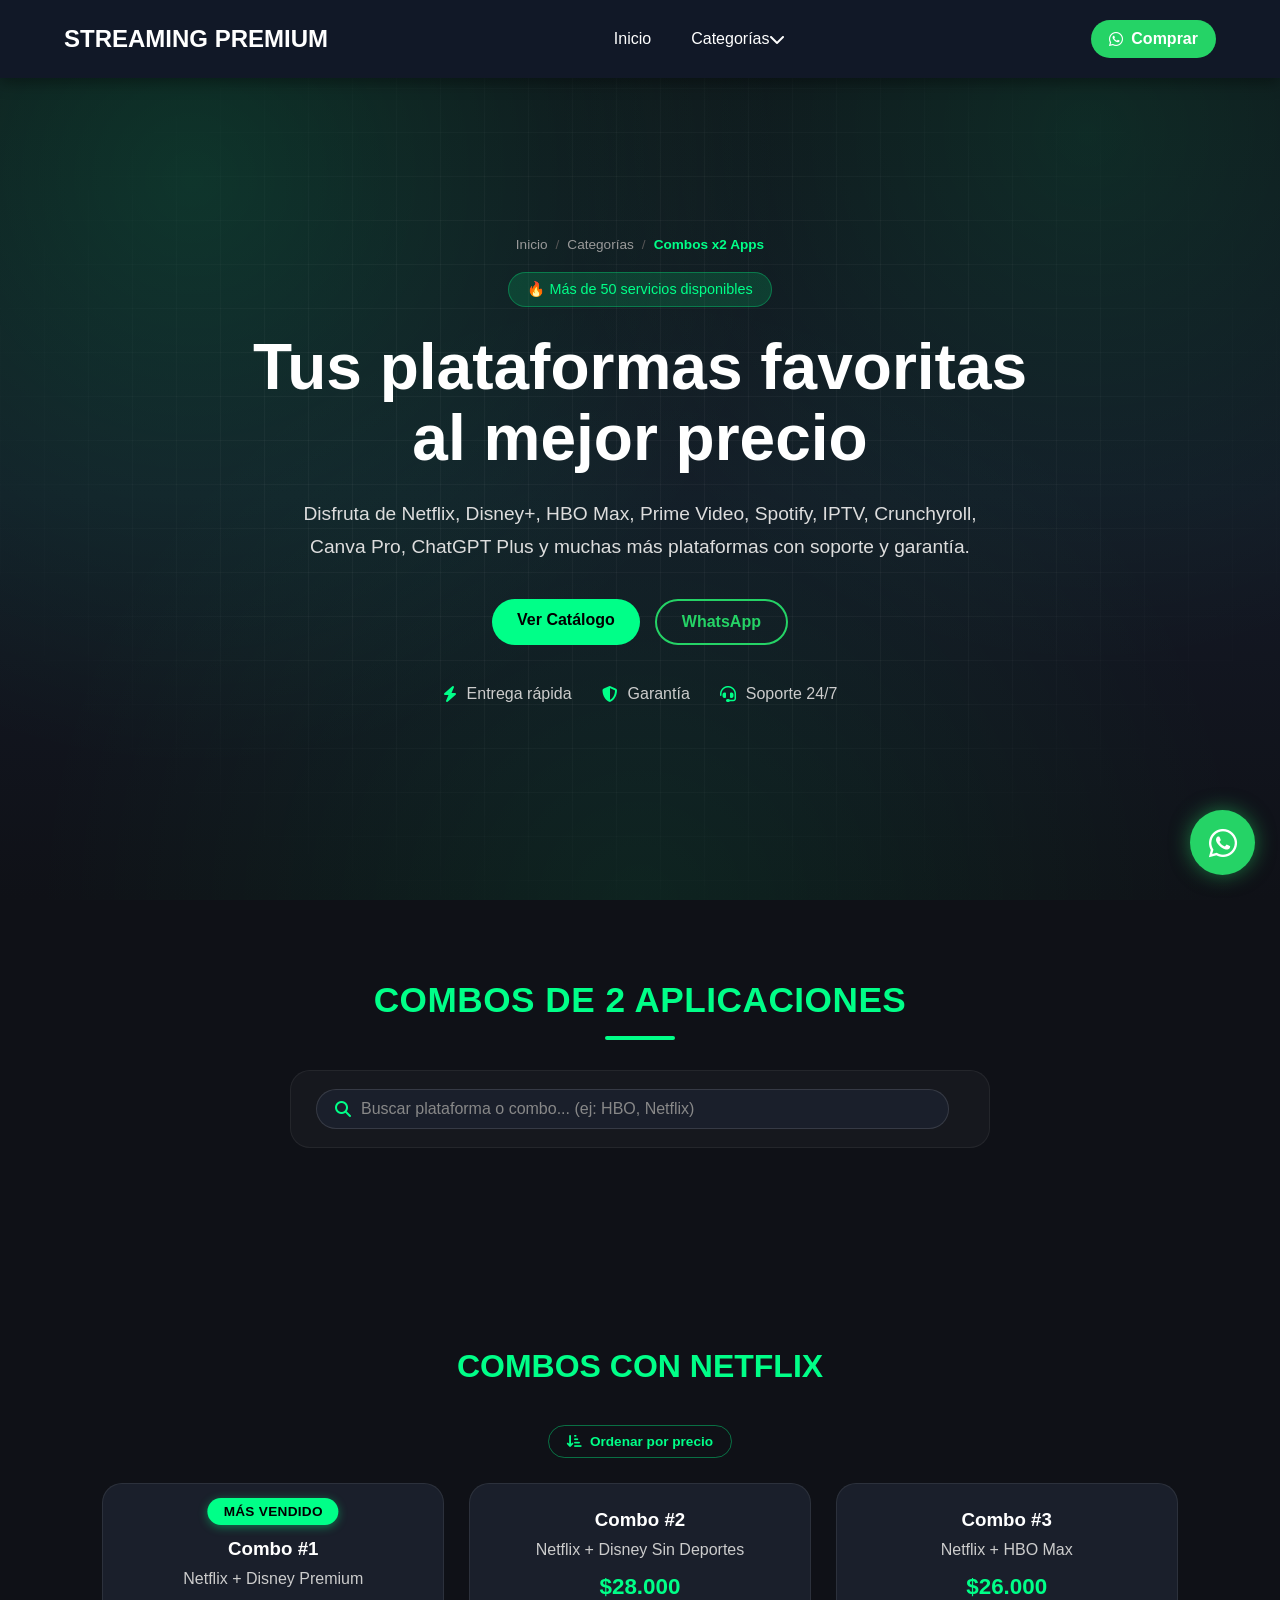
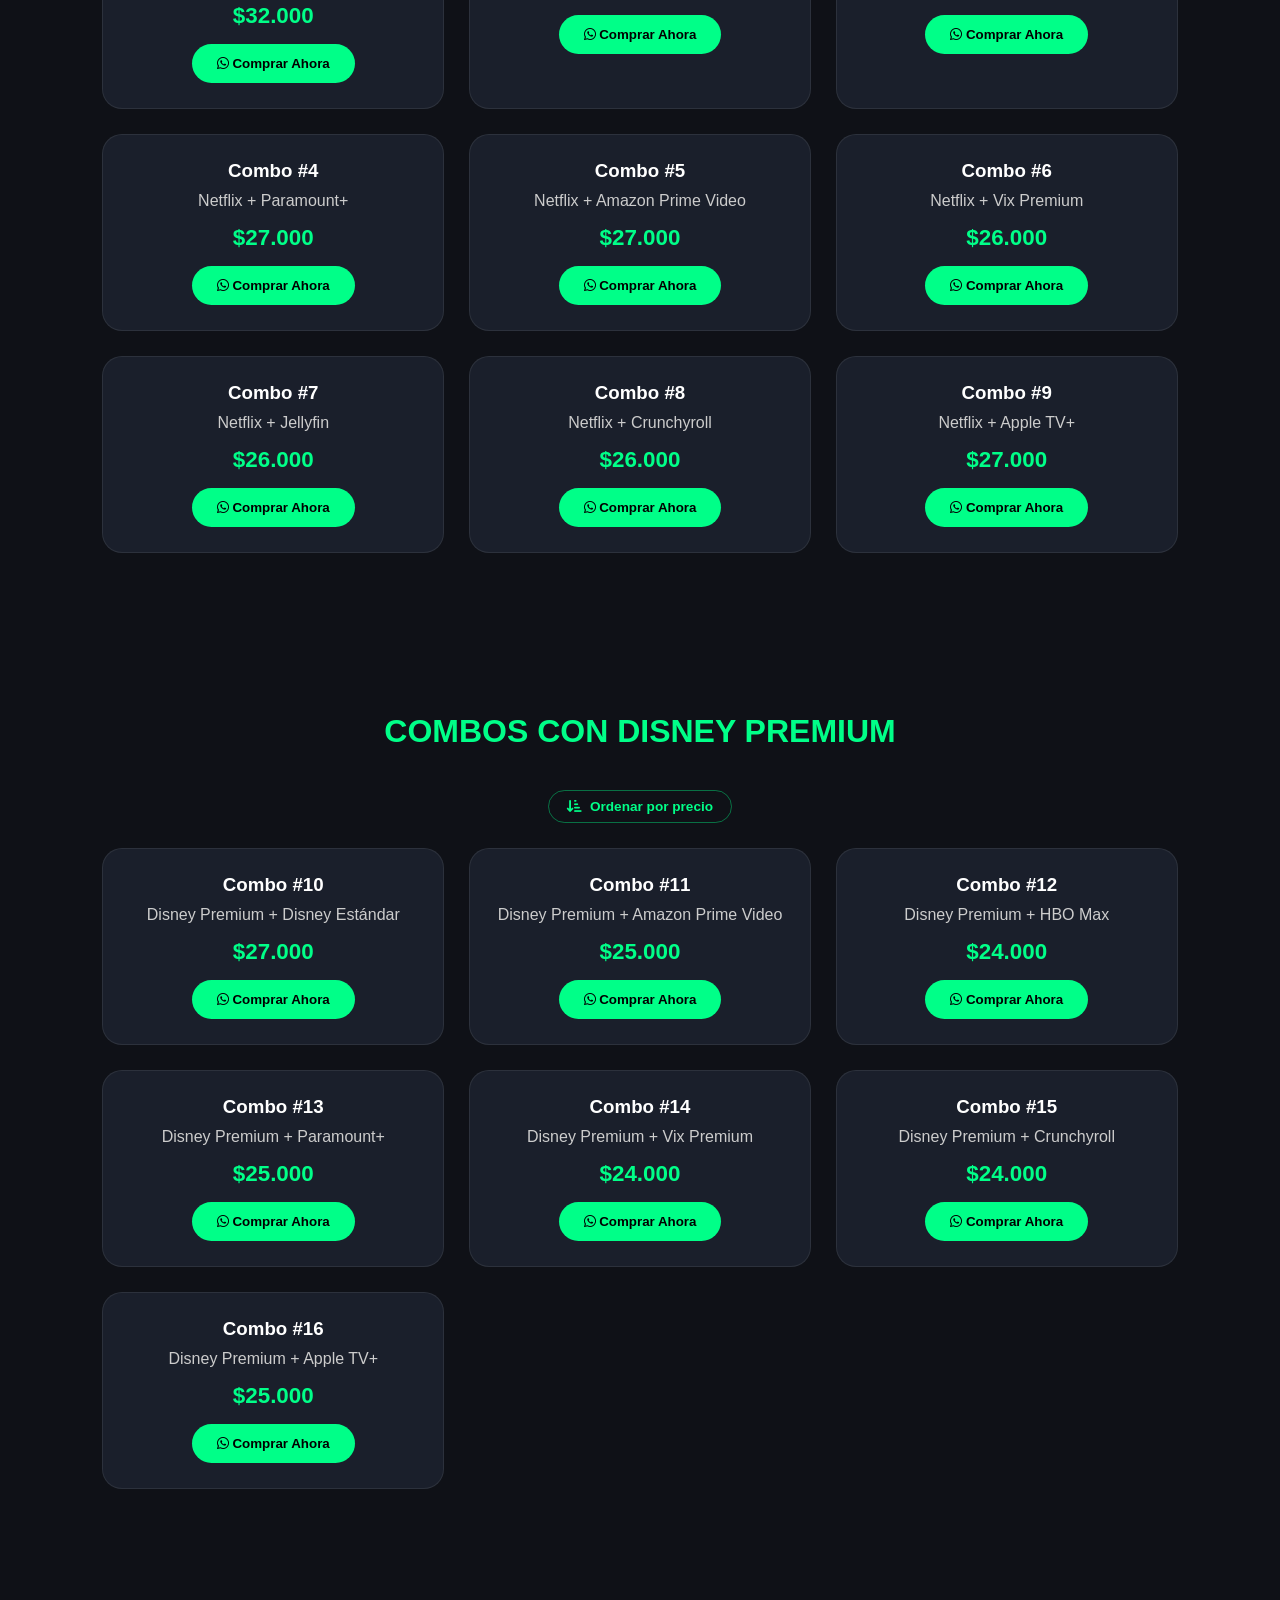
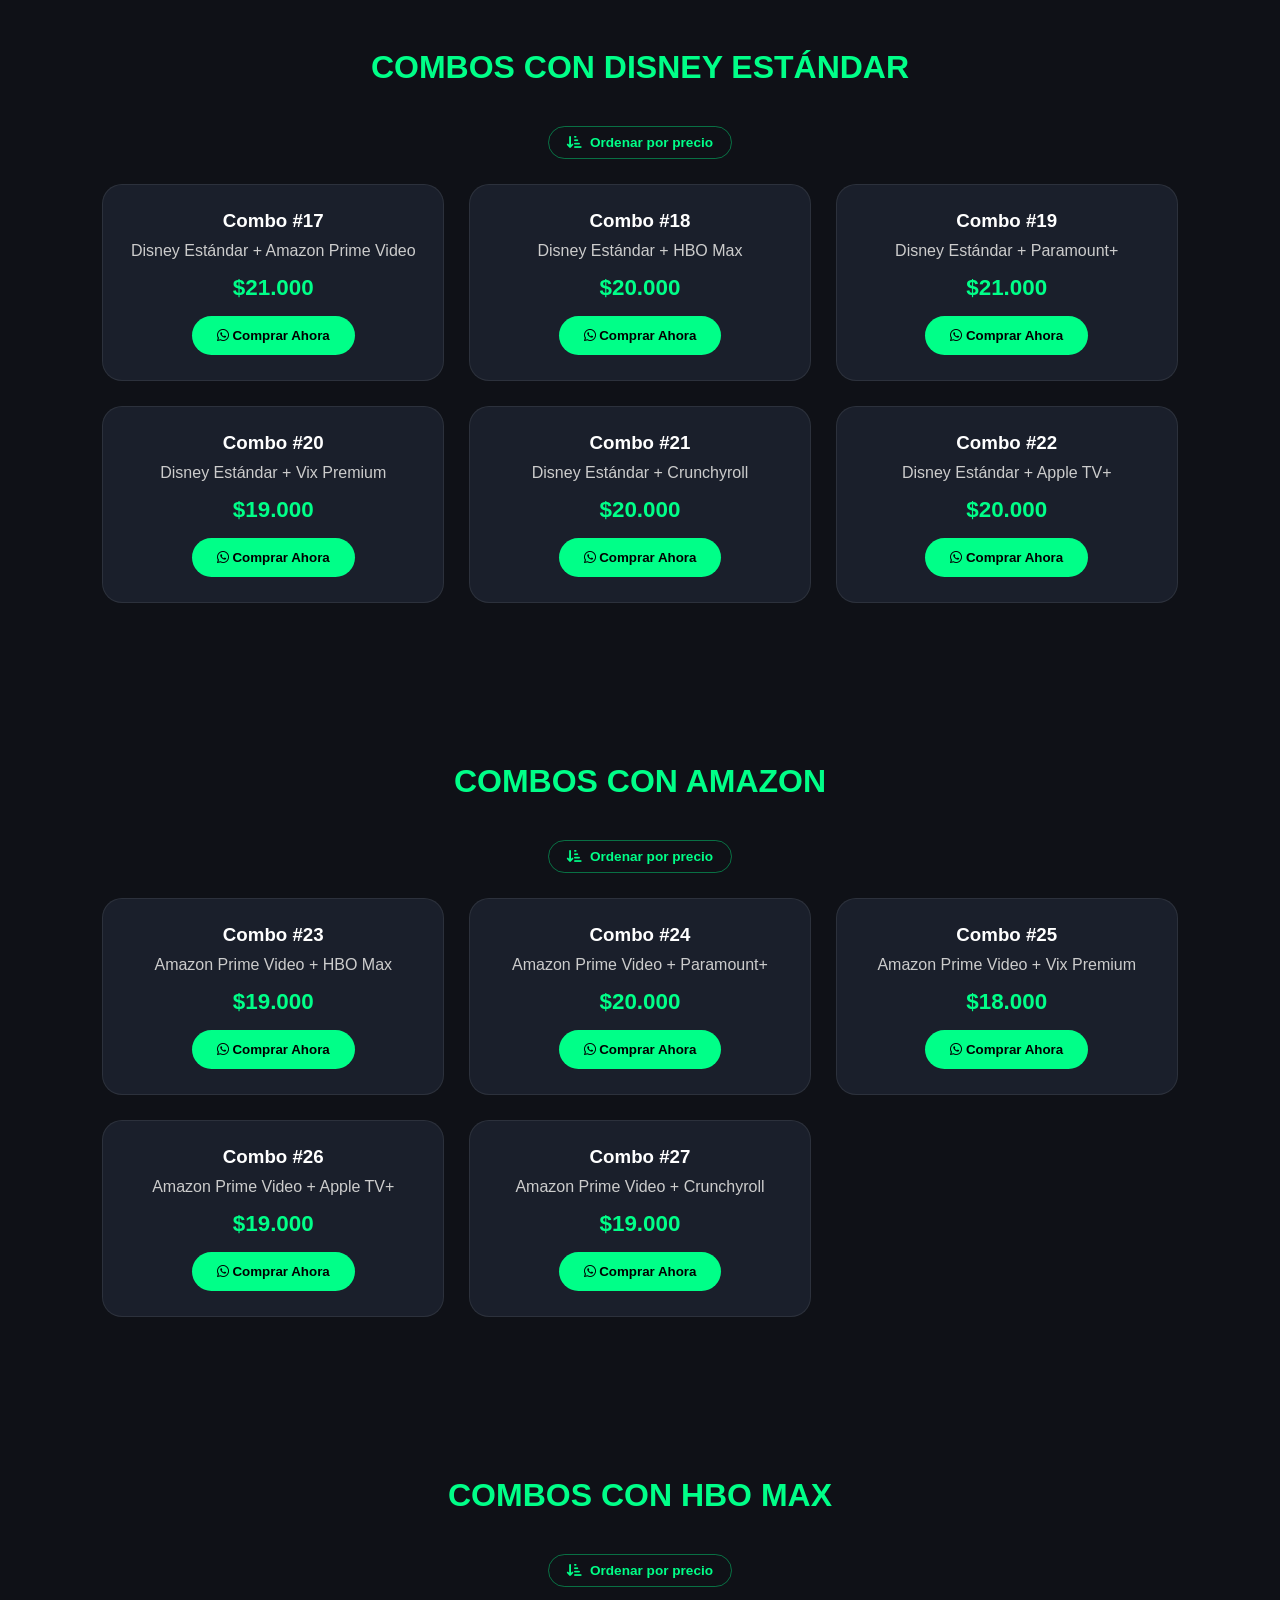
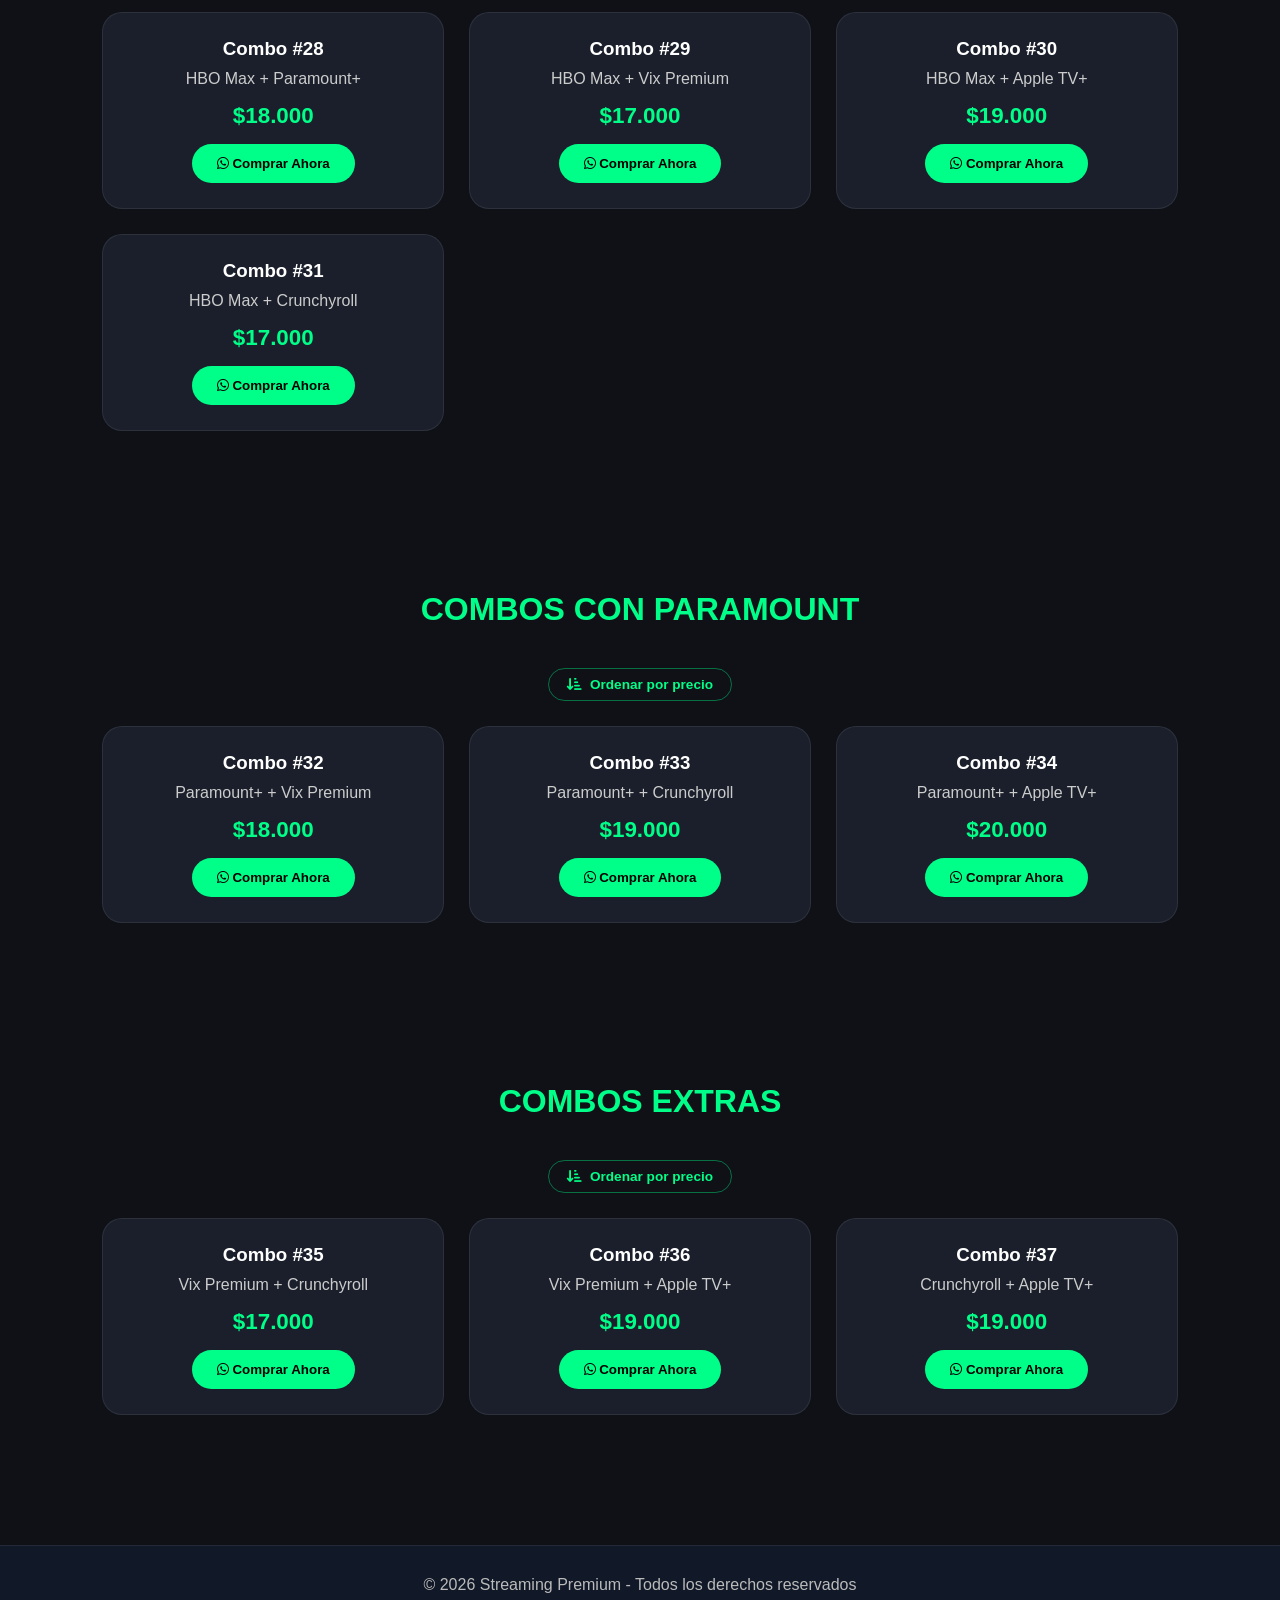
==== commit 6551694d: "cambios" ====
--- a/combos-x2.html
+++ b/combos-x2.html
@@ -165,13 +165,20 @@
 
     <!-- COMBOS CON NETFLIX -->
 
+    <!-- COMBOS DE 2 APLICACIONES -->
+
     <section class="planes" id="catalogo">
+      <h1>COMBOS DE 2 APLICACIONES</h1>
+    </section>
+
+    <section class="planes">
 
         <h2>COMBOS CON NETFLIX</h2>
 
         <div class="cards">
 
-            <div class="card">
+            <div class="card card-destacada">
+                <span class="mas-vendido">Más vendido</span>
                 <h3>Combo #1</h3>
                 <p>Netflix + Disney Premium</p>
                 <span>$32.000</span>
--- a/style.css
+++ b/style.css
@@ -54,6 +54,7 @@
 nav ul {
   list-style: none;
   display: flex;
+  align-items: center;
   gap: 20px;
   flex-wrap: wrap;
 }
@@ -179,23 +180,68 @@
 ========================= */
 
 .hero {
+  position: relative;
   min-height: 100vh;
   display: flex;
   justify-content: center;
   align-items: center;
   text-align: center;
   padding: 90px 20px 50px;
+  overflow: hidden;
 
   background:
-    linear-gradient(rgba(0, 0, 0, 0.75), rgba(0, 0, 0, 0.75)),
-    url("https://images.unsplash.com/photo-1522869635100-9f4c5e86aa37?auto=format&fit=crop&w=1600&q=80");
-
-  background-size: cover;
-  background-position: center;
+    radial-gradient(circle at 15% 20%, rgba(0, 255, 136, 0.14), transparent 45%),
+    radial-gradient(circle at 85% 15%, rgba(0, 255, 136, 0.1), transparent 40%),
+    radial-gradient(circle at 50% 100%, rgba(0, 255, 136, 0.08), transparent 55%),
+    linear-gradient(180deg, #0f1117 0%, #141926 55%, #0f1117 100%);
+}
+
+.hero::before {
+  content: "";
+  position: absolute;
+  inset: 0;
+  background-image:
+    linear-gradient(rgba(255, 255, 255, 0.035) 1px, transparent 1px),
+    linear-gradient(90deg, rgba(255, 255, 255, 0.035) 1px, transparent 1px);
+  background-size: 44px 44px;
+  mask-image: radial-gradient(ellipse at center, #000 40%, transparent 80%);
+  pointer-events: none;
 }
 
 .hero-content {
+  position: relative;
+  z-index: 1;
   max-width: 800px;
+}
+
+.breadcrumb {
+  display: flex;
+  justify-content: center;
+  align-items: center;
+  gap: 8px;
+  flex-wrap: wrap;
+  margin-bottom: 20px;
+  font-size: 0.85rem;
+  color: #999;
+}
+
+.breadcrumb a {
+  color: #999;
+  text-decoration: none;
+  transition: 0.3s;
+}
+
+.breadcrumb a:hover {
+  color: #00ff88;
+}
+
+.breadcrumb span {
+  color: #555;
+}
+
+.breadcrumb-actual {
+  color: #00ff88 !important;
+  font-weight: 600;
 }
 
 .hero-badge {
@@ -245,6 +291,7 @@
 .btn-whatsapp:hover {
   background: #25d366;
   color: #fff;
+  box-shadow: 0 0 20px rgba(37, 211, 102, 0.6);
 }
 
 .hero-info {
@@ -316,6 +363,7 @@
 button:hover {
   background: #00d974;
   transform: translateY(-3px);
+  box-shadow: 0 0 20px rgba(0, 255, 136, 0.5);
 }
 
 /* =========================
@@ -331,6 +379,37 @@
   margin-bottom: 40px;
   font-size: 2rem;
   color: #00ff88;
+}
+
+/* Título principal de página (antes h2, ahora h1 para SEO/orientación) */
+section.planes h1,
+section.categorias h1 {
+  position: relative;
+  text-align: center;
+  margin-bottom: 25px;
+  padding-bottom: 20px;
+  font-size: 2.2rem;
+  color: #00ff88;
+  letter-spacing: 0.5px;
+  font-weight: 800;
+}
+
+section.planes h1::after,
+section.categorias h1::after {
+  content: "";
+  position: absolute;
+  bottom: 0;
+  left: 50%;
+  transform: translateX(-50%);
+  width: 70px;
+  height: 4px;
+  border-radius: 4px;
+  background: #00ff88;
+}
+
+/* Secciones "banner" que solo contienen el título (sin tarjetas) */
+section.planes:has(> h1:only-child) {
+  padding-bottom: 0;
 }
 
 /* =========================
@@ -383,16 +462,27 @@
   border: 2px solid #00ff88;
 }
 
-.mas-vendido {
+/* Reserva espacio arriba para que la insignia no tape el título,
+   sin importar si el nombre del producto ocupa 1 o 2 líneas */
+.card.card-destacada {
+  padding-top: 54px;
+}
+
+.card .mas-vendido {
   position: absolute;
-  top: 15px;
-  right: 15px;
+  top: 14px;
+  left: 50%;
+  transform: translateX(-50%);
   background: #00ff88;
   color: #000;
-  padding: 5px 10px;
+  padding: 6px 16px;
   border-radius: 20px;
-  font-size: 0.75rem;
-  font-weight: bold;
+  font-size: 0.85rem;
+  font-weight: 800;
+  letter-spacing: 0.3px;
+  white-space: nowrap;
+  text-transform: uppercase;
+  box-shadow: 0 2px 10px rgba(0, 255, 136, 0.4);
 }
 
 /* =========================
@@ -473,21 +563,59 @@
    TESTIMONIOS
 ========================= */
 
+.testimonios {
+  text-align: center;
+}
+
+.testimonios h2 {
+  font-size: 2.2rem;
+  margin-bottom: 15px;
+}
+
+.testimonios-subtitulo {
+  max-width: 700px;
+  margin: 0 auto 50px;
+  color: #bdbdbd;
+}
+
 .reviews {
   display: grid;
   grid-template-columns: repeat(auto-fit, minmax(250px, 1fr));
   gap: 25px;
+  text-align: left;
 }
 
 .review {
   background: #1a1f2b;
   padding: 25px;
   border-radius: 15px;
+  border: 1px solid rgba(255, 255, 255, 0.08);
+  transition: 0.3s;
+}
+
+.review:hover {
+  transform: translateY(-6px);
+  border-color: rgba(0, 255, 136, 0.4);
+}
+
+.review-stars {
+  color: #ffc107;
+  font-size: 0.9rem;
+  letter-spacing: 2px;
 }
 
 .review p {
-  margin-top: 10px;
+  margin-top: 12px;
   color: #ddd;
+  line-height: 1.6;
+}
+
+.review-autor {
+  display: block;
+  margin-top: 15px;
+  color: #00ff88;
+  font-weight: 600;
+  font-size: 0.9rem;
 }
 
 /* =========================
@@ -584,10 +712,24 @@
   box-shadow: 0 0 20px rgba(37, 211, 102, 0.5);
   z-index: 999;
   transition: 0.3s;
+  animation: pulso-whatsapp 2.5s infinite;
+}
+
+@keyframes pulso-whatsapp {
+  0% {
+    box-shadow: 0 0 0 0 rgba(37, 211, 102, 0.6);
+  }
+  70% {
+    box-shadow: 0 0 0 14px rgba(37, 211, 102, 0);
+  }
+  100% {
+    box-shadow: 0 0 0 0 rgba(37, 211, 102, 0);
+  }
 }
 
 .whatsapp:hover {
   transform: scale(1.1);
+  animation-play-state: paused;
 }
 
 /* =========================
@@ -810,6 +952,11 @@
     font-size: 1.7rem;
   }
 
+  section.planes h1,
+  section.categorias h1 {
+    font-size: 1.7rem;
+  }
+
   .beneficio {
     padding: 20px;
   }
@@ -822,3 +969,180 @@
     font-size: 28px;
   }
 }
+
+/* =========================
+   MEJORAS UX — MENÚ ACTIVO (clase en vez de inline)
+========================= */
+
+.nav-activo {
+  color: #00ff88 !important;
+  font-weight: bold;
+}
+
+/* =========================
+   MEJORAS UX — INSIGNIA "PRÓXIMAMENTE" (Combos x6)
+========================= */
+
+.badge-proximamente {
+  display: inline-block;
+  margin-left: 8px;
+  padding: 2px 8px;
+  font-size: 0.65rem;
+  font-weight: 700;
+  letter-spacing: 0.5px;
+  text-transform: uppercase;
+  color: #0f1117;
+  background: #ffc107;
+  border-radius: 20px;
+  vertical-align: middle;
+}
+
+/* =========================
+   MEJORAS UX — BARRA DE BÚSQUEDA DEL CATÁLOGO
+========================= */
+
+.catalogo-toolbar {
+  display: flex;
+  flex-wrap: wrap;
+  align-items: center;
+  justify-content: center;
+  gap: 15px;
+  max-width: 700px;
+  margin: 30px auto 40px;
+  padding: 18px 25px;
+  background: rgba(255, 255, 255, 0.03);
+  border: 1px solid rgba(255, 255, 255, 0.06);
+  border-radius: 20px;
+}
+
+.catalogo-buscador {
+  display: flex;
+  align-items: center;
+  gap: 10px;
+  flex: 1;
+  min-width: 240px;
+  background: #1a1f2b;
+  border: 1px solid rgba(255, 255, 255, 0.12);
+  border-radius: 30px;
+  padding: 10px 18px;
+  transition: 0.3s;
+}
+
+.catalogo-buscador:focus-within {
+  border-color: #00ff88;
+  box-shadow: 0 0 0 3px rgba(0, 255, 136, 0.15);
+}
+
+.catalogo-buscador i {
+  color: #00ff88;
+}
+
+.catalogo-buscador input {
+  flex: 1;
+  background: transparent;
+  border: none;
+  outline: none;
+  color: #fff;
+  font-size: 1rem;
+}
+
+.catalogo-buscador input::placeholder {
+  color: #888;
+}
+
+.catalogo-resultados {
+  font-size: 0.85rem;
+  color: #00ff88;
+  white-space: nowrap;
+}
+
+.card-oculta {
+  display: none !important;
+}
+
+.grupo-oculto {
+  display: none !important;
+}
+
+.planes mark {
+  background: #00ff88;
+  color: #000;
+  padding: 0 2px;
+  border-radius: 3px;
+}
+
+/* =========================
+   MEJORAS UX — ORDENAR POR PRECIO
+========================= */
+
+.btn-ordenar {
+  display: flex;
+  align-items: center;
+  gap: 8px;
+  margin: 0 auto 25px;
+  padding: 8px 18px;
+  font-size: 0.85rem;
+  background: transparent;
+  color: #00ff88;
+  border: 1px solid rgba(0, 255, 136, 0.4);
+  border-radius: 30px;
+}
+
+.btn-ordenar:hover {
+  background: rgba(0, 255, 136, 0.1);
+  color: #00ff88;
+  transform: none;
+  box-shadow: none;
+}
+
+/* =========================
+   MEJORAS UX — FEEDBACK AL COMPRAR
+========================= */
+
+.btn-comprar.btn-enviando,
+.card button.btn-enviando {
+  background: #1ebe5d;
+  color: #fff;
+  cursor: default;
+  opacity: 0.9;
+}
+
+.toast-aviso {
+  position: fixed;
+  left: 50%;
+  bottom: 100px;
+  transform: translate(-50%, 20px);
+  background: #1a1f2b;
+  color: #fff;
+  padding: 12px 22px;
+  border-radius: 30px;
+  border: 1px solid rgba(0, 255, 136, 0.4);
+  font-size: 0.9rem;
+  opacity: 0;
+  pointer-events: none;
+  transition: 0.3s ease;
+  z-index: 1200;
+  box-shadow: 0 10px 25px rgba(0, 0, 0, 0.4);
+}
+
+.toast-visible {
+  opacity: 1;
+  transform: translate(-50%, 0);
+}
+
+/* =========================
+   MEJORAS UX — RESPONSIVE (toolbar catálogo)
+========================= */
+
+@media (max-width: 768px) {
+  .catalogo-toolbar {
+    padding: 15px 5%;
+    margin: 20px auto 30px;
+  }
+
+  .toast-aviso {
+    bottom: 95px;
+    width: 90%;
+    text-align: center;
+  }
+}
